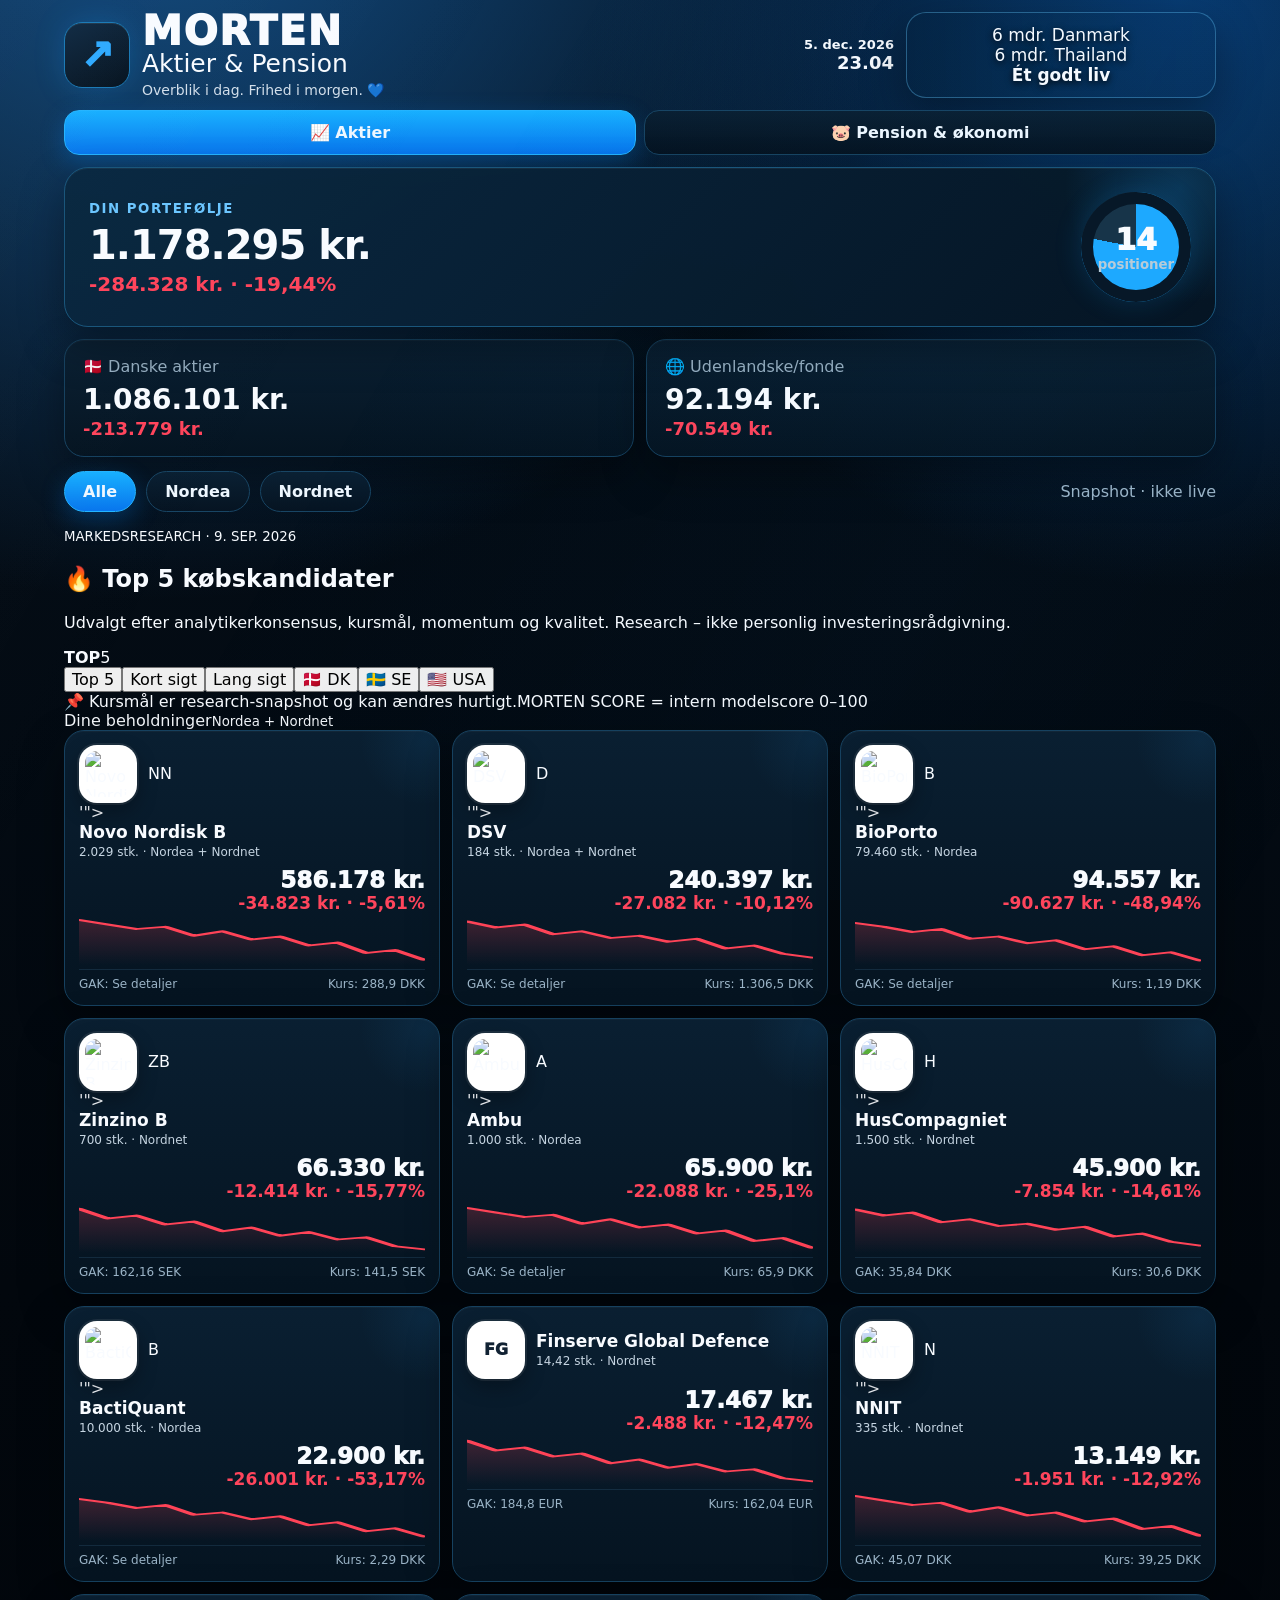
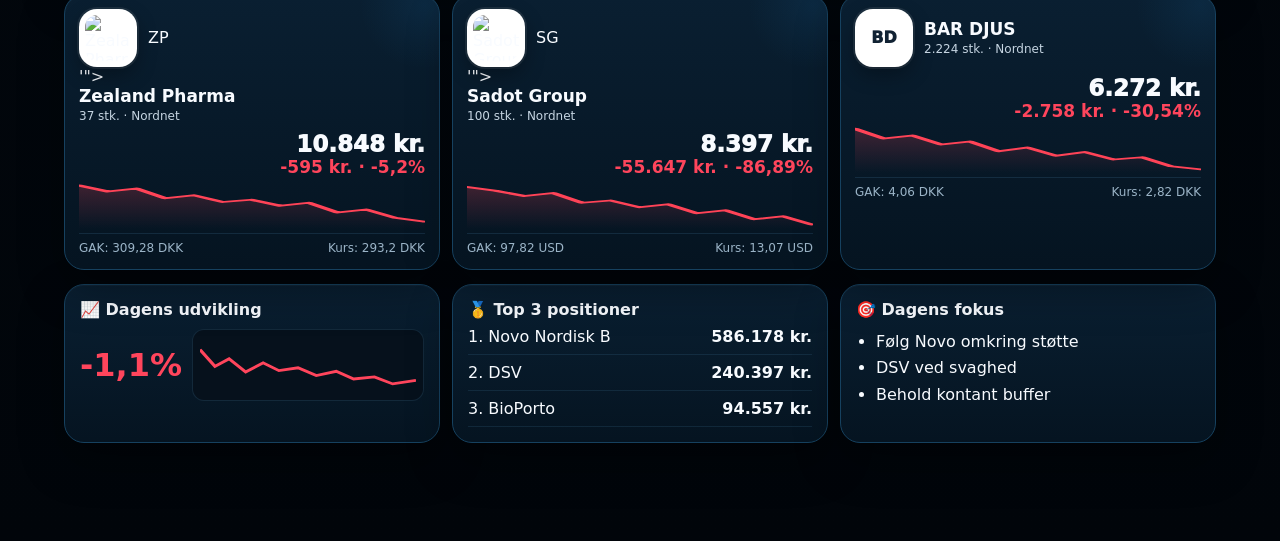
==== index.html @ 575a7f4f "Add premium Top 5 stock ideas section" ====
<!doctype html><html lang="da"><head><meta charset="utf-8"><meta name="viewport" content="width=device-width,initial-scale=1,viewport-fit=cover"><meta name="theme-color" content="#03111d"><title>MORTEN – Aktier & Pension</title><link rel="manifest" href="manifest.webmanifest"><link rel="stylesheet" href="styles.css"></head><body><div id="app"><header class="top"><div class="brand"><div class="brandmark">↗</div><div><div class="morten">MORTEN</div><div class="subtitle">Aktier & Pension</div><div class="tagline">Overblik i dag. Frihed i morgen. 💙</div></div></div><div class="topright"><div class="clock"><b id="today"></b><span id="now"></span></div><div class="dream"><span>6 mdr. Danmark</span><span>6 mdr. Thailand</span><b>Ét godt liv</b></div></div></header><nav class="topnav"><button class="active" data-page="stocks">📈 Aktier</button><button data-page="pension">🐷 Pension & økonomi</button></nav><main><section id="stocks" class="page active"><div class="heroCard"><div><small>DIN PORTEFØLJE</small><h1 id="total"></h1><div id="pl" class="heroLoss"></div></div><div class="ring"><span>14</span><small>positioner</small></div></div><div class="cards summary"><article><span>🇩🇰 Danske aktier</span><strong id="danish"></strong><em id="danishpl"></em></article><article><span>🌐 Udenlandske/fonde</span><strong id="foreign"></strong><em id="foreignpl"></em></article></div><div class="toolbar"><div class="filters"><button class="filter active" data-filter="all">Alle</button><button class="filter" data-filter="Nordea">Nordea</button><button class="filter" data-filter="Nordnet">Nordnet</button></div><span class="snapshot">Snapshot · ikke live</span></div><section class="ideas"><div class="ideasHead"><div><small>MARKEDSRESEARCH · 9. SEP. 2026</small><h2>🔥 Top 5 købskandidater</h2><p>Udvalgt efter analytikerkonsensus, kursmål, momentum og kvalitet. Research – ikke personlig investeringsrådgivning.</p></div><div class="scoreBadge"><b>TOP</b><span>5</span></div></div><div class="ideaFilters"><button class="ideaFilter active" data-idea="top">Top 5</button><button class="ideaFilter" data-idea="short">Kort sigt</button><button class="ideaFilter" data-idea="long">Lang sigt</button><button class="ideaFilter" data-idea="DK">🇩🇰 DK</button><button class="ideaFilter" data-idea="SE">🇸🇪 SE</button><button class="ideaFilter" data-idea="US">🇺🇸 USA</button></div><div id="buyList" class="buyList"></div><div class="ideaFoot"><span>📌 Kursmål er research-snapshot og kan ændres hurtigt.</span><span>MORTEN SCORE = intern modelscore 0–100</span></div></section><div class="sectionLabel"><span>Dine beholdninger</span><small>Nordea + Nordnet</small></div><div id="rows" class="stockgrid"></div><div class="bottom"><article><div class="paneltitle">📈 Dagens udvikling</div><div class="marketbox"><b>-1,1%</b><div class="mini-chart"><svg viewBox="0 0 260 80" preserveAspectRatio="none"><polyline points="0,18 18,42 35,31 55,50 76,37 95,48 118,44 140,55 164,49 185,60 210,57 232,67 260,62" fill="none" stroke="#ff455c" stroke-width="4"/></svg></div></div></article><article><div class="paneltitle">🥇 Top 3 positioner</div><div id="top3"></div></article><article><div class="paneltitle">🎯 Dagens fokus</div><ul><li>Følg Novo omkring støtte</li><li>DSV ved svaghed</li><li>Behold kontant buffer</li></ul></article></div></section><section id="pension" class="page"><div class="pensionHero"><div><small>DIN FRIHEDSPLAN</small><h1>Hvornår kan du stoppe?</h1><p>Simulér selv alder, afkast, indbetaling og hvor længe pengene skal række.</p></div><div class="pensionBadge">🌴</div></div><div class="cards pensionSummary"><article><span>Pensionsopsparing</span><strong id="pensionNow">4.300.000 kr.</strong></article><article><span>Friværdi</span><strong>1.000.000 kr.</strong></article><article><span>Samlet formue</span><strong>5.300.000 kr.</strong></article></div><article class="simulator"><div class="simHead"><div><div class="paneltitle">🎛️ Pensionssimulator</div><h2>Prøv dine egne scenarier</h2></div><button id="resetSim">Nulstil</button></div><div class="controls"><label><span>Pensionsalder <b id="retireAgeOut">63 år</b></span><input id="retireAge" type="range" min="58" max="70" value="63"></label><label><span>Årligt afkast <b id="returnOut">5,0%</b></span><input id="returnRate" type="range" min="1" max="9" step="0.5" value="5"></label><label><span>Årlig indbetaling <b id="contribOut">48.000 kr.</b></span><input id="contrib" type="range" min="0" max="150000" step="6000" value="48000"></label><label><span>Pengene skal række til <b id="endAgeOut">85 år</b></span><input id="endAge" type="range" min="75" max="95" value="85"></label><label><span>Inflation <b id="inflationOut">2,0%</b></span><input id="inflation" type="range" min="0" max="5" step="0.5" value="2"></label></div><div class="simResults"><div><small>Forventet formue ved pension</small><strong id="futureValue"></strong></div><div class="highlight"><small>Illustrativ udbetaling pr. måned</small><strong id="monthlyValue"></strong></div><div><small>År på pension</small><strong id="retireYears"></strong></div></div></article><article class="big chartcard"><div class="charthead"><div><div class="paneltitle">📊 Udvikling frem mod pension</div><h2 id="chartTitle">Fra 52 til 63 år</h2></div><div class="legend"><i></i> Prognose</div></div><div class="chartwrap"><svg id="pensionChart" viewBox="0 0 800 330" preserveAspectRatio="none"></svg></div><div class="chartlabels"><span>Nu</span><span id="midAge"></span><span id="endChartAge"></span></div></article><article class="thailand"><div><h2>🇩🇰 Danmark + 🇹🇭 Thailand</h2><p>6 måneder hvert sted – ét godt liv.</p></div><div class="split"><div><span>Danmark</span><b>6 mdr.</b></div><div><span>Thailand</span><b>6 mdr.</b></div></div></article><p class="note">Beregningerne er illustrative og tager ikke højde for skat, konkrete pensionsprodukter, gebyrer eller folkepension.</p></section></main><nav class="bottomnav"><button class="active" data-page="stocks">⌂<span>Aktier</span></button><button data-page="pension">🐷<span>Pension & økonomi</span></button></nav></div><script src="app.js"></script></body></html>
---- styles.css ----
:root{--bg:#020912;--panel:#07192a;--panel2:#0a2033;--line:#17415e;--txt:#f8fbff;--muted:#9bb4c7;--blue:#16a4ff;--blue2:#0b6be8;--red:#ff455c;--green:#36d38b;--shadow:0 18px 44px rgba(0,0,0,.34)}*{box-sizing:border-box}html{background:var(--bg)}body{margin:0;color:var(--txt);font-family:Inter,ui-sans-serif,system-ui,-apple-system,BlinkMacSystemFont,"Segoe UI",sans-serif;background:radial-gradient(circle at 12% -8%,#13508a 0,transparent 30%),radial-gradient(circle at 92% 0,#083a70 0,transparent 24%),linear-gradient(180deg,#05101b,#02070d 60%,#01050a);min-height:100vh}body:before{content:"";position:fixed;inset:0;pointer-events:none;background:linear-gradient(120deg,rgba(255,255,255,.02),transparent 30%,rgba(34,160,255,.025) 70%,transparent)}button,input{font:inherit}#app{max-width:1180px;margin:auto;padding:12px 14px 98px}.top{display:flex;justify-content:space-between;align-items:stretch;gap:18px}.brand{display:flex;align-items:center;gap:12px}.brandmark{width:66px;height:66px;border-radius:18px;display:grid;place-items:center;font-weight:950;font-size:40px;color:#2eaaff;background:linear-gradient(155deg,#102a43,#06131f);border:1px solid #1a79b5;box-shadow:0 0 30px rgba(22,164,255,.22),inset 0 1px 0 rgba(255,255,255,.08)}.morten{font-weight:950;font-size:40px;letter-spacing:1.6px;line-height:.95}.subtitle{font-size:25px;line-height:1.08}.tagline{color:#d2dfeb;margin-top:5px;font-size:14px}.topright{display:flex;gap:12px;align-items:stretch}.clock{min-width:110px;display:flex;flex-direction:column;align-items:flex-end;justify-content:center}.clock b{font-size:13px}.clock span{font-size:18px;font-weight:800}.dream{min-width:310px;display:flex;flex-direction:column;align-items:center;justify-content:center;border-radius:20px;background:linear-gradient(90deg,rgba(0,25,45,.18),rgba(0,40,70,.1)),url('https://images.unsplash.com/photo-1507525428034-b723cf961d3e?auto=format&fit=crop&w=1200&q=86') center/cover;border:1px solid rgba(104,203,255,.35);text-shadow:0 2px 7px #000;font-size:17px;box-shadow:var(--shadow)}.topnav{display:flex;gap:8px;margin-top:12px}.topnav button,.filter{border:1px solid #184564;background:linear-gradient(180deg,#0a2033,#061422);color:#eef7ff;border-radius:15px;padding:12px 20px;font-weight:800}.topnav button{flex:1}.topnav .active,.filter.active{background:linear-gradient(180deg,#18b0ff,#0876ed);border-color:#24b4ff;box-shadow:0 8px 24px rgba(0,136,255,.28)}.page{display:none}.page.active{display:block;animation:fade .22s ease}@keyframes fade{from{opacity:0;transform:translateY(5px)}to{opacity:1;transform:none}}.heroCard,.pensionHero{margin-top:12px;padding:24px;border-radius:24px;border:1px solid #1a567b;background:linear-gradient(135deg,rgba(10,41,66,.98),rgba(5,21,35,.98));box-shadow:var(--shadow),inset 0 1px 0 rgba(255,255,255,.05);display:flex;justify-content:space-between;align-items:center;overflow:hidden;position:relative}.heroCard:after,.pensionHero:after{content:"";position:absolute;width:240px;height:240px;border-radius:50%;right:-85px;top:-100px;background:radial-gradient(circle,rgba(30,165,255,.22),transparent 68%)}.heroCard small,.pensionHero small{color:#6cc6ff;font-weight:900;letter-spacing:1.5px}.heroCard h1,.pensionHero h1{margin:5px 0 4px;font-size:40px;letter-spacing:-1px}.heroLoss{color:var(--red);font-size:20px;font-weight:900}.ring{width:110px;height:110px;border-radius:50%;display:grid;place-items:center;align-content:center;background:conic-gradient(#1da9ff 0 78%,#173449 78%);box-shadow:inset 0 0 0 12px #071828,0 0 28px rgba(20,160,255,.18);position:relative;z-index:2}.ring span{font-size:30px;font-weight:950}.ring small{color:#b7cbd9;letter-spacing:0}.cards{display:grid;grid-template-columns:repeat(2,1fr);gap:12px;margin-top:12px}.pensionSummary{grid-template-columns:repeat(3,1fr)}.cards article,.stockcard,.bottom article,.big,.thailand,.simulator{background:linear-gradient(180deg,rgba(10,32,51,.97),rgba(5,20,33,.99));border:1px solid #16415f;border-radius:20px;box-shadow:inset 0 1px 0 rgba(255,255,255,.03),var(--shadow)}.cards article{padding:17px 18px}.cards span,.stockmeta,.cards small,.snapshot,.note,.chartlabels,.legend{color:var(--muted)}.cards strong{display:block;font-size:28px;margin:7px 0 2px}.cards em{font-style:normal;color:var(--red);font-weight:900;font-size:18px}.toolbar{display:flex;justify-content:space-between;align-items:center;margin:14px 0}.filters{display:flex;gap:10px}.filter{border-radius:999px;padding:10px 18px}.stockgrid{display:grid;grid-template-columns:repeat(3,1fr);gap:12px}.stockcard{padding:14px;min-height:208px;overflow:hidden;position:relative}.stockcard:after{content:"";position:absolute;right:-50px;top:-55px;width:130px;height:130px;border-radius:50%;background:radial-gradient(circle,rgba(40,164,255,.08),transparent 70%)}.stockhead{display:flex;gap:11px;align-items:center;position:relative;z-index:1}.logo{width:58px;height:58px;border-radius:18px;object-fit:contain;padding:6px;background:#fff;box-shadow:0 0 0 2px rgba(255,255,255,.08),0 8px 20px rgba(0,0,0,.3)}.name{font-weight:900;font-size:17px}.sub{font-size:12px;color:#c6d5e2;margin-top:3px}.stockvalue{font-size:23px;font-weight:950;text-align:right;margin-top:8px}.loss,.gain{text-align:right;font-size:17px;font-weight:900}.loss{color:var(--red)}.gain{color:var(--green)}.spark{height:48px;margin:4px 0}.spark svg{width:100%;height:100%}.stockmeta{display:flex;justify-content:space-between;font-size:12px;border-top:1px solid rgba(79,141,184,.18);padding-top:7px}.bottom{display:grid;grid-template-columns:repeat(3,1fr);gap:12px;margin-top:14px}.bottom article{padding:15px}.paneltitle{font-weight:900}.marketbox{display:grid;grid-template-columns:auto 1fr;gap:10px;align-items:center;margin-top:10px}.marketbox>b{font-size:32px;color:var(--red)}.mini-chart{height:72px;background:#06111c;border:1px solid rgba(73,137,179,.2);padding:7px;border-radius:12px}.mini-chart svg{width:100%;height:100%}.topline{display:flex;justify-content:space-between;padding:8px 0;border-bottom:1px solid rgba(83,145,185,.15)}ul{margin:10px 0 0;padding-left:20px;line-height:1.65}.pensionHero p{margin:6px 0 0;color:#c6d8e5}.pensionBadge{font-size:54px;position:relative;z-index:2}.simulator,.big,.thailand{padding:20px;margin-top:14px}.simHead,.charthead,.thailand{display:flex;justify-content:space-between;align-items:center;gap:12px}.simHead h2,.charthead h2{margin:5px 0 0}.simHead button{border:1px solid #245675;background:#081b2c;color:#dcecf7;border-radius:999px;padding:8px 14px}.controls{display:grid;grid-template-columns:1fr 1fr;gap:14px 18px;margin-top:18px}.controls label{background:#061522;border:1px solid #173f5a;border-radius:16px;padding:12px}.controls label>span{display:flex;justify-content:space-between;gap:10px;font-size:13px;color:#c7d8e5;margin-bottom:10px}.controls b{color:#fff}.controls input{width:100%;accent-color:#16a4ff}.simResults{display:grid;grid-template-columns:repeat(3,1fr);gap:12px;margin-top:16px}.simResults>div{padding:16px;border-radius:16px;border:1px solid #17415e;background:#061624}.simResults small{color:#9bb4c7;display:block;min-height:32px}.simResults strong{display:block;font-size:24px;margin-top:5px}.simResults .highlight{background:linear-gradient(160deg,#0d416b,#06233b);border-color:#1ea9ff;box-shadow:0 0 26px rgba(22,164,255,.14)}.chartwrap{height:300px;background:#06121e;border:1px solid rgba(80,146,191,.18);border-radius:16px;overflow:hidden}.chartlabels{display:flex;justify-content:space-between;padding:7px}.thailand{background:linear-gradient(90deg,rgba(0,30,52,.55),rgba(0,50,70,.36)),url('https://images.unsplash.com/photo-1528181304800-259b08848526?auto=format&fit=crop&w=1200&q=82') center/cover;text-shadow:0 2px 8px #000}.split{display:flex;gap:10px}.split div{padding:10px 15px;background:rgba(0,12,20,.65);border-radius:12px;border:1px solid rgba(111,203,255,.3);text-align:center}.split span,.split b{display:block}.note{font-size:11px;line-height:1.5}.bottomnav{display:none}.freedomCheck{padding:20px;margin-top:14px;border:1px solid #1b567a;border-radius:22px;background:linear-gradient(180deg,rgba(11,35,55,.98),rgba(5,18,30,.99));box-shadow:var(--shadow),inset 0 1px 0 rgba(255,255,255,.04)}.freedomHead{display:flex;justify-content:space-between;gap:16px;align-items:flex-start}.freedomHead h2{margin:5px 0}.freedomHead p{margin:5px 0 0;color:var(--muted)}.freedomTarget{min-width:170px;padding:12px 14px;border-radius:16px;background:linear-gradient(145deg,#0d426b,#08243b);border:1px solid #1ea9ff;text-align:right;box-shadow:0 0 25px rgba(22,164,255,.12)}.freedomTarget span{display:block;color:#a9bfd0;font-size:12px}.freedomTarget strong{font-size:22px}.targetControl{display:block;margin-top:16px;padding:13px 14px;border:1px solid #173f5a;border-radius:16px;background:#061522}.targetControl span{display:block;margin-bottom:9px;color:#c7d8e5;font-size:13px}.targetControl input{width:100%;accent-color:#16a4ff}.freedomVerdict{display:flex;align-items:center;gap:14px;margin-top:16px;padding:16px;border-radius:18px;border:1px solid #20506e}.freedomVerdict.good{background:linear-gradient(135deg,rgba(31,106,74,.38),rgba(5,31,28,.9));border-color:rgba(54,211,139,.55)}.freedomVerdict.bad{background:linear-gradient(135deg,rgba(113,37,49,.38),rgba(35,10,17,.9));border-color:rgba(255,69,92,.5)}.verdictIcon{width:54px;height:54px;border-radius:50%;display:grid;place-items:center;font-size:28px;font-weight:950;background:rgba(255,255,255,.08)}.freedomVerdict.good .verdictIcon{color:var(--green);box-shadow:0 0 25px rgba(54,211,139,.16)}.freedomVerdict.bad .verdictIcon{color:var(--red);box-shadow:0 0 25px rgba(255,69,92,.14)}.freedomVerdict small{display:block;color:#9bb4c7;font-weight:900;letter-spacing:.8px}.freedomVerdict strong{display:block;font-size:28px;margin:2px 0}.freedomVerdict span{display:block;color:#d5e2eb;font-size:13px}.ageReadiness{display:grid;grid-template-columns:repeat(4,1fr);gap:10px;margin-top:14px}.ageStatus{padding:13px;border-radius:16px;border:1px solid #21425a;background:#071725}.ageStatus.green{border-color:rgba(54,211,139,.45);background:linear-gradient(180deg,rgba(23,82,61,.48),rgba(5,28,25,.92))}.ageStatus.yellow{border-color:rgba(255,191,71,.48);background:linear-gradient(180deg,rgba(96,70,20,.45),rgba(31,25,8,.92))}.ageStatus.red{border-color:rgba(255,69,92,.42);background:linear-gradient(180deg,rgba(91,31,42,.42),rgba(30,10,16,.92))}.ageTop{display:flex;justify-content:space-between;gap:8px;align-items:center}.ageTop b{font-size:18px}.ageTop span{font-size:10px;font-weight:900;text-transform:uppercase;letter-spacing:.4px}.ageStatus.green .ageTop span{color:var(--green)}.ageStatus.yellow .ageTop span{color:#ffc34d}.ageStatus.red .ageTop span{color:var(--red)}.ageStatus>strong{display:block;font-size:16px;margin:8px 0}.meter{height:7px;border-radius:999px;background:rgba(255,255,255,.08);overflow:hidden}.meter i{display:block;height:100%;border-radius:inherit}.ageStatus.green .meter i{background:var(--green)}.ageStatus.yellow .meter i{background:#ffc34d}.ageStatus.red .meter i{background:var(--red)}.ageStatus small{display:block;color:#91a8ba;font-size:10px;margin-top:6px}.trafficLegend{display:flex;gap:16px;flex-wrap:wrap;margin-top:14px;color:#b9cad7;font-size:12px}.dot{display:inline-block;width:9px;height:9px;border-radius:50%;margin-right:5px}.dot.green{background:var(--green)}.dot.yellow{background:#ffc34d}.dot.red{background:var(--red)}@media(max-width:760px){#app{padding:8px 8px 96px}.clock,.dream,.tagline{display:none}.brandmark{width:54px;height:54px;font-size:32px;border-radius:16px}.morten{font-size:30px}.subtitle{font-size:18px}.topnav{display:none}.heroCard,.pensionHero{padding:18px;border-radius:22px}.heroCard h1,.pensionHero h1{font-size:32px}.ring{width:86px;height:86px}.ring span{font-size:24px}.cards,.pensionSummary{grid-template-columns:1fr}.stockgrid{grid-template-columns:1fr 1fr}.bottom{grid-template-columns:1fr}.bottomnav{position:fixed;z-index:20;left:8px;right:8px;bottom:8px;display:flex;background:rgba(4,16,27,.95);border:1px solid #194663;border-radius:24px;padding:6px;backdrop-filter:blur(16px);box-shadow:0 15px 45px rgba(0,0,0,.5)}.bottomnav button{flex:1;border:0;border-radius:18px;background:transparent;color:#b8c9d8;padding:9px 4px;font-size:20px}.bottomnav button span{display:block;font-size:11px;margin-top:2px}.bottomnav button.active{color:white;background:linear-gradient(180deg,#149fff,#0a6ae7)}.toolbar{align-items:flex-start}.snapshot{font-size:11px}.thailand{display:block}.split{margin-top:12px}.chartwrap{height:230px}.controls,.simResults{grid-template-columns:1fr}.simResults small{min-height:0}.freedomHead{display:block}.freedomTarget{margin-top:12px;text-align:left}.ageReadiness{grid-template-columns:1fr 1fr}}@media(max-width:520px){.stockgrid{grid-template-columns:1fr}.cards article{padding:14px}.stockcard{min-height:195px}.filters{gap:6px}.filter{padding:8px 12px;font-size:12px}.stockvalue{font-size:22px}.summary{gap:9px}.cards{margin-top:9px}.morten{font-size:28px}.heroCard h1,.pensionHero h1{font-size:29px}.pensionBadge{font-size:42px}.simulator,.big,.thailand,.freedomCheck{padding:16px;border-radius:20px}.ageReadiness{grid-template-columns:1fr}.freedomVerdict{align-items:flex-start}.verdictIcon{width:46px;height:46px;flex:0 0 46px}.freedomVerdict strong{font-size:24px}}
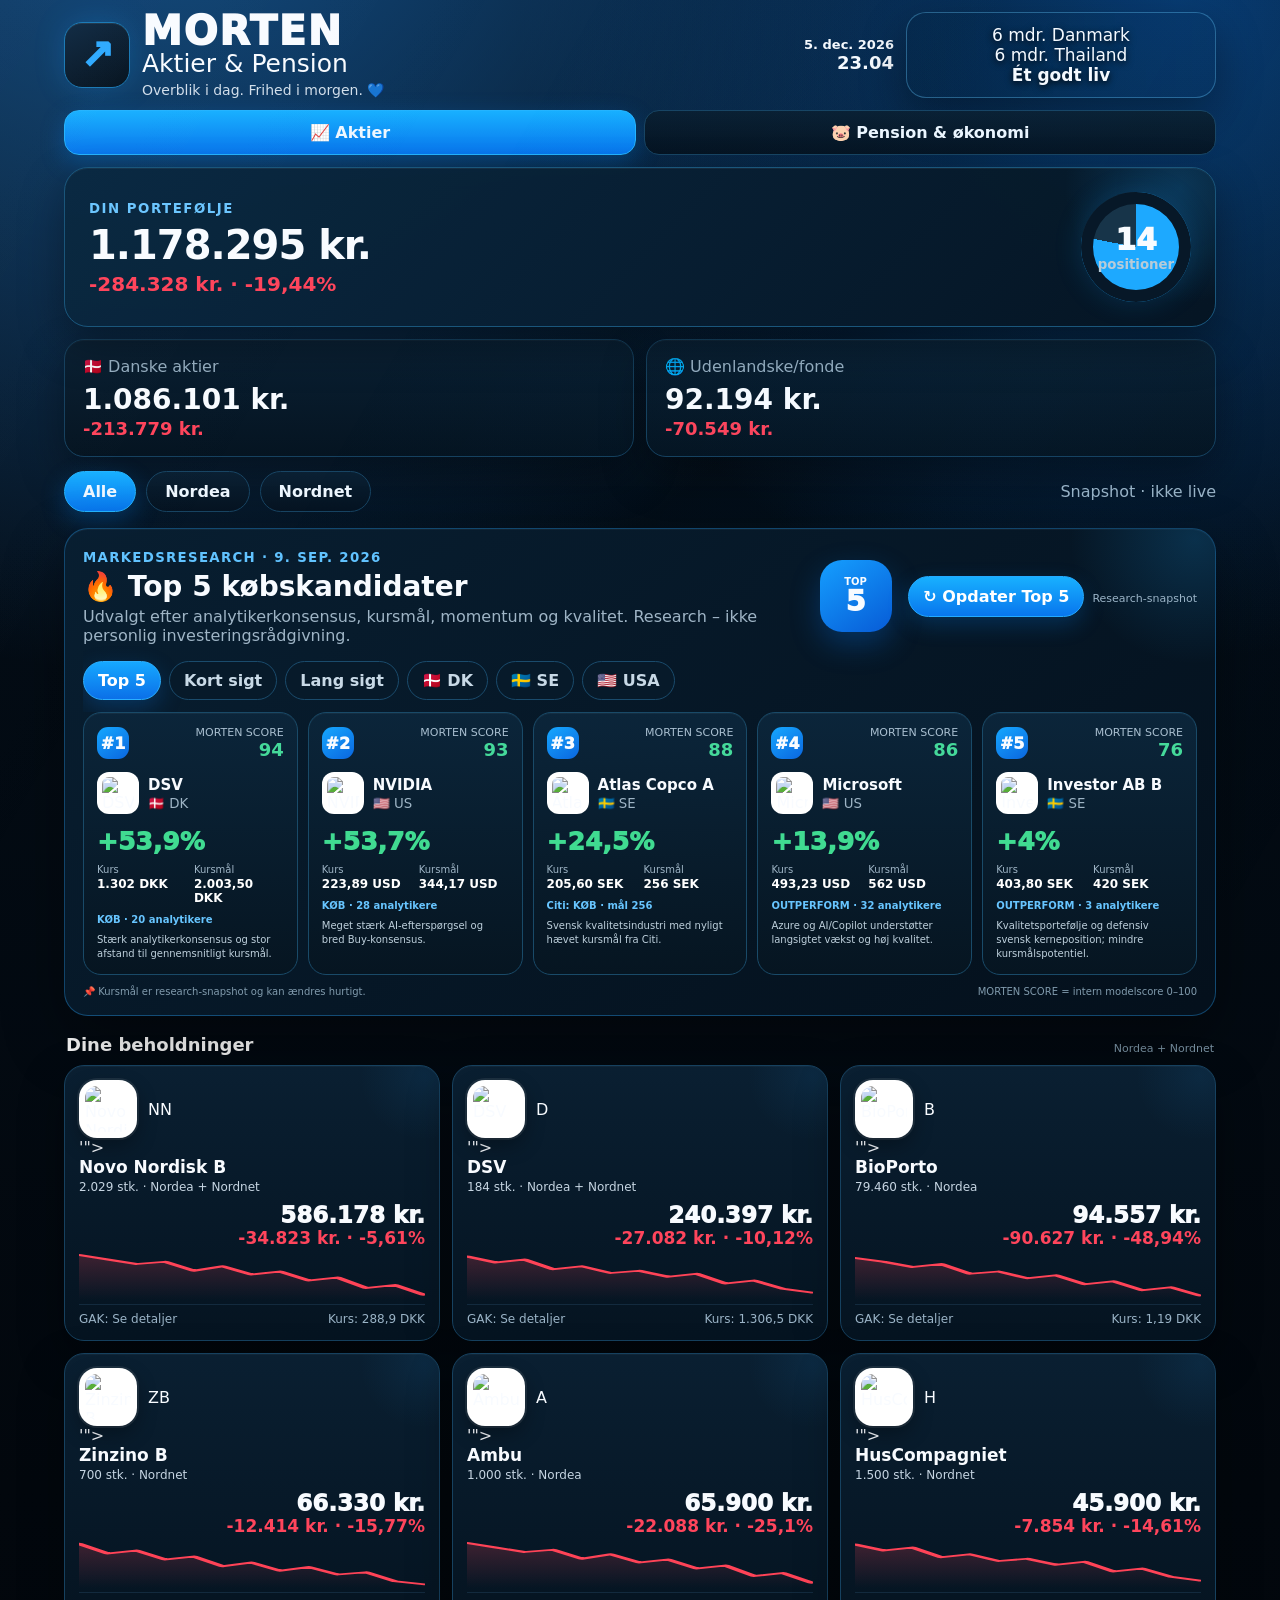
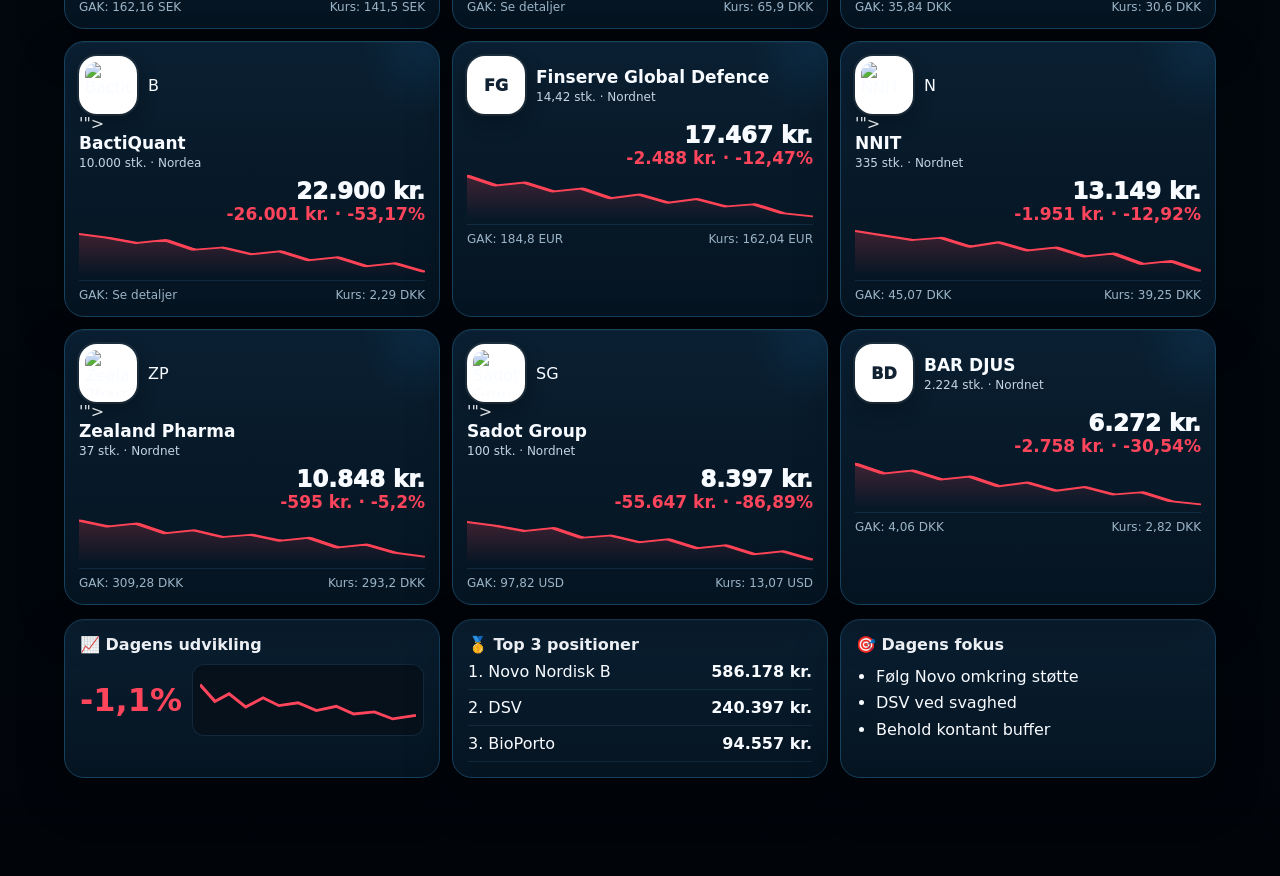
==== commit 98b028de: "Kobl Thailand pensionsside på appen" ====
--- a/index.html
+++ b/index.html
@@ -1 +1 @@
-<!doctype html><html lang="da"><head><meta charset="utf-8"><meta name="viewport" content="width=device-width,initial-scale=1,viewport-fit=cover"><meta name="theme-color" content="#03111d"><title>MORTEN – Aktier & Pension</title><link rel="manifest" href="manifest.webmanifest"><link rel="stylesheet" href="styles.css"></head><body><div id="app"><header class="top"><div class="brand"><div class="brandmark">↗</div><div><div class="morten">MORTEN</div><div class="subtitle">Aktier & Pension</div><div class="tagline">Overblik i dag. Frihed i morgen. 💙</div></div></div><div class="topright"><div class="clock"><b id="today"></b><span id="now"></span></div><div class="dream"><span>6 mdr. Danmark</span><span>6 mdr. Thailand</span><b>Ét godt liv</b></div></div></header><nav class="topnav"><button class="active" data-page="stocks">📈 Aktier</button><button data-page="pension">🐷 Pension & økonomi</button></nav><main><section id="stocks" class="page active"><div class="heroCard"><div><small>DIN PORTEFØLJE</small><h1 id="total"></h1><div id="pl" class="heroLoss"></div></div><div class="ring"><span>14</span><small>positioner</small></div></div><div class="cards summary"><article><span>🇩🇰 Danske aktier</span><strong id="danish"></strong><em id="danishpl"></em></article><article><span>🌐 Udenlandske/fonde</span><strong id="foreign"></strong><em id="foreignpl"></em></article></div><div class="toolbar"><div class="filters"><button class="filter active" data-filter="all">Alle</button><button class="filter" data-filter="Nordea">Nordea</button><button class="filter" data-filter="Nordnet">Nordnet</button></div><span class="snapshot">Snapshot · ikke live</span></div><section class="ideas"><div class="ideasHead"><div><small>MARKEDSRESEARCH · 9. SEP. 2026</small><h2>🔥 Top 5 købskandidater</h2><p>Udvalgt efter analytikerkonsensus, kursmål, momentum og kvalitet. Research – ikke personlig investeringsrådgivning.</p></div><div class="scoreBadge"><b>TOP</b><span>5</span></div></div><div class="ideaFilters"><button class="ideaFilter active" data-idea="top">Top 5</button><button class="ideaFilter" data-idea="short">Kort sigt</button><button class="ideaFilter" data-idea="long">Lang sigt</button><button class="ideaFilter" data-idea="DK">🇩🇰 DK</button><button class="ideaFilter" data-idea="SE">🇸🇪 SE</button><button class="ideaFilter" data-idea="US">🇺🇸 USA</button></div><div id="buyList" class="buyList"></div><div class="ideaFoot"><span>📌 Kursmål er research-snapshot og kan ændres hurtigt.</span><span>MORTEN SCORE = intern modelscore 0–100</span></div></section><div class="sectionLabel"><span>Dine beholdninger</span><small>Nordea + Nordnet</small></div><div id="rows" class="stockgrid"></div><div class="bottom"><article><div class="paneltitle">📈 Dagens udvikling</div><div class="marketbox"><b>-1,1%</b><div class="mini-chart"><svg viewBox="0 0 260 80" preserveAspectRatio="none"><polyline points="0,18 18,42 35,31 55,50 76,37 95,48 118,44 140,55 164,49 185,60 210,57 232,67 260,62" fill="none" stroke="#ff455c" stroke-width="4"/></svg></div></div></article><article><div class="paneltitle">🥇 Top 3 positioner</div><div id="top3"></div></article><article><div class="paneltitle">🎯 Dagens fokus</div><ul><li>Følg Novo omkring støtte</li><li>DSV ved svaghed</li><li>Behold kontant buffer</li></ul></article></div></section><section id="pension" class="page"><div class="pensionHero"><div><small>DIN FRIHEDSPLAN</small><h1>Hvornår kan du stoppe?</h1><p>Simulér selv alder, afkast, indbetaling og hvor længe pengene skal række.</p></div><div class="pensionBadge">🌴</div></div><div class="cards pensionSummary"><article><span>Pensionsopsparing</span><strong id="pensionNow">4.300.000 kr.</strong></article><article><span>Friværdi</span><strong>1.000.000 kr.</strong></article><article><span>Samlet formue</span><strong>5.300.000 kr.</strong></article></div><article class="simulator"><div class="simHead"><div><div class="paneltitle">🎛️ Pensionssimulator</div><h2>Prøv dine egne scenarier</h2></div><button id="resetSim">Nulstil</button></div><div class="controls"><label><span>Pensionsalder <b id="retireAgeOut">63 år</b></span><input id="retireAge" type="range" min="58" max="70" value="63"></label><label><span>Årligt afkast <b id="returnOut">5,0%</b></span><input id="returnRate" type="range" min="1" max="9" step="0.5" value="5"></label><label><span>Årlig indbetaling <b id="contribOut">48.000 kr.</b></span><input id="contrib" type="range" min="0" max="150000" step="6000" value="48000"></label><label><span>Pengene skal række til <b id="endAgeOut">85 år</b></span><input id="endAge" type="range" min="75" max="95" value="85"></label><label><span>Inflation <b id="inflationOut">2,0%</b></span><input id="inflation" type="range" min="0" max="5" step="0.5" value="2"></label></div><div class="simResults"><div><small>Forventet formue ved pension</small><strong id="futureValue"></strong></div><div class="highlight"><small>Illustrativ udbetaling pr. måned</small><strong id="monthlyValue"></strong></div><div><small>År på pension</small><strong id="retireYears"></strong></div></div></article><article class="big chartcard"><div class="charthead"><div><div class="paneltitle">📊 Udvikling frem mod pension</div><h2 id="chartTitle">Fra 52 til 63 år</h2></div><div class="legend"><i></i> Prognose</div></div><div class="chartwrap"><svg id="pensionChart" viewBox="0 0 800 330" preserveAspectRatio="none"></svg></div><div class="chartlabels"><span>Nu</span><span id="midAge"></span><span id="endChartAge"></span></div></article><article class="thailand"><div><h2>🇩🇰 Danmark + 🇹🇭 Thailand</h2><p>6 måneder hvert sted – ét godt liv.</p></div><div class="split"><div><span>Danmark</span><b>6 mdr.</b></div><div><span>Thailand</span><b>6 mdr.</b></div></div></article><p class="note">Beregningerne er illustrative og tager ikke højde for skat, konkrete pensionsprodukter, gebyrer eller folkepension.</p></section></main><nav class="bottomnav"><button class="active" data-page="stocks">⌂<span>Aktier</span></button><button data-page="pension">🐷<span>Pension & økonomi</span></button></nav></div><script src="app.js"></script></body></html>+<!doctype html><html lang="da"><head><meta charset="utf-8"><meta name="viewport" content="width=device-width,initial-scale=1,viewport-fit=cover"><meta name="theme-color" content="#03111d"><title>MORTEN – Aktier & Pension</title><link rel="manifest" href="manifest.webmanifest"><link rel="stylesheet" href="styles.css"><link rel="stylesheet" href="thailand.css"></head><body><div id="app"><header class="top"><div class="brand"><div class="brandmark">↗</div><div><div class="morten">MORTEN</div><div class="subtitle">Aktier & Pension</div><div class="tagline">Overblik i dag. Frihed i morgen. 💙</div></div></div><div class="topright"><div class="clock"><b id="today"></b><span id="now"></span></div><div class="dream"><span>6 mdr. Danmark</span><span>6 mdr. Thailand</span><b>Ét godt liv</b></div></div></header><nav class="topnav"><button class="active" data-page="stocks">📈 Aktier</button><button data-page="pension">🐷 Pension & økonomi</button></nav><main><section id="stocks" class="page active"><div class="heroCard"><div><small>DIN PORTEFØLJE</small><h1 id="total"></h1><div id="pl" class="heroLoss"></div></div><div class="ring"><span>14</span><small>positioner</small></div></div><div class="cards summary"><article><span>🇩🇰 Danske aktier</span><strong id="danish"></strong><em id="danishpl"></em></article><article><span>🌐 Udenlandske/fonde</span><strong id="foreign"></strong><em id="foreignpl"></em></article></div><div class="toolbar"><div class="filters"><button class="filter active" data-filter="all">Alle</button><button class="filter" data-filter="Nordea">Nordea</button><button class="filter" data-filter="Nordnet">Nordnet</button></div><span class="snapshot">Snapshot · ikke live</span></div><section class="ideas"><div class="ideasHead"><div><small>MARKEDSRESEARCH · 9. SEP. 2026</small><h2>🔥 Top 5 købskandidater</h2><p>Udvalgt efter analytikerkonsensus, kursmål, momentum og kvalitet. Research – ikke personlig investeringsrådgivning.</p></div><div class="scoreBadge"><b>TOP</b><span>5</span></div></div><div class="ideaFilters"><button class="ideaFilter active" data-idea="top">Top 5</button><button class="ideaFilter" data-idea="short">Kort sigt</button><button class="ideaFilter" data-idea="long">Lang sigt</button><button class="ideaFilter" data-idea="DK">🇩🇰 DK</button><button class="ideaFilter" data-idea="SE">🇸🇪 SE</button><button class="ideaFilter" data-idea="US">🇺🇸 USA</button></div><div id="buyList" class="buyList"></div><div class="ideaFoot"><span>📌 Kursmål er research-snapshot og kan ændres hurtigt.</span><span>MORTEN SCORE = intern modelscore 0–100</span></div></section><div class="sectionLabel"><span>Dine beholdninger</span><small>Nordea + Nordnet</small></div><div id="rows" class="stockgrid"></div><div class="bottom"><article><div class="paneltitle">📈 Dagens udvikling</div><div class="marketbox"><b>-1,1%</b><div class="mini-chart"><svg viewBox="0 0 260 80" preserveAspectRatio="none"><polyline points="0,18 18,42 35,31 55,50 76,37 95,48 118,44 140,55 164,49 185,60 210,57 232,67 260,62" fill="none" stroke="#ff455c" stroke-width="4"/></svg></div></div></article><article><div class="paneltitle">🥇 Top 3 positioner</div><div id="top3"></div></article><article><div class="paneltitle">🎯 Dagens fokus</div><ul><li>Følg Novo omkring støtte</li><li>DSV ved svaghed</li><li>Behold kontant buffer</li></ul></article></div></section><section id="pension" class="page"><div class="pensionHero"><div><small>DIN FRIHEDSPLAN</small><h1>Hvornår kan du stoppe?</h1><p>Simulér selv alder, afkast, indbetaling og hvor længe pengene skal række.</p></div><div class="pensionBadge">🌴</div></div><div class="cards pensionSummary"><article><span>Pensionsopsparing</span><strong id="pensionNow">4.300.000 kr.</strong></article><article><span>Friværdi</span><strong>1.000.000 kr.</strong></article><article><span>Samlet formue</span><strong>5.300.000 kr.</strong></article></div><article class="simulator"><div class="simHead"><div><div class="paneltitle">🎛️ Pensionssimulator</div><h2>Prøv dine egne scenarier</h2></div><button id="resetSim">Nulstil</button></div><div class="controls"><label><span>Pensionsalder <b id="retireAgeOut">63 år</b></span><input id="retireAge" type="range" min="58" max="70" value="63"></label><label><span>Årligt afkast <b id="returnOut">5,0%</b></span><input id="returnRate" type="range" min="1" max="9" step="0.5" value="5"></label><label><span>Årlig indbetaling <b id="contribOut">48.000 kr.</b></span><input id="contrib" type="range" min="0" max="150000" step="6000" value="48000"></label><label><span>Pengene skal række til <b id="endAgeOut">85 år</b></span><input id="endAge" type="range" min="75" max="95" value="85"></label><label><span>Inflation <b id="inflationOut">2,0%</b></span><input id="inflation" type="range" min="0" max="5" step="0.5" value="2"></label></div><div class="simResults"><div><small>Forventet formue ved pension</small><strong id="futureValue"></strong></div><div class="highlight"><small>Illustrativ udbetaling pr. måned</small><strong id="monthlyValue"></strong></div><div><small>År på pension</small><strong id="retireYears"></strong></div></div></article><article class="big chartcard"><div class="charthead"><div><div class="paneltitle">📊 Udvikling frem mod pension</div><h2 id="chartTitle">Fra 52 til 63 år</h2></div><div class="legend"><i></i> Prognose</div></div><div class="chartwrap"><svg id="pensionChart" viewBox="0 0 800 330" preserveAspectRatio="none"></svg></div><div class="chartlabels"><span>Nu</span><span id="midAge"></span><span id="endChartAge"></span></div></article><article class="thailand"><div><h2>🇩🇰 Danmark + 🇹🇭 Thailand</h2><p>6 måneder hvert sted – ét godt liv.</p></div><div class="split"><div><span>Danmark</span><b>6 mdr.</b></div><div><span>Thailand</span><b>6 mdr.</b></div></div></article><p class="note">Beregningerne er illustrative og tager ikke højde for skat, konkrete pensionsprodukter, gebyrer eller folkepension.</p></section></main><nav class="bottomnav"><button class="active" data-page="stocks">⌂<span>Aktier</span></button><button data-page="pension">🐷<span>Pension & økonomi</span></button></nav></div><script src="app.js"></script><script src="thailand.js"></script></body></html>
--- a/thailand.css
+++ b/thailand.css
@@ -0,0 +1 @@
+.pensionSwitch{display:flex;gap:8px;margin:14px 0 0;padding:6px;border:1px solid #194663;border-radius:18px;background:rgba(4,16,27,.92);box-shadow:var(--shadow)}.pensionSwitch button{flex:1;border:0;border-radius:13px;padding:12px 14px;background:transparent;color:#b8ccda;font-weight:900;cursor:pointer}.pensionSwitch button.active{color:#fff;background:linear-gradient(180deg,#18b0ff,#0876ed);box-shadow:0 8px 24px rgba(0,136,255,.24)}.pensionMain.isHidden,.thailandPlanner.isHidden{display:none!important}.thailandPlanner{margin-top:14px}.thaiHero{position:relative;overflow:hidden;min-height:240px;padding:24px;border:1px solid #1b5f80;border-radius:24px;background:linear-gradient(90deg,rgba(1,20,31,.78),rgba(1,36,52,.42)),url('https://images.unsplash.com/photo-1506665531195-3566af2b4dfa?auto=format&fit=crop&w=1400&q=85') center/cover;box-shadow:var(--shadow);display:flex;align-items:flex-end}.thaiHero small{font-weight:900;letter-spacing:1.5px;color:#86ddff}.thaiHero h2{font-size:38px;margin:6px 0}.thaiHero p{max-width:640px;margin:0;color:#e1edf4;text-shadow:0 2px 7px #000}.thaiGrid{display:grid;grid-template-columns:1.15fr .85fr;gap:14px;margin-top:14px}.thaiCard{background:linear-gradient(180deg,rgba(10,32,51,.97),rgba(5,20,33,.99));border:1px solid #16415f;border-radius:20px;padding:18px;box-shadow:var(--shadow)}.thaiCard h3{margin:4px 0 14px;font-size:22px}.thaiPreset{display:grid;grid-template-columns:repeat(4,1fr);gap:8px}.thaiPreset button{border:1px solid #1c4c68;background:#071927;color:#d9e9f3;border-radius:14px;padding:10px;font-weight:850;cursor:pointer}.thaiPreset button.active{border-color:#20aaff;background:linear-gradient(160deg,#0d416b,#06233b);color:#fff}.thaiRows{display:grid;gap:9px;margin-top:14px}.thaiRow{display:grid;grid-template-columns:1fr 120px;align-items:center;gap:10px;padding:10px 12px;border:1px solid #173f5a;background:#061522;border-radius:14px}.thaiRow span{color:#c6d8e5;font-size:13px}.thaiRow input,.thaiSmallInput{width:100%;border:1px solid #24516c;background:#04101b;color:#fff;border-radius:10px;padding:9px 10px;text-align:right;font-weight:850}.thaiTotal{margin-top:12px;padding:16px;border:1px solid #22a9ff;border-radius:16px;background:linear-gradient(160deg,#0d416b,#06233b);display:flex;justify-content:space-between;align-items:end;gap:16px}.thaiTotal small{display:block;color:#9fc4da}.thaiTotal strong{font-size:30px}.thaiSummary{display:grid;grid-template-columns:1fr 1fr;gap:10px}.thaiStat{padding:14px;border-radius:16px;border:1px solid #17415e;background:#061624}.thaiStat small{display:block;color:#9bb4c7}.thaiStat strong{display:block;font-size:22px;margin-top:5px}.thaiStat.highlight{background:linear-gradient(160deg,#0f4a71,#07243a);border-color:#21aaff}.thaiCompare{margin-top:12px;padding:14px;border:1px solid #17415e;border-radius:16px;background:#061522}.thaiCompare label{display:grid;grid-template-columns:1fr 120px;align-items:center;gap:10px;margin:9px 0;color:#c9d9e5}.thaiBar{height:12px;background:#06111c;border-radius:999px;overflow:hidden;margin-top:10px}.thaiBar i{display:block;height:100%;border-radius:999px;background:linear-gradient(90deg,#18b0ff,#36d38b)}.thaiBreakdown{margin-top:14px}.thaiBreakdown .line{display:flex;justify-content:space-between;padding:8px 0;border-bottom:1px solid rgba(80,145,187,.17);font-size:13px}.thaiBreakdown .line span{color:#a9bfd0}.thaiNote{margin-top:10px;color:#8fa8ba;font-size:11px;line-height:1.5}.refreshIdeasBtn{border:1px solid #24aaff;background:linear-gradient(180deg,#18b0ff,#0876ed);color:#fff;border-radius:999px;padding:10px 14px;font-weight:900;cursor:pointer;box-shadow:0 8px 22px rgba(0,136,255,.22)}.refreshIdeasBtn:disabled{opacity:.65;cursor:wait}.ideasUpdated{color:#9bb4c7;font-size:11px;margin-left:8px}@media(max-width:760px){.thaiHero{min-height:210px;padding:18px}.thaiHero h2{font-size:30px}.thaiGrid{grid-template-columns:1fr}.thaiPreset{grid-template-columns:1fr 1fr}.thaiSummary{grid-template-columns:1fr 1fr}.thaiRow,.thaiCompare label{grid-template-columns:1fr 108px}.thaiTotal strong{font-size:25px}.pensionSwitch{position:sticky;top:6px;z-index:12;backdrop-filter:blur(10px)}}
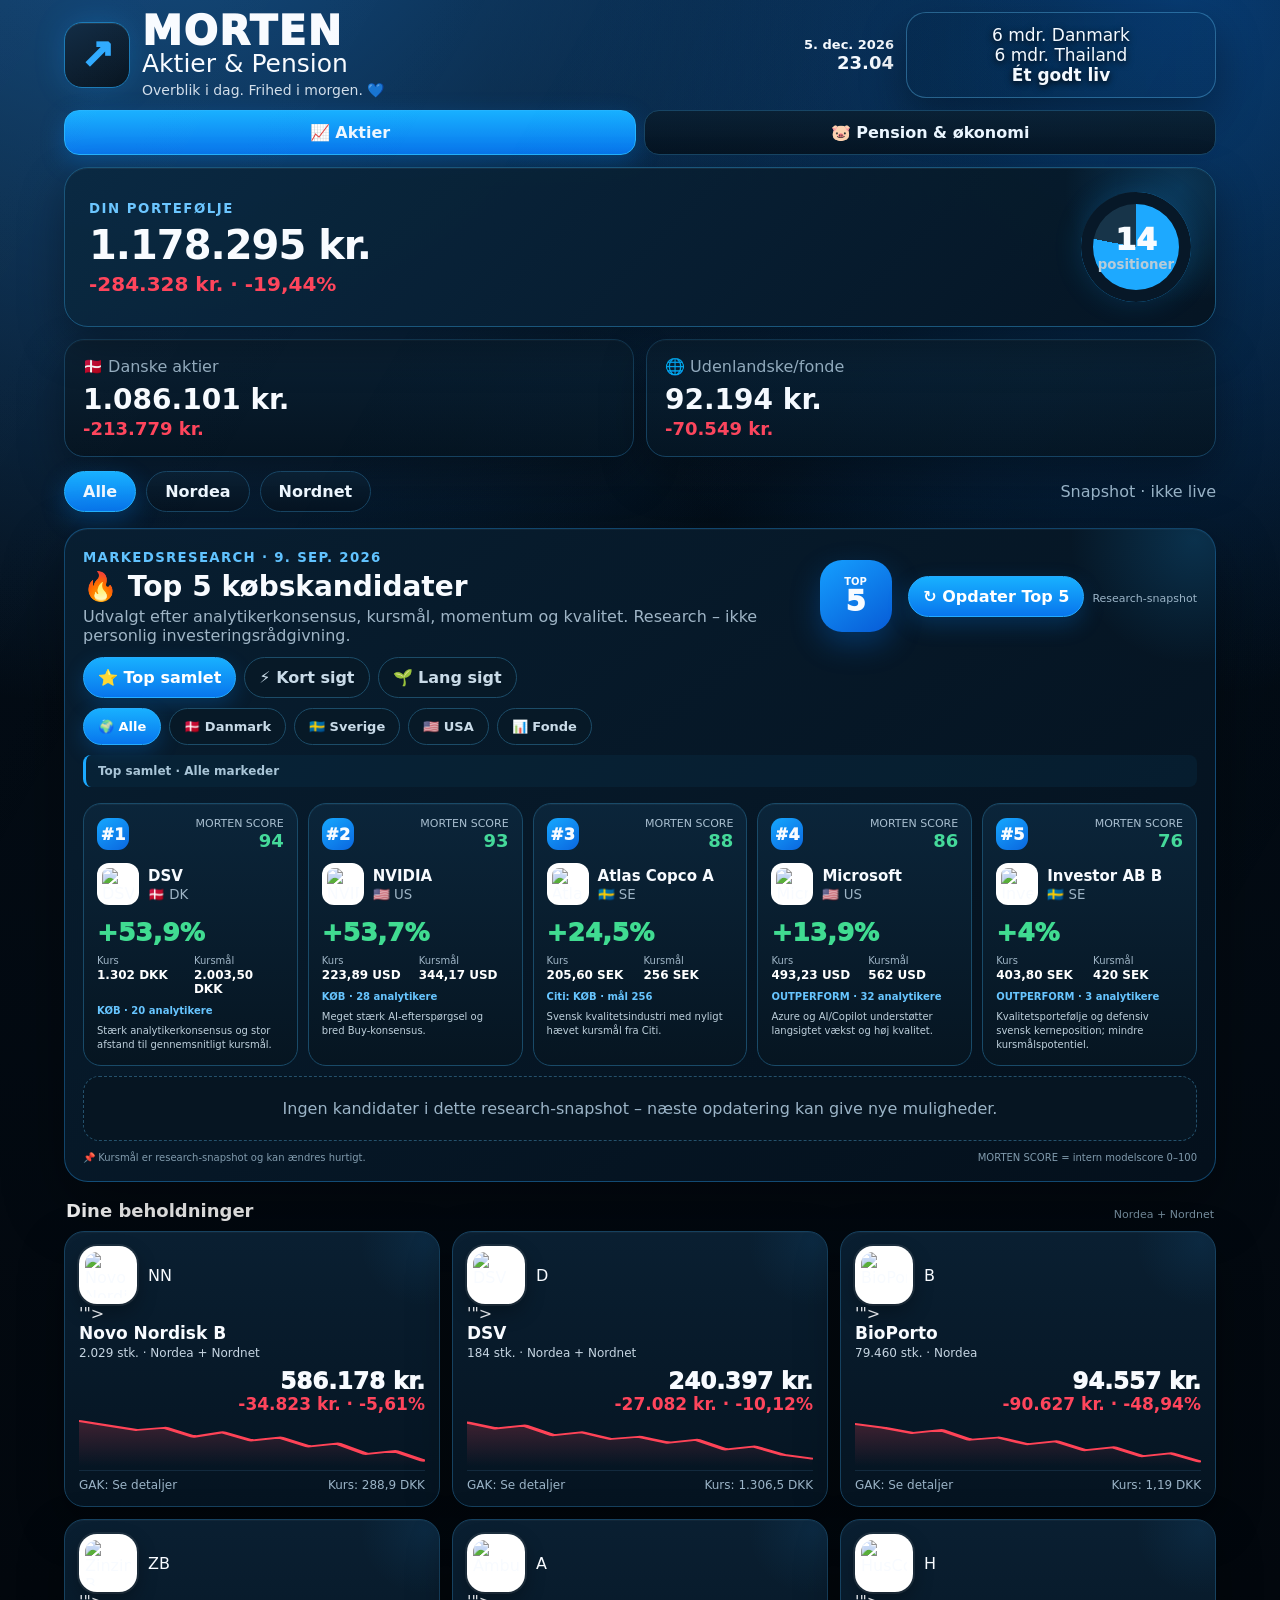
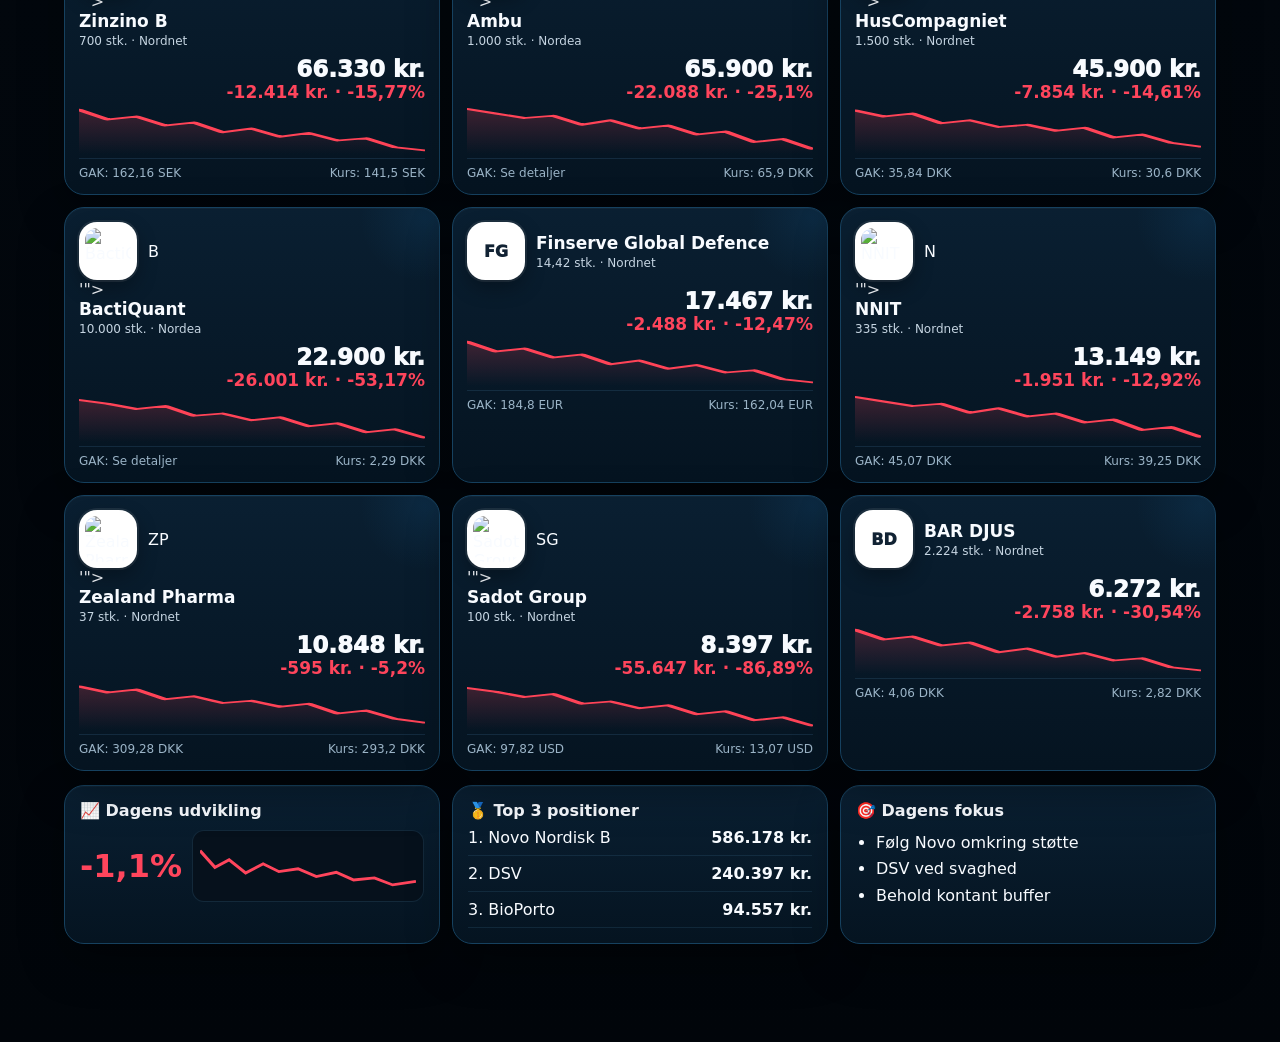
==== commit 60761c85: "Enable independent short-long and country/fund stock filters" ====
--- a/index.html
+++ b/index.html
@@ -1 +1 @@
-<!doctype html><html lang="da"><head><meta charset="utf-8"><meta name="viewport" content="width=device-width,initial-scale=1,viewport-fit=cover"><meta name="theme-color" content="#03111d"><title>MORTEN – Aktier & Pension</title><link rel="manifest" href="manifest.webmanifest"><link rel="stylesheet" href="styles.css"><link rel="stylesheet" href="thailand.css"></head><body><div id="app"><header class="top"><div class="brand"><div class="brandmark">↗</div><div><div class="morten">MORTEN</div><div class="subtitle">Aktier & Pension</div><div class="tagline">Overblik i dag. Frihed i morgen. 💙</div></div></div><div class="topright"><div class="clock"><b id="today"></b><span id="now"></span></div><div class="dream"><span>6 mdr. Danmark</span><span>6 mdr. Thailand</span><b>Ét godt liv</b></div></div></header><nav class="topnav"><button class="active" data-page="stocks">📈 Aktier</button><button data-page="pension">🐷 Pension & økonomi</button></nav><main><section id="stocks" class="page active"><div class="heroCard"><div><small>DIN PORTEFØLJE</small><h1 id="total"></h1><div id="pl" class="heroLoss"></div></div><div class="ring"><span>14</span><small>positioner</small></div></div><div class="cards summary"><article><span>🇩🇰 Danske aktier</span><strong id="danish"></strong><em id="danishpl"></em></article><article><span>🌐 Udenlandske/fonde</span><strong id="foreign"></strong><em id="foreignpl"></em></article></div><div class="toolbar"><div class="filters"><button class="filter active" data-filter="all">Alle</button><button class="filter" data-filter="Nordea">Nordea</button><button class="filter" data-filter="Nordnet">Nordnet</button></div><span class="snapshot">Snapshot · ikke live</span></div><section class="ideas"><div class="ideasHead"><div><small>MARKEDSRESEARCH · 9. SEP. 2026</small><h2>🔥 Top 5 købskandidater</h2><p>Udvalgt efter analytikerkonsensus, kursmål, momentum og kvalitet. Research – ikke personlig investeringsrådgivning.</p></div><div class="scoreBadge"><b>TOP</b><span>5</span></div></div><div class="ideaFilters"><button class="ideaFilter active" data-idea="top">Top 5</button><button class="ideaFilter" data-idea="short">Kort sigt</button><button class="ideaFilter" data-idea="long">Lang sigt</button><button class="ideaFilter" data-idea="DK">🇩🇰 DK</button><button class="ideaFilter" data-idea="SE">🇸🇪 SE</button><button class="ideaFilter" data-idea="US">🇺🇸 USA</button></div><div id="buyList" class="buyList"></div><div class="ideaFoot"><span>📌 Kursmål er research-snapshot og kan ændres hurtigt.</span><span>MORTEN SCORE = intern modelscore 0–100</span></div></section><div class="sectionLabel"><span>Dine beholdninger</span><small>Nordea + Nordnet</small></div><div id="rows" class="stockgrid"></div><div class="bottom"><article><div class="paneltitle">📈 Dagens udvikling</div><div class="marketbox"><b>-1,1%</b><div class="mini-chart"><svg viewBox="0 0 260 80" preserveAspectRatio="none"><polyline points="0,18 18,42 35,31 55,50 76,37 95,48 118,44 140,55 164,49 185,60 210,57 232,67 260,62" fill="none" stroke="#ff455c" stroke-width="4"/></svg></div></div></article><article><div class="paneltitle">🥇 Top 3 positioner</div><div id="top3"></div></article><article><div class="paneltitle">🎯 Dagens fokus</div><ul><li>Følg Novo omkring støtte</li><li>DSV ved svaghed</li><li>Behold kontant buffer</li></ul></article></div></section><section id="pension" class="page"><div class="pensionHero"><div><small>DIN FRIHEDSPLAN</small><h1>Hvornår kan du stoppe?</h1><p>Simulér selv alder, afkast, indbetaling og hvor længe pengene skal række.</p></div><div class="pensionBadge">🌴</div></div><div class="cards pensionSummary"><article><span>Pensionsopsparing</span><strong id="pensionNow">4.300.000 kr.</strong></article><article><span>Friværdi</span><strong>1.000.000 kr.</strong></article><article><span>Samlet formue</span><strong>5.300.000 kr.</strong></article></div><article class="simulator"><div class="simHead"><div><div class="paneltitle">🎛️ Pensionssimulator</div><h2>Prøv dine egne scenarier</h2></div><button id="resetSim">Nulstil</button></div><div class="controls"><label><span>Pensionsalder <b id="retireAgeOut">63 år</b></span><input id="retireAge" type="range" min="58" max="70" value="63"></label><label><span>Årligt afkast <b id="returnOut">5,0%</b></span><input id="returnRate" type="range" min="1" max="9" step="0.5" value="5"></label><label><span>Årlig indbetaling <b id="contribOut">48.000 kr.</b></span><input id="contrib" type="range" min="0" max="150000" step="6000" value="48000"></label><label><span>Pengene skal række til <b id="endAgeOut">85 år</b></span><input id="endAge" type="range" min="75" max="95" value="85"></label><label><span>Inflation <b id="inflationOut">2,0%</b></span><input id="inflation" type="range" min="0" max="5" step="0.5" value="2"></label></div><div class="simResults"><div><small>Forventet formue ved pension</small><strong id="futureValue"></strong></div><div class="highlight"><small>Illustrativ udbetaling pr. måned</small><strong id="monthlyValue"></strong></div><div><small>År på pension</small><strong id="retireYears"></strong></div></div></article><article class="big chartcard"><div class="charthead"><div><div class="paneltitle">📊 Udvikling frem mod pension</div><h2 id="chartTitle">Fra 52 til 63 år</h2></div><div class="legend"><i></i> Prognose</div></div><div class="chartwrap"><svg id="pensionChart" viewBox="0 0 800 330" preserveAspectRatio="none"></svg></div><div class="chartlabels"><span>Nu</span><span id="midAge"></span><span id="endChartAge"></span></div></article><article class="thailand"><div><h2>🇩🇰 Danmark + 🇹🇭 Thailand</h2><p>6 måneder hvert sted – ét godt liv.</p></div><div class="split"><div><span>Danmark</span><b>6 mdr.</b></div><div><span>Thailand</span><b>6 mdr.</b></div></div></article><p class="note">Beregningerne er illustrative og tager ikke højde for skat, konkrete pensionsprodukter, gebyrer eller folkepension.</p></section></main><nav class="bottomnav"><button class="active" data-page="stocks">⌂<span>Aktier</span></button><button data-page="pension">🐷<span>Pension & økonomi</span></button></nav></div><script src="app.js"></script><script src="thailand.js"></script></body></html>+<!doctype html><html lang="da"><head><meta charset="utf-8"><meta name="viewport" content="width=device-width,initial-scale=1,viewport-fit=cover"><meta name="theme-color" content="#03111d"><title>MORTEN – Aktier & Pension</title><link rel="manifest" href="manifest.webmanifest"><link rel="stylesheet" href="styles.css"><link rel="stylesheet" href="thailand.css"><link rel="stylesheet" href="idea-filters.css"></head><body><div id="app"><header class="top"><div class="brand"><div class="brandmark">↗</div><div><div class="morten">MORTEN</div><div class="subtitle">Aktier & Pension</div><div class="tagline">Overblik i dag. Frihed i morgen. 💙</div></div></div><div class="topright"><div class="clock"><b id="today"></b><span id="now"></span></div><div class="dream"><span>6 mdr. Danmark</span><span>6 mdr. Thailand</span><b>Ét godt liv</b></div></div></header><nav class="topnav"><button class="active" data-page="stocks">📈 Aktier</button><button data-page="pension">🐷 Pension & økonomi</button></nav><main><section id="stocks" class="page active"><div class="heroCard"><div><small>DIN PORTEFØLJE</small><h1 id="total"></h1><div id="pl" class="heroLoss"></div></div><div class="ring"><span>14</span><small>positioner</small></div></div><div class="cards summary"><article><span>🇩🇰 Danske aktier</span><strong id="danish"></strong><em id="danishpl"></em></article><article><span>🌐 Udenlandske/fonde</span><strong id="foreign"></strong><em id="foreignpl"></em></article></div><div class="toolbar"><div class="filters"><button class="filter active" data-filter="all">Alle</button><button class="filter" data-filter="Nordea">Nordea</button><button class="filter" data-filter="Nordnet">Nordnet</button></div><span class="snapshot">Snapshot · ikke live</span></div><section class="ideas"><div class="ideasHead"><div><small>MARKEDSRESEARCH · 9. SEP. 2026</small><h2>🔥 Top 5 købskandidater</h2><p>Udvalgt efter analytikerkonsensus, kursmål, momentum og kvalitet. Research – ikke personlig investeringsrådgivning.</p></div><div class="scoreBadge"><b>TOP</b><span>5</span></div></div><div class="ideaFilters"><button class="ideaFilter active" data-idea="top">Top 5</button><button class="ideaFilter" data-idea="short">Kort sigt</button><button class="ideaFilter" data-idea="long">Lang sigt</button><button class="ideaFilter" data-idea="DK">🇩🇰 DK</button><button class="ideaFilter" data-idea="SE">🇸🇪 SE</button><button class="ideaFilter" data-idea="US">🇺🇸 USA</button></div><div id="buyList" class="buyList"></div><div class="ideaFoot"><span>📌 Kursmål er research-snapshot og kan ændres hurtigt.</span><span>MORTEN SCORE = intern modelscore 0–100</span></div></section><div class="sectionLabel"><span>Dine beholdninger</span><small>Nordea + Nordnet</small></div><div id="rows" class="stockgrid"></div><div class="bottom"><article><div class="paneltitle">📈 Dagens udvikling</div><div class="marketbox"><b>-1,1%</b><div class="mini-chart"><svg viewBox="0 0 260 80" preserveAspectRatio="none"><polyline points="0,18 18,42 35,31 55,50 76,37 95,48 118,44 140,55 164,49 185,60 210,57 232,67 260,62" fill="none" stroke="#ff455c" stroke-width="4"/></svg></div></div></article><article><div class="paneltitle">🥇 Top 3 positioner</div><div id="top3"></div></article><article><div class="paneltitle">🎯 Dagens fokus</div><ul><li>Følg Novo omkring støtte</li><li>DSV ved svaghed</li><li>Behold kontant buffer</li></ul></article></div></section><section id="pension" class="page"><div class="pensionHero"><div><small>DIN FRIHEDSPLAN</small><h1>Hvornår kan du stoppe?</h1><p>Simulér selv alder, afkast, indbetaling og hvor længe pengene skal række.</p></div><div class="pensionBadge">🌴</div></div><div class="cards pensionSummary"><article><span>Pensionsopsparing</span><strong id="pensionNow">4.300.000 kr.</strong></article><article><span>Friværdi</span><strong>1.000.000 kr.</strong></article><article><span>Samlet formue</span><strong>5.300.000 kr.</strong></article></div><article class="simulator"><div class="simHead"><div><div class="paneltitle">🎛️ Pensionssimulator</div><h2>Prøv dine egne scenarier</h2></div><button id="resetSim">Nulstil</button></div><div class="controls"><label><span>Pensionsalder <b id="retireAgeOut">63 år</b></span><input id="retireAge" type="range" min="58" max="70" value="63"></label><label><span>Årligt afkast <b id="returnOut">5,0%</b></span><input id="returnRate" type="range" min="1" max="9" step="0.5" value="5"></label><label><span>Årlig indbetaling <b id="contribOut">48.000 kr.</b></span><input id="contrib" type="range" min="0" max="150000" step="6000" value="48000"></label><label><span>Pengene skal række til <b id="endAgeOut">85 år</b></span><input id="endAge" type="range" min="75" max="95" value="85"></label><label><span>Inflation <b id="inflationOut">2,0%</b></span><input id="inflation" type="range" min="0" max="5" step="0.5" value="2"></label></div><div class="simResults"><div><small>Forventet formue ved pension</small><strong id="futureValue"></strong></div><div class="highlight"><small>Illustrativ udbetaling pr. måned</small><strong id="monthlyValue"></strong></div><div><small>År på pension</small><strong id="retireYears"></strong></div></div></article><article class="big chartcard"><div class="charthead"><div><div class="paneltitle">📊 Udvikling frem mod pension</div><h2 id="chartTitle">Fra 52 til 63 år</h2></div><div class="legend"><i></i> Prognose</div></div><div class="chartwrap"><svg id="pensionChart" viewBox="0 0 800 330" preserveAspectRatio="none"></svg></div><div class="chartlabels"><span>Nu</span><span id="midAge"></span><span id="endChartAge"></span></div></article><article class="thailand"><div><h2>🇩🇰 Danmark + 🇹🇭 Thailand</h2><p>6 måneder hvert sted – ét godt liv.</p></div><div class="split"><div><span>Danmark</span><b>6 mdr.</b></div><div><span>Thailand</span><b>6 mdr.</b></div></div></article><p class="note">Beregningerne er illustrative og tager ikke højde for skat, konkrete pensionsprodukter, gebyrer eller folkepension.</p></section></main><nav class="bottomnav"><button class="active" data-page="stocks">⌂<span>Aktier</span></button><button data-page="pension">🐷<span>Pension & økonomi</span></button></nav></div><script src="app.js"></script><script src="idea-filters.js"></script><script src="thailand.js"></script></body></html>
--- a/thailand.css
+++ b/thailand.css
@@ -1 +1 @@
-.pensionSwitch{display:flex;gap:8px;margin:14px 0 0;padding:6px;border:1px solid #194663;border-radius:18px;background:rgba(4,16,27,.92);box-shadow:var(--shadow)}.pensionSwitch button{flex:1;border:0;border-radius:13px;padding:12px 14px;background:transparent;color:#b8ccda;font-weight:900;cursor:pointer}.pensionSwitch button.active{color:#fff;background:linear-gradient(180deg,#18b0ff,#0876ed);box-shadow:0 8px 24px rgba(0,136,255,.24)}.pensionMain.isHidden,.thailandPlanner.isHidden{display:none!important}.thailandPlanner{margin-top:14px}.thaiHero{position:relative;overflow:hidden;min-height:240px;padding:24px;border:1px solid #1b5f80;border-radius:24px;background:linear-gradient(90deg,rgba(1,20,31,.78),rgba(1,36,52,.42)),url('https://images.unsplash.com/photo-1506665531195-3566af2b4dfa?auto=format&fit=crop&w=1400&q=85') center/cover;box-shadow:var(--shadow);display:flex;align-items:flex-end}.thaiHero small{font-weight:900;letter-spacing:1.5px;color:#86ddff}.thaiHero h2{font-size:38px;margin:6px 0}.thaiHero p{max-width:640px;margin:0;color:#e1edf4;text-shadow:0 2px 7px #000}.thaiGrid{display:grid;grid-template-columns:1.15fr .85fr;gap:14px;margin-top:14px}.thaiCard{background:linear-gradient(180deg,rgba(10,32,51,.97),rgba(5,20,33,.99));border:1px solid #16415f;border-radius:20px;padding:18px;box-shadow:var(--shadow)}.thaiCard h3{margin:4px 0 14px;font-size:22px}.thaiPreset{display:grid;grid-template-columns:repeat(4,1fr);gap:8px}.thaiPreset button{border:1px solid #1c4c68;background:#071927;color:#d9e9f3;border-radius:14px;padding:10px;font-weight:850;cursor:pointer}.thaiPreset button.active{border-color:#20aaff;background:linear-gradient(160deg,#0d416b,#06233b);color:#fff}.thaiRows{display:grid;gap:9px;margin-top:14px}.thaiRow{display:grid;grid-template-columns:1fr 120px;align-items:center;gap:10px;padding:10px 12px;border:1px solid #173f5a;background:#061522;border-radius:14px}.thaiRow span{color:#c6d8e5;font-size:13px}.thaiRow input,.thaiSmallInput{width:100%;border:1px solid #24516c;background:#04101b;color:#fff;border-radius:10px;padding:9px 10px;text-align:right;font-weight:850}.thaiTotal{margin-top:12px;padding:16px;border:1px solid #22a9ff;border-radius:16px;background:linear-gradient(160deg,#0d416b,#06233b);display:flex;justify-content:space-between;align-items:end;gap:16px}.thaiTotal small{display:block;color:#9fc4da}.thaiTotal strong{font-size:30px}.thaiSummary{display:grid;grid-template-columns:1fr 1fr;gap:10px}.thaiStat{padding:14px;border-radius:16px;border:1px solid #17415e;background:#061624}.thaiStat small{display:block;color:#9bb4c7}.thaiStat strong{display:block;font-size:22px;margin-top:5px}.thaiStat.highlight{background:linear-gradient(160deg,#0f4a71,#07243a);border-color:#21aaff}.thaiCompare{margin-top:12px;padding:14px;border:1px solid #17415e;border-radius:16px;background:#061522}.thaiCompare label{display:grid;grid-template-columns:1fr 120px;align-items:center;gap:10px;margin:9px 0;color:#c9d9e5}.thaiBar{height:12px;background:#06111c;border-radius:999px;overflow:hidden;margin-top:10px}.thaiBar i{display:block;height:100%;border-radius:999px;background:linear-gradient(90deg,#18b0ff,#36d38b)}.thaiBreakdown{margin-top:14px}.thaiBreakdown .line{display:flex;justify-content:space-between;padding:8px 0;border-bottom:1px solid rgba(80,145,187,.17);font-size:13px}.thaiBreakdown .line span{color:#a9bfd0}.thaiNote{margin-top:10px;color:#8fa8ba;font-size:11px;line-height:1.5}.refreshIdeasBtn{border:1px solid #24aaff;background:linear-gradient(180deg,#18b0ff,#0876ed);color:#fff;border-radius:999px;padding:10px 14px;font-weight:900;cursor:pointer;box-shadow:0 8px 22px rgba(0,136,255,.22)}.refreshIdeasBtn:disabled{opacity:.65;cursor:wait}.ideasUpdated{color:#9bb4c7;font-size:11px;margin-left:8px}@media(max-width:760px){.thaiHero{min-height:210px;padding:18px}.thaiHero h2{font-size:30px}.thaiGrid{grid-template-columns:1fr}.thaiPreset{grid-template-columns:1fr 1fr}.thaiSummary{grid-template-columns:1fr 1fr}.thaiRow,.thaiCompare label{grid-template-columns:1fr 108px}.thaiTotal strong{font-size:25px}.pensionSwitch{position:sticky;top:6px;z-index:12;backdrop-filter:blur(10px)}}+.pensionSwitch{display:flex;gap:8px;margin:14px 0 0;padding:6px;border:1px solid #194663;border-radius:18px;background:rgba(4,16,27,.92);box-shadow:var(--shadow)}.pensionSwitch button{flex:1;border:0;border-radius:13px;padding:12px 14px;background:transparent;color:#b8ccda;font-weight:900;cursor:pointer}.pensionSwitch button.active{color:#fff;background:linear-gradient(180deg,#18b0ff,#0876ed);box-shadow:0 8px 24px rgba(0,136,255,.24)}.pensionMain.isHidden,.thailandPlanner.isHidden{display:none!important}.thailandPlanner{margin-top:14px}.thaiHero{position:relative;overflow:hidden;min-height:240px;padding:24px;border:1px solid #1b5f80;border-radius:24px;background:linear-gradient(90deg,rgba(1,20,31,.78),rgba(1,36,52,.42)),url('https://images.unsplash.com/photo-1506665531195-3566af2b4dfa?auto=format&fit=crop&w=1400&q=85') center/cover;box-shadow:var(--shadow);display:flex;align-items:flex-end}.thaiHero small{font-weight:900;letter-spacing:1.5px;color:#86ddff}.thaiHero h2{font-size:38px;margin:6px 0}.thaiHero p{max-width:680px;margin:0;color:#e1edf4;text-shadow:0 2px 7px #000}.thaiQuick{display:grid;grid-template-columns:repeat(4,1fr);gap:10px;margin-top:14px}.thaiQuick article{padding:15px;border:1px solid #17415e;border-radius:18px;background:linear-gradient(180deg,rgba(10,32,51,.97),rgba(5,20,33,.99));box-shadow:var(--shadow)}.thaiQuick article.highlight{border-color:#21aaff;background:linear-gradient(160deg,#0d416b,#06233b)}.thaiQuick small{display:block;color:#9bb4c7}.thaiQuick strong{display:block;margin-top:5px;font-size:22px}.thaiGrid,.thaiExtras{display:grid;grid-template-columns:1.15fr .85fr;gap:14px;margin-top:14px}.thaiExtras{grid-template-columns:1fr 1fr}.thaiCard{background:linear-gradient(180deg,rgba(10,32,51,.97),rgba(5,20,33,.99));border:1px solid #16415f;border-radius:20px;padding:18px;box-shadow:var(--shadow)}.thaiCard h3{margin:4px 0 14px;font-size:22px}.thaiPreset,.housingPresets{display:grid;grid-template-columns:repeat(4,1fr);gap:8px}.housingBox{margin-top:12px;padding:12px;border:1px solid #173f5a;background:#061522;border-radius:16px}.housingPresets{grid-template-columns:repeat(3,1fr);margin-top:8px}.housingBox small{display:block;margin-top:8px;color:#8fa8ba}.thaiPreset button,.housingPresets button{border:1px solid #1c4c68;background:#071927;color:#d9e9f3;border-radius:14px;padding:10px;font-weight:850;cursor:pointer}.thaiPreset button.active,.housingPresets button.active{border-color:#20aaff;background:linear-gradient(160deg,#0d416b,#06233b);color:#fff}.thaiRows{display:grid;gap:9px;margin-top:14px}.thaiRow{display:grid;grid-template-columns:1fr 120px;align-items:center;gap:10px;padding:10px 12px;border:1px solid #173f5a;background:#061522;border-radius:14px}.thaiRow span{color:#c6d8e5;font-size:13px}.thaiRow input,.thaiSmallInput,.optionGrid input,.optionGrid select{width:100%;border:1px solid #24516c;background:#04101b;color:#fff;border-radius:10px;padding:9px 10px;text-align:right;font-weight:850}.optionGrid select{text-align:left}.thaiTotal{margin-top:12px;padding:16px;border:1px solid #22a9ff;border-radius:16px;background:linear-gradient(160deg,#0d416b,#06233b);display:flex;justify-content:space-between;align-items:end;gap:16px}.thaiTotal small{display:block;color:#9fc4da}.thaiTotal strong{font-size:30px}.thaiSummary{display:grid;grid-template-columns:1fr 1fr;gap:10px}.thaiStat{padding:14px;border-radius:16px;border:1px solid #17415e;background:#061624}.thaiStat small{display:block;color:#9bb4c7}.thaiStat strong{display:block;font-size:22px;margin-top:5px}.thaiStat.highlight{background:linear-gradient(160deg,#0f4a71,#07243a);border-color:#21aaff}.thaiCompare{margin-top:12px;padding:14px;border:1px solid #17415e;border-radius:16px;background:#061522}.thaiCompare label{display:grid;grid-template-columns:1fr 120px;align-items:center;gap:10px;margin:9px 0;color:#c9d9e5}.thaiBar{height:12px;background:#06111c;border-radius:999px;overflow:hidden;margin-top:10px}.thaiBar i{display:block;height:100%;border-radius:999px;background:linear-gradient(90deg,#18b0ff,#36d38b)}.thaiBreakdown{margin-top:14px}.thaiBreakdown .line{display:flex;justify-content:space-between;padding:8px 0;border-bottom:1px solid rgba(80,145,187,.17);font-size:13px}.thaiBreakdown .line span{color:#a9bfd0}.optionGrid{display:grid;grid-template-columns:1fr 1fr;gap:10px}.optionGrid label{padding:10px;border:1px solid #173f5a;background:#061522;border-radius:14px}.optionGrid span{display:block;color:#b9cedc;font-size:12px;margin-bottom:7px}.miniResult{margin-top:12px;padding:14px 16px;border-radius:15px;border:1px solid #1d638c;background:linear-gradient(150deg,#0b3454,#061a2b);display:flex;justify-content:space-between;gap:12px}.miniResult span{color:#a8c4d7}.miniResult strong{font-size:20px}.thaiRetire{margin-top:14px;border-color:#1f75a5;background:radial-gradient(circle at 90% 10%,rgba(22,164,255,.12),transparent 28%),linear-gradient(180deg,rgba(10,32,51,.98),rgba(4,17,29,.99))}.thaiRetire>div:first-child p{margin:4px 0 0;color:#a9bfd0}.retireNumbers{display:grid;grid-template-columns:repeat(3,1fr);gap:10px;margin-top:15px}.retireNumbers>div{padding:15px;border:1px solid #17415e;background:#061624;border-radius:16px}.retireNumbers .highlight{border-color:#2babff;background:linear-gradient(160deg,#0e436d,#06243b)}.retireNumbers small{display:block;color:#9bb4c7;min-height:30px}.retireNumbers strong{display:block;margin-top:5px;font-size:23px}.retireControl{display:grid;grid-template-columns:1fr 1fr;gap:12px;margin-top:13px}.retireControl label{padding:12px;border:1px solid #173f5a;background:#061522;border-radius:15px}.retireControl span,.retireControl b{display:block}.retireControl span{color:#b8ccd9;font-size:12px}.retireControl input{width:100%;accent-color:#16a4ff}.retireControl b{margin-top:5px}.thaiInfo{display:grid;grid-template-columns:repeat(3,1fr);gap:10px;margin-top:14px}.thaiInfo>div{padding:15px;border:1px solid #17415e;background:#061522;border-radius:17px}.thaiInfo b{font-size:15px}.thaiInfo p{margin:7px 0 0;color:#9bb4c7;font-size:12px;line-height:1.5}.thaiNote{margin-top:10px;color:#8fa8ba;font-size:11px;line-height:1.5}.refreshIdeasBtn{border:1px solid #24aaff;background:linear-gradient(180deg,#18b0ff,#0876ed);color:#fff;border-radius:999px;padding:10px 14px;font-weight:900;cursor:pointer;box-shadow:0 8px 22px rgba(0,136,255,.22)}.refreshIdeasBtn:disabled{opacity:.65;cursor:wait}.ideasUpdated{color:#9bb4c7;font-size:11px;margin-left:8px}@media(max-width:760px){.thaiHero{min-height:210px;padding:18px}.thaiHero h2{font-size:30px}.thaiQuick{grid-template-columns:1fr 1fr}.thaiGrid,.thaiExtras{grid-template-columns:1fr}.thaiPreset{grid-template-columns:1fr 1fr}.thaiSummary{grid-template-columns:1fr 1fr}.thaiRow,.thaiCompare label{grid-template-columns:1fr 108px}.thaiTotal strong{font-size:25px}.pensionSwitch{position:sticky;top:6px;z-index:12;backdrop-filter:blur(10px)}.optionGrid{grid-template-columns:1fr}.retireNumbers{grid-template-columns:1fr}.retireControl{grid-template-columns:1fr}.thaiInfo{grid-template-columns:1fr}}
--- a/idea-filters.css
+++ b/idea-filters.css
@@ -0,0 +1 @@
+.mortenIdeaControls{margin:12px 0 16px;display:grid;gap:10px}.horizonFilters,.marketFilters{display:flex;gap:8px;flex-wrap:wrap}.mortenIdeaControls button{border:1px solid #1c4c68;background:#071927;color:#c9dbe8;border-radius:999px;padding:10px 14px;font-weight:900;cursor:pointer}.mortenIdeaControls button.active{color:#fff;border-color:#25adff;background:linear-gradient(180deg,#18b0ff,#0876ed);box-shadow:0 7px 20px rgba(0,136,255,.22)}.marketFilters button{font-size:13px}.filterStatus{padding:9px 12px;border-left:3px solid #1ba9ff;background:rgba(10,45,70,.38);border-radius:8px;color:#a9c5d7;font-size:12px;font-weight:800}.ideaEmpty{grid-column:1/-1;padding:22px;border:1px dashed #24516c;border-radius:16px;text-align:center;color:#9bb4c7;background:#061522}@media(max-width:760px){.horizonFilters,.marketFilters{display:grid;grid-template-columns:repeat(2,1fr)}.horizonFilters button:first-child{grid-column:1/-1}.mortenIdeaControls button{padding:11px 8px;font-size:12px}}
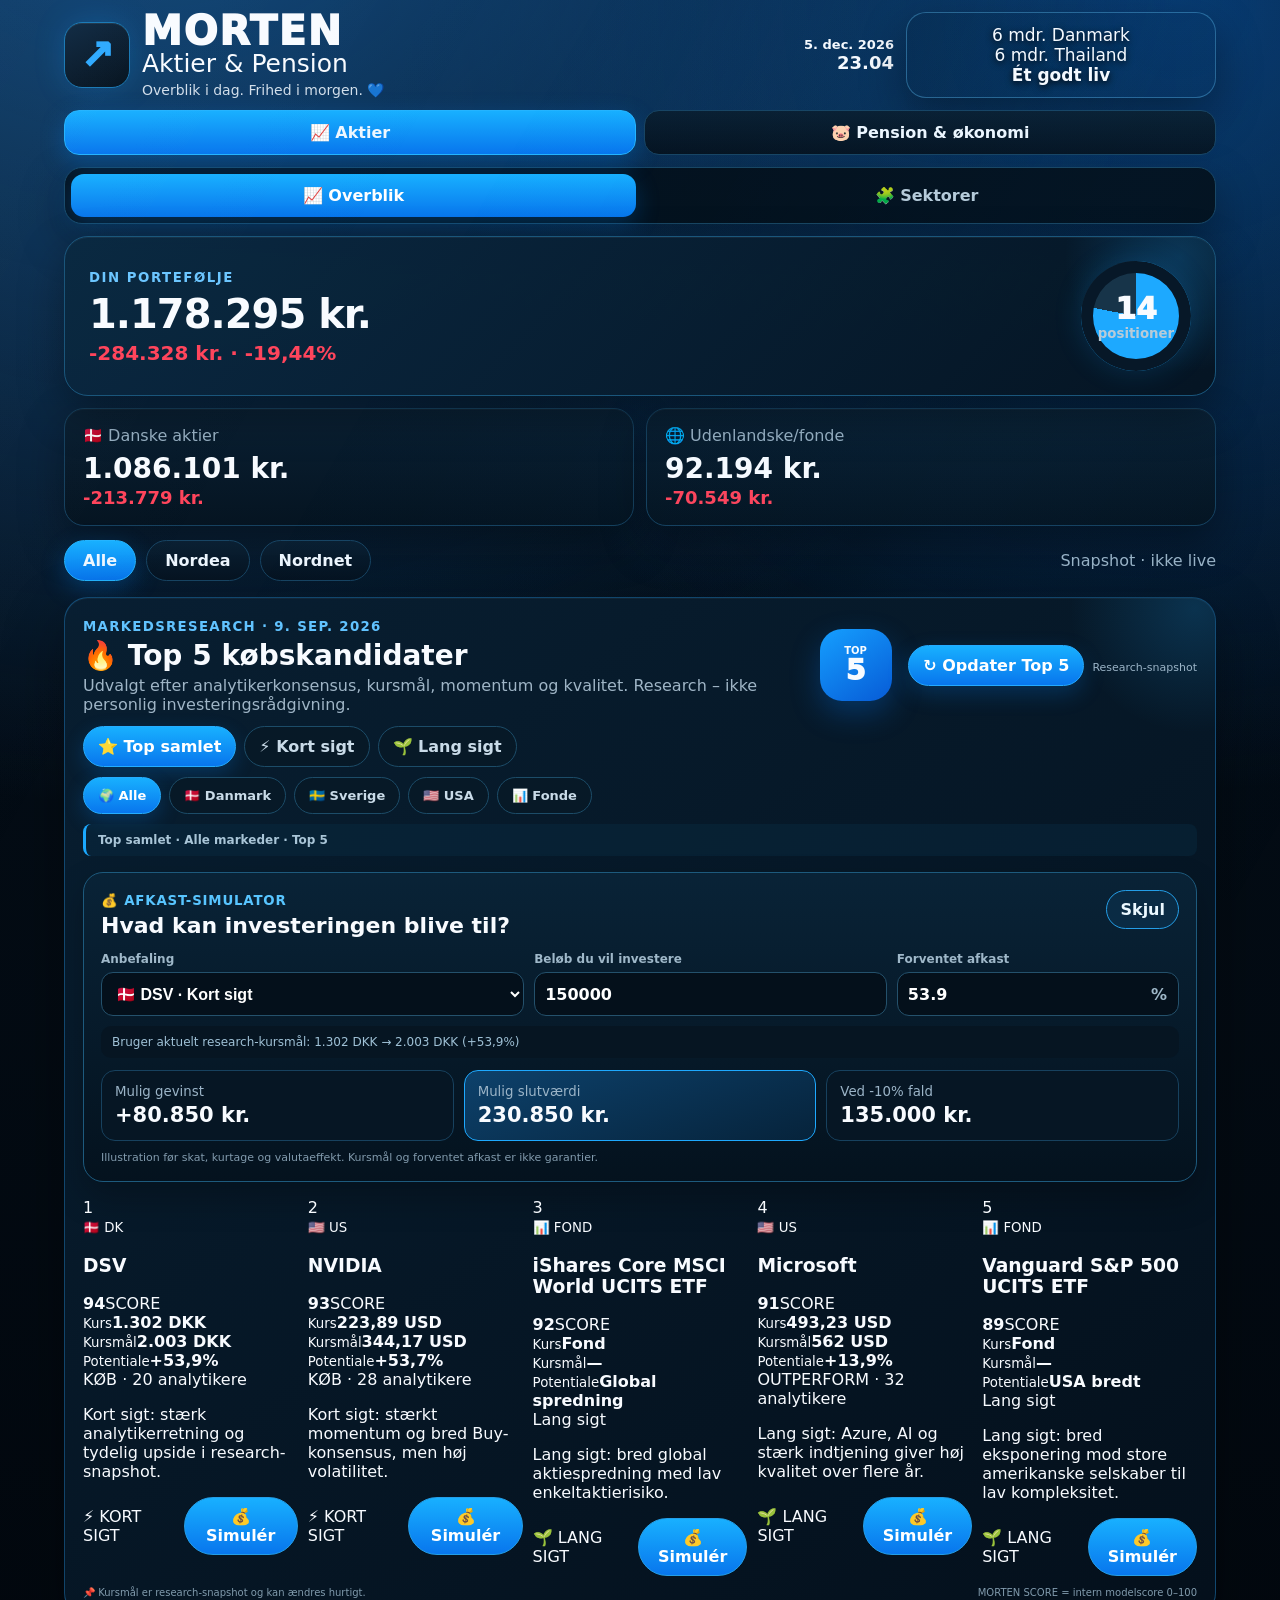
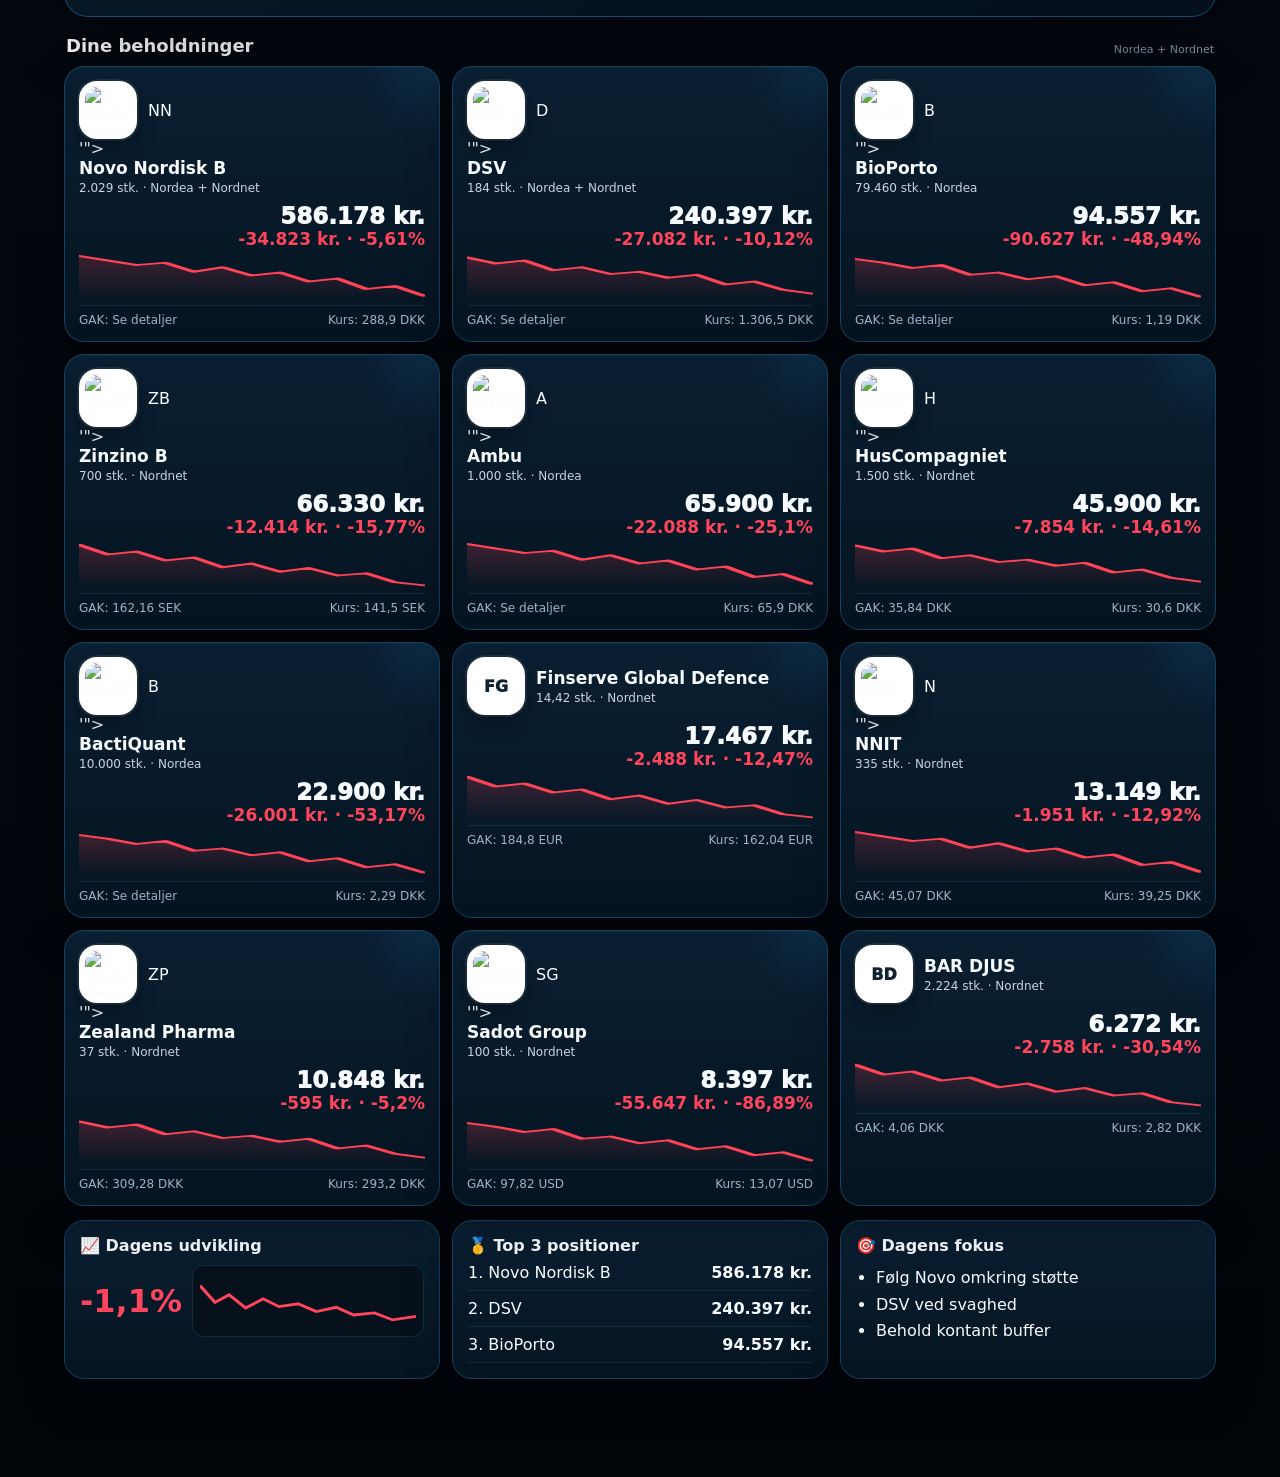
==== commit 8cce8d98: "Add sector allocation subtab assets to app" ====
--- a/index.html
+++ b/index.html
@@ -1 +1 @@
-<!doctype html><html lang="da"><head><meta charset="utf-8"><meta name="viewport" content="width=device-width,initial-scale=1,viewport-fit=cover"><meta name="theme-color" content="#03111d"><title>MORTEN – Aktier & Pension</title><link rel="manifest" href="manifest.webmanifest"><link rel="stylesheet" href="styles.css"><link rel="stylesheet" href="thailand.css"><link rel="stylesheet" href="idea-filters.css"></head><body><div id="app"><header class="top"><div class="brand"><div class="brandmark">↗</div><div><div class="morten">MORTEN</div><div class="subtitle">Aktier & Pension</div><div class="tagline">Overblik i dag. Frihed i morgen. 💙</div></div></div><div class="topright"><div class="clock"><b id="today"></b><span id="now"></span></div><div class="dream"><span>6 mdr. Danmark</span><span>6 mdr. Thailand</span><b>Ét godt liv</b></div></div></header><nav class="topnav"><button class="active" data-page="stocks">📈 Aktier</button><button data-page="pension">🐷 Pension & økonomi</button></nav><main><section id="stocks" class="page active"><div class="heroCard"><div><small>DIN PORTEFØLJE</small><h1 id="total"></h1><div id="pl" class="heroLoss"></div></div><div class="ring"><span>14</span><small>positioner</small></div></div><div class="cards summary"><article><span>🇩🇰 Danske aktier</span><strong id="danish"></strong><em id="danishpl"></em></article><article><span>🌐 Udenlandske/fonde</span><strong id="foreign"></strong><em id="foreignpl"></em></article></div><div class="toolbar"><div class="filters"><button class="filter active" data-filter="all">Alle</button><button class="filter" data-filter="Nordea">Nordea</button><button class="filter" data-filter="Nordnet">Nordnet</button></div><span class="snapshot">Snapshot · ikke live</span></div><section class="ideas"><div class="ideasHead"><div><small>MARKEDSRESEARCH · 9. SEP. 2026</small><h2>🔥 Top 5 købskandidater</h2><p>Udvalgt efter analytikerkonsensus, kursmål, momentum og kvalitet. Research – ikke personlig investeringsrådgivning.</p></div><div class="scoreBadge"><b>TOP</b><span>5</span></div></div><div class="ideaFilters"><button class="ideaFilter active" data-idea="top">Top 5</button><button class="ideaFilter" data-idea="short">Kort sigt</button><button class="ideaFilter" data-idea="long">Lang sigt</button><button class="ideaFilter" data-idea="DK">🇩🇰 DK</button><button class="ideaFilter" data-idea="SE">🇸🇪 SE</button><button class="ideaFilter" data-idea="US">🇺🇸 USA</button></div><div id="buyList" class="buyList"></div><div class="ideaFoot"><span>📌 Kursmål er research-snapshot og kan ændres hurtigt.</span><span>MORTEN SCORE = intern modelscore 0–100</span></div></section><div class="sectionLabel"><span>Dine beholdninger</span><small>Nordea + Nordnet</small></div><div id="rows" class="stockgrid"></div><div class="bottom"><article><div class="paneltitle">📈 Dagens udvikling</div><div class="marketbox"><b>-1,1%</b><div class="mini-chart"><svg viewBox="0 0 260 80" preserveAspectRatio="none"><polyline points="0,18 18,42 35,31 55,50 76,37 95,48 118,44 140,55 164,49 185,60 210,57 232,67 260,62" fill="none" stroke="#ff455c" stroke-width="4"/></svg></div></div></article><article><div class="paneltitle">🥇 Top 3 positioner</div><div id="top3"></div></article><article><div class="paneltitle">🎯 Dagens fokus</div><ul><li>Følg Novo omkring støtte</li><li>DSV ved svaghed</li><li>Behold kontant buffer</li></ul></article></div></section><section id="pension" class="page"><div class="pensionHero"><div><small>DIN FRIHEDSPLAN</small><h1>Hvornår kan du stoppe?</h1><p>Simulér selv alder, afkast, indbetaling og hvor længe pengene skal række.</p></div><div class="pensionBadge">🌴</div></div><div class="cards pensionSummary"><article><span>Pensionsopsparing</span><strong id="pensionNow">4.300.000 kr.</strong></article><article><span>Friværdi</span><strong>1.000.000 kr.</strong></article><article><span>Samlet formue</span><strong>5.300.000 kr.</strong></article></div><article class="simulator"><div class="simHead"><div><div class="paneltitle">🎛️ Pensionssimulator</div><h2>Prøv dine egne scenarier</h2></div><button id="resetSim">Nulstil</button></div><div class="controls"><label><span>Pensionsalder <b id="retireAgeOut">63 år</b></span><input id="retireAge" type="range" min="58" max="70" value="63"></label><label><span>Årligt afkast <b id="returnOut">5,0%</b></span><input id="returnRate" type="range" min="1" max="9" step="0.5" value="5"></label><label><span>Årlig indbetaling <b id="contribOut">48.000 kr.</b></span><input id="contrib" type="range" min="0" max="150000" step="6000" value="48000"></label><label><span>Pengene skal række til <b id="endAgeOut">85 år</b></span><input id="endAge" type="range" min="75" max="95" value="85"></label><label><span>Inflation <b id="inflationOut">2,0%</b></span><input id="inflation" type="range" min="0" max="5" step="0.5" value="2"></label></div><div class="simResults"><div><small>Forventet formue ved pension</small><strong id="futureValue"></strong></div><div class="highlight"><small>Illustrativ udbetaling pr. måned</small><strong id="monthlyValue"></strong></div><div><small>År på pension</small><strong id="retireYears"></strong></div></div></article><article class="big chartcard"><div class="charthead"><div><div class="paneltitle">📊 Udvikling frem mod pension</div><h2 id="chartTitle">Fra 52 til 63 år</h2></div><div class="legend"><i></i> Prognose</div></div><div class="chartwrap"><svg id="pensionChart" viewBox="0 0 800 330" preserveAspectRatio="none"></svg></div><div class="chartlabels"><span>Nu</span><span id="midAge"></span><span id="endChartAge"></span></div></article><article class="thailand"><div><h2>🇩🇰 Danmark + 🇹🇭 Thailand</h2><p>6 måneder hvert sted – ét godt liv.</p></div><div class="split"><div><span>Danmark</span><b>6 mdr.</b></div><div><span>Thailand</span><b>6 mdr.</b></div></div></article><p class="note">Beregningerne er illustrative og tager ikke højde for skat, konkrete pensionsprodukter, gebyrer eller folkepension.</p></section></main><nav class="bottomnav"><button class="active" data-page="stocks">⌂<span>Aktier</span></button><button data-page="pension">🐷<span>Pension & økonomi</span></button></nav></div><script src="app.js"></script><script src="idea-filters.js"></script><script src="thailand.js"></script></body></html>+<!doctype html><html lang="da"><head><meta charset="utf-8"><meta name="viewport" content="width=device-width,initial-scale=1,viewport-fit=cover"><meta name="theme-color" content="#03111d"><title>MORTEN – Aktier & Pension</title><link rel="manifest" href="manifest.webmanifest"><link rel="stylesheet" href="styles.css"><link rel="stylesheet" href="thailand.css"><link rel="stylesheet" href="idea-filters.css"><link rel="stylesheet" href="sectors.css"></head><body><div id="app"><header class="top"><div class="brand"><div class="brandmark">↗</div><div><div class="morten">MORTEN</div><div class="subtitle">Aktier & Pension</div><div class="tagline">Overblik i dag. Frihed i morgen. 💙</div></div></div><div class="topright"><div class="clock"><b id="today"></b><span id="now"></span></div><div class="dream"><span>6 mdr. Danmark</span><span>6 mdr. Thailand</span><b>Ét godt liv</b></div></div></header><nav class="topnav"><button class="active" data-page="stocks">📈 Aktier</button><button data-page="pension">🐷 Pension & økonomi</button></nav><main><section id="stocks" class="page active"><div class="heroCard"><div><small>DIN PORTEFØLJE</small><h1 id="total"></h1><div id="pl" class="heroLoss"></div></div><div class="ring"><span>14</span><small>positioner</small></div></div><div class="cards summary"><article><span>🇩🇰 Danske aktier</span><strong id="danish"></strong><em id="danishpl"></em></article><article><span>🌐 Udenlandske/fonde</span><strong id="foreign"></strong><em id="foreignpl"></em></article></div><div class="toolbar"><div class="filters"><button class="filter active" data-filter="all">Alle</button><button class="filter" data-filter="Nordea">Nordea</button><button class="filter" data-filter="Nordnet">Nordnet</button></div><span class="snapshot">Snapshot · ikke live</span></div><section class="ideas"><div class="ideasHead"><div><small>MARKEDSRESEARCH · 9. SEP. 2026</small><h2>🔥 Top 5 købskandidater</h2><p>Udvalgt efter analytikerkonsensus, kursmål, momentum og kvalitet. Research – ikke personlig investeringsrådgivning.</p></div><div class="scoreBadge"><b>TOP</b><span>5</span></div></div><div class="ideaFilters"><button class="ideaFilter active" data-idea="top">Top 5</button><button class="ideaFilter" data-idea="short">Kort sigt</button><button class="ideaFilter" data-idea="long">Lang sigt</button><button class="ideaFilter" data-idea="DK">🇩🇰 DK</button><button class="ideaFilter" data-idea="SE">🇸🇪 SE</button><button class="ideaFilter" data-idea="US">🇺🇸 USA</button></div><div id="buyList" class="buyList"></div><div class="ideaFoot"><span>📌 Kursmål er research-snapshot og kan ændres hurtigt.</span><span>MORTEN SCORE = intern modelscore 0–100</span></div></section><div class="sectionLabel"><span>Dine beholdninger</span><small>Nordea + Nordnet</small></div><div id="rows" class="stockgrid"></div><div class="bottom"><article><div class="paneltitle">📈 Dagens udvikling</div><div class="marketbox"><b>-1,1%</b><div class="mini-chart"><svg viewBox="0 0 260 80" preserveAspectRatio="none"><polyline points="0,18 18,42 35,31 55,50 76,37 95,48 118,44 140,55 164,49 185,60 210,57 232,67 260,62" fill="none" stroke="#ff455c" stroke-width="4"/></svg></div></div></article><article><div class="paneltitle">🥇 Top 3 positioner</div><div id="top3"></div></article><article><div class="paneltitle">🎯 Dagens fokus</div><ul><li>Følg Novo omkring støtte</li><li>DSV ved svaghed</li><li>Behold kontant buffer</li></ul></article></div></section><section id="pension" class="page"><div class="pensionHero"><div><small>DIN FRIHEDSPLAN</small><h1>Hvornår kan du stoppe?</h1><p>Simulér selv alder, afkast, indbetaling og hvor længe pengene skal række.</p></div><div class="pensionBadge">🌴</div></div><div class="cards pensionSummary"><article><span>Pensionsopsparing</span><strong id="pensionNow">4.300.000 kr.</strong></article><article><span>Friværdi</span><strong>1.000.000 kr.</strong></article><article><span>Samlet formue</span><strong>5.300.000 kr.</strong></article></div><article class="simulator"><div class="simHead"><div><div class="paneltitle">🎛️ Pensionssimulator</div><h2>Prøv dine egne scenarier</h2></div><button id="resetSim">Nulstil</button></div><div class="controls"><label><span>Pensionsalder <b id="retireAgeOut">63 år</b></span><input id="retireAge" type="range" min="58" max="70" value="63"></label><label><span>Årligt afkast <b id="returnOut">5,0%</b></span><input id="returnRate" type="range" min="1" max="9" step="0.5" value="5"></label><label><span>Årlig indbetaling <b id="contribOut">48.000 kr.</b></span><input id="contrib" type="range" min="0" max="150000" step="6000" value="48000"></label><label><span>Pengene skal række til <b id="endAgeOut">85 år</b></span><input id="endAge" type="range" min="75" max="95" value="85"></label><label><span>Inflation <b id="inflationOut">2,0%</b></span><input id="inflation" type="range" min="0" max="5" step="0.5" value="2"></label></div><div class="simResults"><div><small>Forventet formue ved pension</small><strong id="futureValue"></strong></div><div class="highlight"><small>Illustrativ udbetaling pr. måned</small><strong id="monthlyValue"></strong></div><div><small>År på pension</small><strong id="retireYears"></strong></div></div></article><article class="big chartcard"><div class="charthead"><div><div class="paneltitle">📊 Udvikling frem mod pension</div><h2 id="chartTitle">Fra 52 til 63 år</h2></div><div class="legend"><i></i> Prognose</div></div><div class="chartwrap"><svg id="pensionChart" viewBox="0 0 800 330" preserveAspectRatio="none"></svg></div><div class="chartlabels"><span>Nu</span><span id="midAge"></span><span id="endChartAge"></span></div></article><article class="thailand"><div><h2>🇩🇰 Danmark + 🇹🇭 Thailand</h2><p>6 måneder hvert sted – ét godt liv.</p></div><div class="split"><div><span>Danmark</span><b>6 mdr.</b></div><div><span>Thailand</span><b>6 mdr.</b></div></div></article><p class="note">Beregningerne er illustrative og tager ikke højde for skat, konkrete pensionsprodukter, gebyrer eller folkepension.</p></section></main><nav class="bottomnav"><button class="active" data-page="stocks">⌂<span>Aktier</span></button><button data-page="pension">🐷<span>Pension & økonomi</span></button></nav></div><script src="app.js"></script><script src="idea-filters.js"></script><script src="thailand.js"></script><script src="sectors.js"></script></body></html>
--- a/idea-filters.css
+++ b/idea-filters.css
@@ -1 +1 @@
-.mortenIdeaControls{margin:12px 0 16px;display:grid;gap:10px}.horizonFilters,.marketFilters{display:flex;gap:8px;flex-wrap:wrap}.mortenIdeaControls button{border:1px solid #1c4c68;background:#071927;color:#c9dbe8;border-radius:999px;padding:10px 14px;font-weight:900;cursor:pointer}.mortenIdeaControls button.active{color:#fff;border-color:#25adff;background:linear-gradient(180deg,#18b0ff,#0876ed);box-shadow:0 7px 20px rgba(0,136,255,.22)}.marketFilters button{font-size:13px}.filterStatus{padding:9px 12px;border-left:3px solid #1ba9ff;background:rgba(10,45,70,.38);border-radius:8px;color:#a9c5d7;font-size:12px;font-weight:800}.ideaEmpty{grid-column:1/-1;padding:22px;border:1px dashed #24516c;border-radius:16px;text-align:center;color:#9bb4c7;background:#061522}@media(max-width:760px){.horizonFilters,.marketFilters{display:grid;grid-template-columns:repeat(2,1fr)}.horizonFilters button:first-child{grid-column:1/-1}.mortenIdeaControls button{padding:11px 8px;font-size:12px}}+.mortenIdeaControls{margin:12px 0 16px;display:grid;gap:10px}.horizonFilters,.marketFilters{display:flex;gap:8px;flex-wrap:wrap}.mortenIdeaControls button{border:1px solid #1c4c68;background:#071927;color:#c9dbe8;border-radius:999px;padding:10px 14px;font-weight:900;cursor:pointer}.mortenIdeaControls button.active{color:#fff;border-color:#25adff;background:linear-gradient(180deg,#18b0ff,#0876ed);box-shadow:0 7px 20px rgba(0,136,255,.22)}.marketFilters button{font-size:13px}.filterStatus{padding:9px 12px;border-left:3px solid #1ba9ff;background:rgba(10,45,70,.38);border-radius:8px;color:#a9c5d7;font-size:12px;font-weight:800}.ideaEmpty{grid-column:1/-1;padding:22px;border:1px dashed #24516c;border-radius:16px;text-align:center;color:#9bb4c7;background:#061522}.returnSim{margin:4px 0 16px;padding:17px;border:1px solid #1d5a7d;border-radius:20px;background:linear-gradient(180deg,rgba(9,35,55,.98),rgba(4,18,30,.99));box-shadow:0 16px 34px rgba(0,0,0,.24)}.returnSimHead{display:flex;justify-content:space-between;gap:12px;align-items:flex-start}.returnSimHead small{color:#58c5ff;font-weight:900;letter-spacing:.8px}.returnSimHead h3{margin:4px 0 0;font-size:22px}.returnSimHead button,.simThis{border:1px solid #249ee7;background:#0a2b44;color:#eaf8ff;border-radius:999px;padding:9px 13px;font-weight:900}.simPickGrid{display:grid;grid-template-columns:1.2fr 1fr .8fr;gap:10px;margin-top:14px}.simPickGrid label{display:grid;gap:6px}.simPickGrid span{font-size:12px;color:#9fb8c9;font-weight:800}.simPickGrid input,.simPickGrid select{width:100%;min-height:44px;border:1px solid #24516c;background:#04101b;color:#fff;border-radius:12px;padding:10px;font-size:16px;font-weight:800}.percentInput{position:relative}.percentInput input{padding-right:34px}.percentInput b{position:absolute;right:12px;top:50%;transform:translateY(-50%);color:#9fb8c9}.simSource{margin-top:10px;padding:9px 11px;border-radius:10px;background:#061522;color:#9fc1d6;font-size:12px}.returnResults{display:grid;grid-template-columns:repeat(3,1fr);gap:10px;margin-top:12px}.returnResults>div{padding:13px;border:1px solid #17415e;border-radius:14px;background:#061624}.returnResults .highlight{border-color:#1ea9ff;background:linear-gradient(160deg,#0d416b,#06233b)}.returnResults small{display:block;color:#9bb4c7}.returnResults strong{display:block;margin-top:4px;font-size:21px}.simDisclaimer{margin:10px 0 0;color:#829bad;font-size:11px}.ideaActions{display:flex;justify-content:space-between;align-items:center;gap:10px;margin-top:10px}.simThis{cursor:pointer;background:linear-gradient(180deg,#18b0ff,#0876ed);color:#fff}.horizonTag{margin-top:0}@media(max-width:760px){.horizonFilters,.marketFilters{display:grid;grid-template-columns:repeat(2,1fr)}.horizonFilters button:first-child{grid-column:1/-1}.mortenIdeaControls button{padding:11px 8px;font-size:12px}.simPickGrid{grid-template-columns:1fr}.returnResults{grid-template-columns:1fr}.returnSimHead h3{font-size:19px}.ideaActions{align-items:stretch}.simThis{min-width:110px}}
--- a/sectors.css
+++ b/sectors.css
@@ -0,0 +1 @@
+.stockSubtabs{display:flex;gap:8px;margin:12px 0 0;padding:6px;border:1px solid #194663;border-radius:18px;background:rgba(4,16,27,.92);box-shadow:var(--shadow)}.stockSubtabs button{flex:1;border:0;border-radius:13px;padding:12px 14px;background:transparent;color:#b8ccda;font-weight:900;cursor:pointer}.stockSubtabs button.active{color:#fff;background:linear-gradient(180deg,#18b0ff,#0876ed);box-shadow:0 8px 24px rgba(0,136,255,.24)}.stocksOverview.isHidden,.sectorPanel.isHidden{display:none!important}.sectorPanel{margin-top:14px}.sectorHero{display:flex;justify-content:space-between;gap:18px;align-items:center;padding:22px;border:1px solid #1a567b;border-radius:22px;background:linear-gradient(135deg,#0a2942,#051523);box-shadow:var(--shadow)}.sectorHero small{color:#6cc6ff;font-weight:900;letter-spacing:1.2px}.sectorHero h2{margin:5px 0 4px;font-size:30px}.sectorHero p{margin:0;color:#a9bfd0}.sectorHeroValue{text-align:right;min-width:180px;padding:13px 15px;border:1px solid #1ea9ff;border-radius:16px;background:linear-gradient(160deg,#0d416b,#06233b)}.sectorHeroValue span{display:block;color:#a9bfd0;font-size:12px}.sectorHeroValue strong{font-size:24px}.sectorList{display:grid;gap:10px;margin-top:14px}.sectorCard{padding:15px 16px;border:1px solid #17415e;border-radius:18px;background:linear-gradient(180deg,#0a2033,#061522);cursor:pointer}.sectorTop{display:flex;justify-content:space-between;gap:14px;align-items:center}.sectorName{display:flex;gap:11px;align-items:center;min-width:0}.sectorIcon{width:46px;height:46px;border-radius:14px;display:grid;place-items:center;background:#071827;border:1px solid #1f5372;font-size:23px}.sectorName b{display:block}.sectorName small{display:block;color:#91a8ba;margin-top:2px}.sectorNumbers{text-align:right}.sectorNumbers strong{display:block;font-size:19px}.sectorNumbers span{display:block;color:#6cc6ff;font-weight:900}.sectorBar{height:10px;margin-top:11px;border-radius:999px;background:#04111d;overflow:hidden}.sectorBar i{display:block;height:100%;border-radius:999px;background:linear-gradient(90deg,#18b0ff,#36d38b)}.sectorDetails{display:none;margin-top:12px;padding-top:9px;border-top:1px solid rgba(80,145,187,.18)}.sectorCard.open .sectorDetails{display:block}.sectorDetails div{display:flex;justify-content:space-between;gap:12px;padding:7px 0;font-size:13px}.sectorDetails div span{color:#b9cad7}.sectorInsight{margin-top:14px;padding:17px;border:1px solid #17415e;border-radius:18px;background:#061522}.sectorInsightText{display:grid;grid-template-columns:auto 1fr;gap:8px 12px;align-items:baseline;margin-top:10px}.sectorInsightText strong{font-size:24px;color:#6cc6ff}.sectorInsightText span{color:#c7d8e5}@media(max-width:760px){.stockSubtabs{position:sticky;top:6px;z-index:12;backdrop-filter:blur(10px)}.sectorHero{align-items:flex-start}.sectorHero h2{font-size:26px}.sectorHeroValue{min-width:0}.sectorHeroValue strong{font-size:19px}.sectorTop{align-items:flex-start}.sectorNumbers strong{font-size:16px}.sectorDetails div{font-size:12px}.sectorInsightText{grid-template-columns:1fr}.sectorInsightText strong{font-size:22px}}
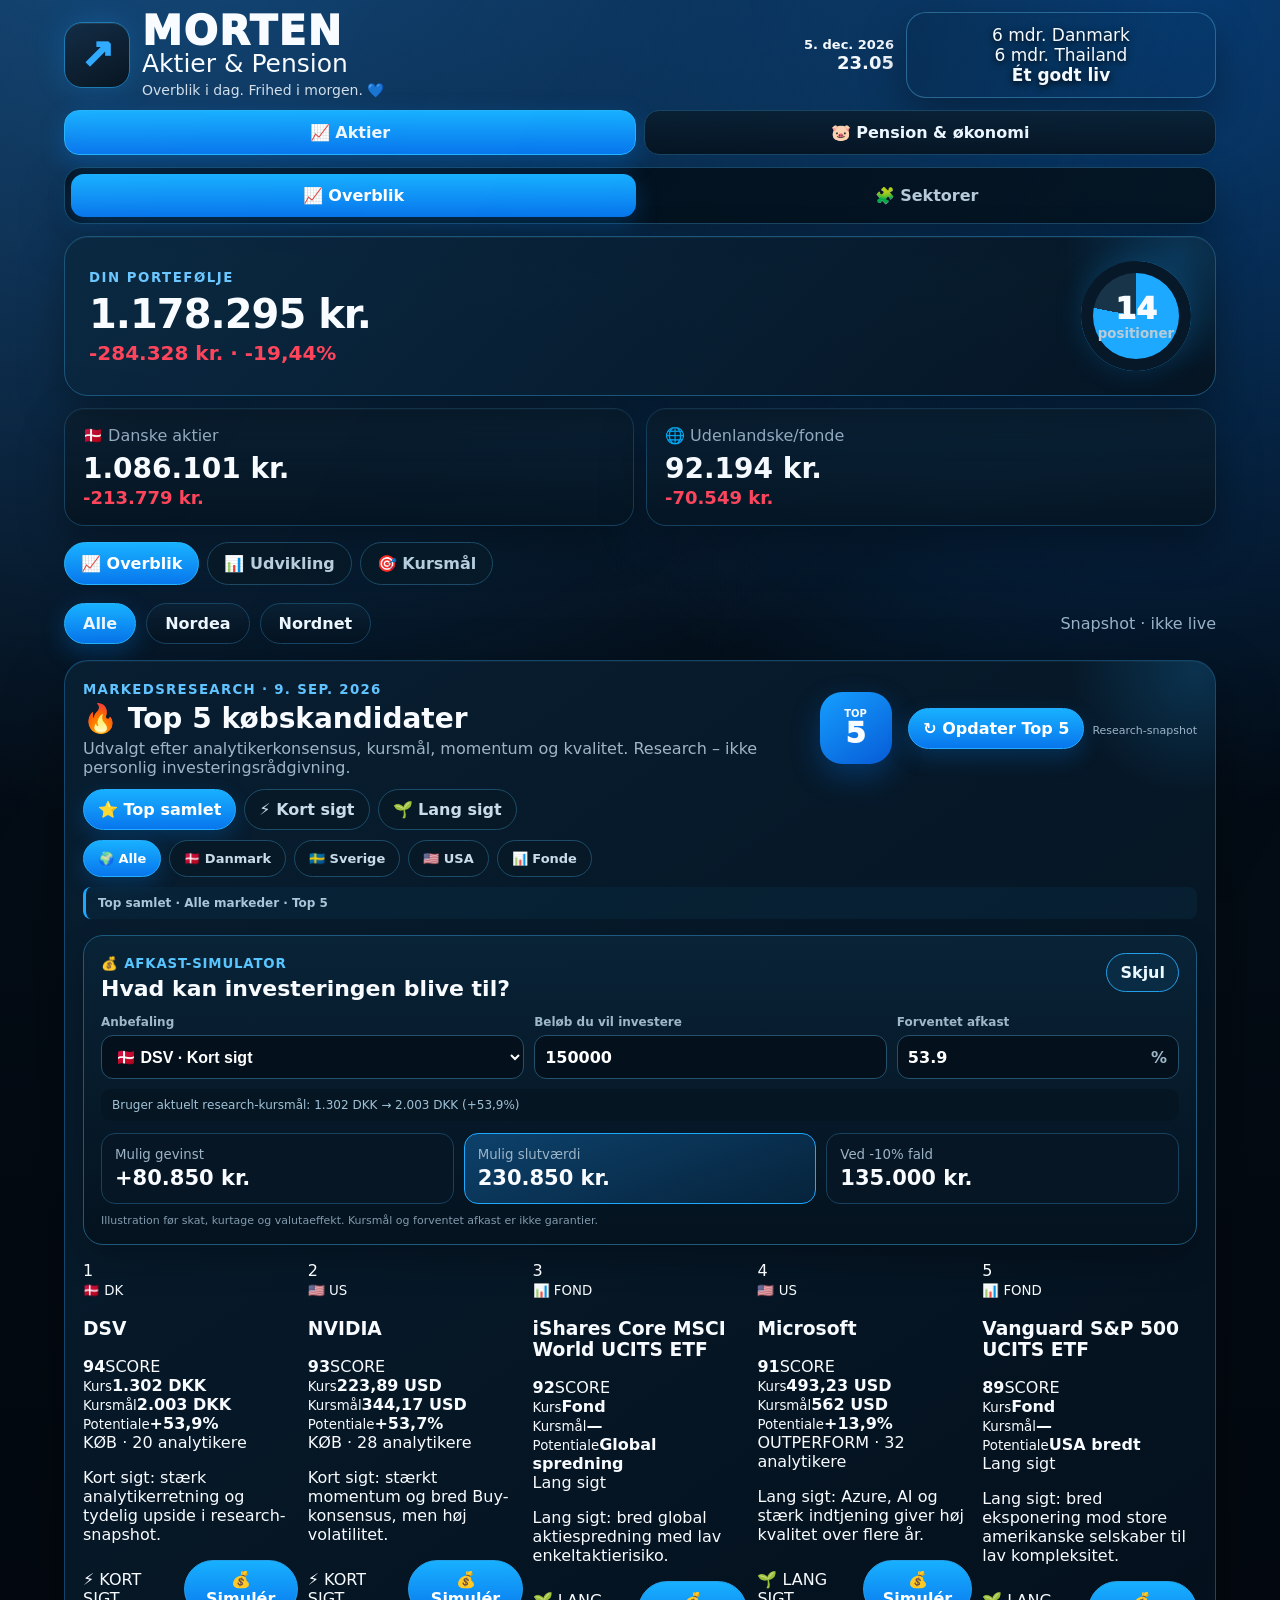
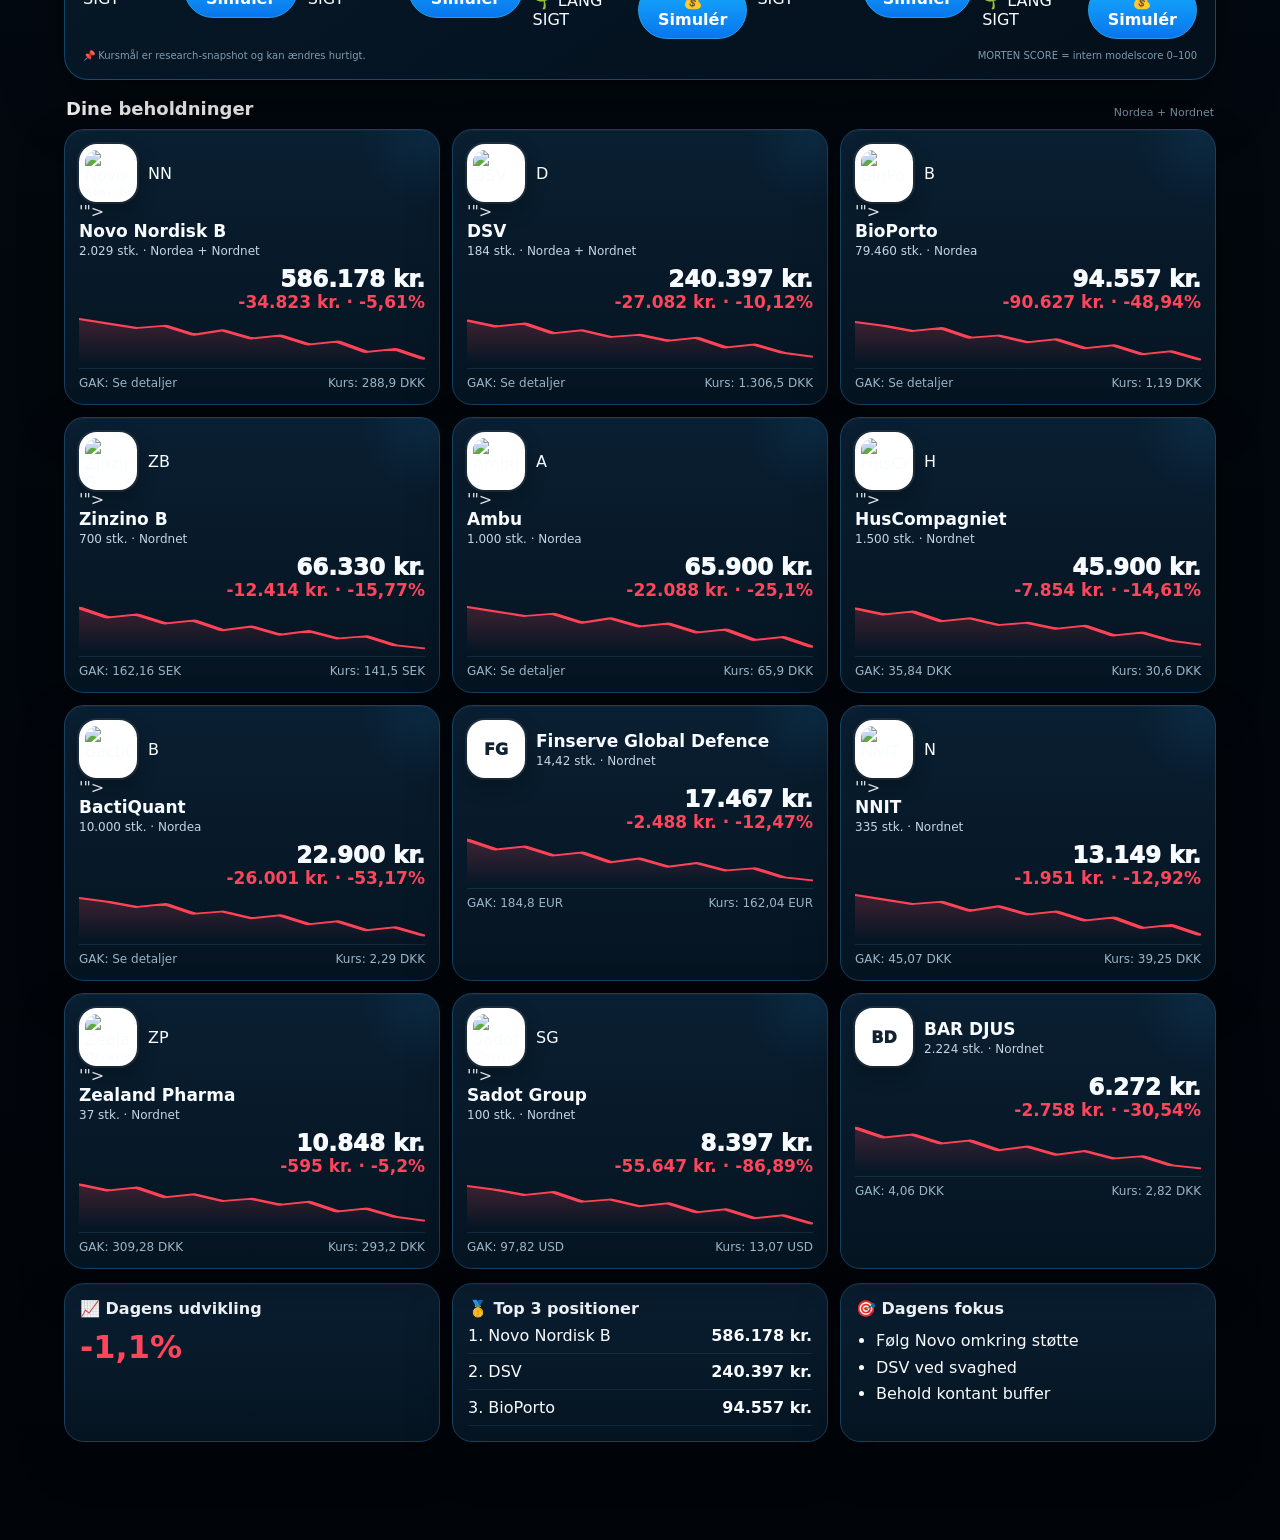
==== commit c50dfad6: "Add Development and Price Targets tabs to stock dashboard" ====
--- a/index.html
+++ b/index.html
@@ -1 +1 @@
-<!doctype html><html lang="da"><head><meta charset="utf-8"><meta name="viewport" content="width=device-width,initial-scale=1,viewport-fit=cover"><meta name="theme-color" content="#03111d"><title>MORTEN – Aktier & Pension</title><link rel="manifest" href="manifest.webmanifest"><link rel="stylesheet" href="styles.css"><link rel="stylesheet" href="thailand.css"><link rel="stylesheet" href="idea-filters.css"><link rel="stylesheet" href="sectors.css"></head><body><div id="app"><header class="top"><div class="brand"><div class="brandmark">↗</div><div><div class="morten">MORTEN</div><div class="subtitle">Aktier & Pension</div><div class="tagline">Overblik i dag. Frihed i morgen. 💙</div></div></div><div class="topright"><div class="clock"><b id="today"></b><span id="now"></span></div><div class="dream"><span>6 mdr. Danmark</span><span>6 mdr. Thailand</span><b>Ét godt liv</b></div></div></header><nav class="topnav"><button class="active" data-page="stocks">📈 Aktier</button><button data-page="pension">🐷 Pension & økonomi</button></nav><main><section id="stocks" class="page active"><div class="heroCard"><div><small>DIN PORTEFØLJE</small><h1 id="total"></h1><div id="pl" class="heroLoss"></div></div><div class="ring"><span>14</span><small>positioner</small></div></div><div class="cards summary"><article><span>🇩🇰 Danske aktier</span><strong id="danish"></strong><em id="danishpl"></em></article><article><span>🌐 Udenlandske/fonde</span><strong id="foreign"></strong><em id="foreignpl"></em></article></div><div class="toolbar"><div class="filters"><button class="filter active" data-filter="all">Alle</button><button class="filter" data-filter="Nordea">Nordea</button><button class="filter" data-filter="Nordnet">Nordnet</button></div><span class="snapshot">Snapshot · ikke live</span></div><section class="ideas"><div class="ideasHead"><div><small>MARKEDSRESEARCH · 9. SEP. 2026</small><h2>🔥 Top 5 købskandidater</h2><p>Udvalgt efter analytikerkonsensus, kursmål, momentum og kvalitet. Research – ikke personlig investeringsrådgivning.</p></div><div class="scoreBadge"><b>TOP</b><span>5</span></div></div><div class="ideaFilters"><button class="ideaFilter active" data-idea="top">Top 5</button><button class="ideaFilter" data-idea="short">Kort sigt</button><button class="ideaFilter" data-idea="long">Lang sigt</button><button class="ideaFilter" data-idea="DK">🇩🇰 DK</button><button class="ideaFilter" data-idea="SE">🇸🇪 SE</button><button class="ideaFilter" data-idea="US">🇺🇸 USA</button></div><div id="buyList" class="buyList"></div><div class="ideaFoot"><span>📌 Kursmål er research-snapshot og kan ændres hurtigt.</span><span>MORTEN SCORE = intern modelscore 0–100</span></div></section><div class="sectionLabel"><span>Dine beholdninger</span><small>Nordea + Nordnet</small></div><div id="rows" class="stockgrid"></div><div class="bottom"><article><div class="paneltitle">📈 Dagens udvikling</div><div class="marketbox"><b>-1,1%</b><div class="mini-chart"><svg viewBox="0 0 260 80" preserveAspectRatio="none"><polyline points="0,18 18,42 35,31 55,50 76,37 95,48 118,44 140,55 164,49 185,60 210,57 232,67 260,62" fill="none" stroke="#ff455c" stroke-width="4"/></svg></div></div></article><article><div class="paneltitle">🥇 Top 3 positioner</div><div id="top3"></div></article><article><div class="paneltitle">🎯 Dagens fokus</div><ul><li>Følg Novo omkring støtte</li><li>DSV ved svaghed</li><li>Behold kontant buffer</li></ul></article></div></section><section id="pension" class="page"><div class="pensionHero"><div><small>DIN FRIHEDSPLAN</small><h1>Hvornår kan du stoppe?</h1><p>Simulér selv alder, afkast, indbetaling og hvor længe pengene skal række.</p></div><div class="pensionBadge">🌴</div></div><div class="cards pensionSummary"><article><span>Pensionsopsparing</span><strong id="pensionNow">4.300.000 kr.</strong></article><article><span>Friværdi</span><strong>1.000.000 kr.</strong></article><article><span>Samlet formue</span><strong>5.300.000 kr.</strong></article></div><article class="simulator"><div class="simHead"><div><div class="paneltitle">🎛️ Pensionssimulator</div><h2>Prøv dine egne scenarier</h2></div><button id="resetSim">Nulstil</button></div><div class="controls"><label><span>Pensionsalder <b id="retireAgeOut">63 år</b></span><input id="retireAge" type="range" min="58" max="70" value="63"></label><label><span>Årligt afkast <b id="returnOut">5,0%</b></span><input id="returnRate" type="range" min="1" max="9" step="0.5" value="5"></label><label><span>Årlig indbetaling <b id="contribOut">48.000 kr.</b></span><input id="contrib" type="range" min="0" max="150000" step="6000" value="48000"></label><label><span>Pengene skal række til <b id="endAgeOut">85 år</b></span><input id="endAge" type="range" min="75" max="95" value="85"></label><label><span>Inflation <b id="inflationOut">2,0%</b></span><input id="inflation" type="range" min="0" max="5" step="0.5" value="2"></label></div><div class="simResults"><div><small>Forventet formue ved pension</small><strong id="futureValue"></strong></div><div class="highlight"><small>Illustrativ udbetaling pr. måned</small><strong id="monthlyValue"></strong></div><div><small>År på pension</small><strong id="retireYears"></strong></div></div></article><article class="big chartcard"><div class="charthead"><div><div class="paneltitle">📊 Udvikling frem mod pension</div><h2 id="chartTitle">Fra 52 til 63 år</h2></div><div class="legend"><i></i> Prognose</div></div><div class="chartwrap"><svg id="pensionChart" viewBox="0 0 800 330" preserveAspectRatio="none"></svg></div><div class="chartlabels"><span>Nu</span><span id="midAge"></span><span id="endChartAge"></span></div></article><article class="thailand"><div><h2>🇩🇰 Danmark + 🇹🇭 Thailand</h2><p>6 måneder hvert sted – ét godt liv.</p></div><div class="split"><div><span>Danmark</span><b>6 mdr.</b></div><div><span>Thailand</span><b>6 mdr.</b></div></div></article><p class="note">Beregningerne er illustrative og tager ikke højde for skat, konkrete pensionsprodukter, gebyrer eller folkepension.</p></section></main><nav class="bottomnav"><button class="active" data-page="stocks">⌂<span>Aktier</span></button><button data-page="pension">🐷<span>Pension & økonomi</span></button></nav></div><script src="app.js"></script><script src="idea-filters.js"></script><script src="thailand.js"></script><script src="sectors.js"></script></body></html>+<!doctype html><html lang="da"><head><meta charset="utf-8"><meta name="viewport" content="width=device-width,initial-scale=1,viewport-fit=cover"><meta name="theme-color" content="#03111d"><title>MORTEN – Aktier & Pension</title><link rel="manifest" href="manifest.webmanifest"><link rel="stylesheet" href="styles.css"><link rel="stylesheet" href="thailand.css"><link rel="stylesheet" href="idea-filters.css"><link rel="stylesheet" href="sectors.css"><link rel="stylesheet" href="portfolio-tools.css"></head><body><div id="app"><header class="top"><div class="brand"><div class="brandmark">↗</div><div><div class="morten">MORTEN</div><div class="subtitle">Aktier & Pension</div><div class="tagline">Overblik i dag. Frihed i morgen. 💙</div></div></div><div class="topright"><div class="clock"><b id="today"></b><span id="now"></span></div><div class="dream"><span>6 mdr. Danmark</span><span>6 mdr. Thailand</span><b>Ét godt liv</b></div></div></header><nav class="topnav"><button class="active" data-page="stocks">📈 Aktier</button><button data-page="pension">🐷 Pension & økonomi</button></nav><main><section id="stocks" class="page active"><div class="heroCard"><div><small>DIN PORTEFØLJE</small><h1 id="total"></h1><div id="pl" class="heroLoss"></div></div><div class="ring"><span>14</span><small>positioner</small></div></div><div class="cards summary"><article><span>🇩🇰 Danske aktier</span><strong id="danish"></strong><em id="danishpl"></em></article><article><span>🌐 Udenlandske/fonde</span><strong id="foreign"></strong><em id="foreignpl"></em></article></div><div class="toolbar"><div class="filters"><button class="filter active" data-filter="all">Alle</button><button class="filter" data-filter="Nordea">Nordea</button><button class="filter" data-filter="Nordnet">Nordnet</button></div><span class="snapshot">Snapshot · ikke live</span></div><section class="ideas"><div class="ideasHead"><div><small>MARKEDSRESEARCH · 9. SEP. 2026</small><h2>🔥 Top 5 købskandidater</h2><p>Udvalgt efter analytikerkonsensus, kursmål, momentum og kvalitet. Research – ikke personlig investeringsrådgivning.</p></div><div class="scoreBadge"><b>TOP</b><span>5</span></div></div><div class="ideaFilters"></div><div id="buyList" class="buyList"></div><div class="ideaFoot"><span>📌 Kursmål er research-snapshot og kan ændres hurtigt.</span><span>MORTEN SCORE = intern modelscore 0–100</span></div></section><div class="sectionLabel"><span>Dine beholdninger</span><small>Nordea + Nordnet</small></div><div id="rows" class="stockgrid"></div><div class="bottom"><article><div class="paneltitle">📈 Dagens udvikling</div><div class="marketbox"><b>-1,1%</b></div></article><article><div class="paneltitle">🥇 Top 3 positioner</div><div id="top3"></div></article><article><div class="paneltitle">🎯 Dagens fokus</div><ul><li>Følg Novo omkring støtte</li><li>DSV ved svaghed</li><li>Behold kontant buffer</li></ul></article></div></section><section id="pension" class="page"><div class="pensionHero"><div><small>DIN FRIHEDSPLAN</small><h1>Hvornår kan du stoppe?</h1><p>Simulér selv alder, afkast, indbetaling og hvor længe pengene skal række.</p></div><div class="pensionBadge">🌴</div></div><div class="cards pensionSummary"><article><span>Pensionsopsparing</span><strong id="pensionNow">4.300.000 kr.</strong></article><article><span>Friværdi</span><strong>1.000.000 kr.</strong></article><article><span>Samlet formue</span><strong>5.300.000 kr.</strong></article></div><article class="simulator"><div class="simHead"><div><div class="paneltitle">🎛️ Pensionssimulator</div><h2>Prøv dine egne scenarier</h2></div><button id="resetSim">Nulstil</button></div><div class="controls"><label><span>Pensionsalder <b id="retireAgeOut">63 år</b></span><input id="retireAge" type="range" min="58" max="70" value="63"></label><label><span>Årligt afkast <b id="returnOut">5,0%</b></span><input id="returnRate" type="range" min="1" max="9" step="0.5" value="5"></label><label><span>Årlig indbetaling <b id="contribOut">48.000 kr.</b></span><input id="contrib" type="range" min="0" max="150000" step="6000" value="48000"></label><label><span>Pengene skal række til <b id="endAgeOut">85 år</b></span><input id="endAge" type="range" min="75" max="95" value="85"></label><label><span>Inflation <b id="inflationOut">2,0%</b></span><input id="inflation" type="range" min="0" max="5" step="0.5" value="2"></label></div><div class="simResults"><div><small>Forventet formue ved pension</small><strong id="futureValue"></strong></div><div class="highlight"><small>Illustrativ udbetaling pr. måned</small><strong id="monthlyValue"></strong></div><div><small>År på pension</small><strong id="retireYears"></strong></div></div></article><article class="big chartcard"><div class="charthead"><div><div class="paneltitle">📊 Udvikling frem mod pension</div><h2 id="chartTitle">Fra 52 til 63 år</h2></div></div><div class="chartwrap"><svg id="pensionChart" viewBox="0 0 800 330" preserveAspectRatio="none"></svg></div><div class="chartlabels"><span>Nu</span><span id="midAge"></span><span id="endChartAge"></span></div></article><article class="thailand"><div><h2>🇩🇰 Danmark + 🇹🇭 Thailand</h2><p>6 måneder hvert sted – ét godt liv.</p></div><div class="split"><div><span>Danmark</span><b>6 mdr.</b></div><div><span>Thailand</span><b>6 mdr.</b></div></div></article><p class="note">Beregningerne er illustrative og tager ikke højde for skat, konkrete pensionsprodukter, gebyrer eller folkepension.</p></section></main><nav class="bottomnav"><button class="active" data-page="stocks">⌂<span>Aktier</span></button><button data-page="pension">🐷<span>Pension & økonomi</span></button></nav></div><script src="app.js"></script><script src="idea-filters.js"></script><script src="thailand.js"></script><script src="sectors.js"></script><script src="portfolio-tools.js"></script></body></html>
--- a/portfolio-tools.css
+++ b/portfolio-tools.css
@@ -0,0 +1 @@
+.portfolioTabs{display:flex;gap:8px;margin:16px 0;overflow:auto;padding-bottom:2px}.portfolioTabs button,.periodBtns button{border:1px solid #1d4965;background:#071927;color:#b8cedd;border-radius:999px;padding:11px 16px;font-weight:900;white-space:nowrap}.portfolioTabs button.active,.periodBtns button.active{background:linear-gradient(180deg,#19b2ff,#0877ed);border-color:#26b7ff;color:white}.portfolioToolPanel{margin:14px 0 22px}.toolHero{border:1px solid #173f58;background:radial-gradient(circle at 90% 10%,rgba(0,145,255,.22),transparent 42%),linear-gradient(145deg,#071b2a,#06131e);border-radius:22px;padding:20px}.toolHero small{color:#58bfff;font-weight:900;letter-spacing:.12em}.toolHero h2{margin:7px 0;font-size:25px}.toolHero p,.targetCard p,.toolNote{color:#91aabd;line-height:1.5}.periodBtns{display:flex;gap:8px;margin:14px 0}.historyCard{display:grid;grid-template-columns:1fr 1fr;gap:10px}.historyCard>div,.emptyHistory,.targetCard{border:1px solid #173f58;background:#071722;border-radius:18px;padding:16px}.historyCard small,.targetMetrics small,.targetPotential small{display:block;color:#89a5b8;font-size:11px;font-weight:800}.historyCard strong{display:block;margin-top:6px;font-size:20px}.emptyHistory{margin-top:10px;text-align:center;padding:25px}.historyLine{height:70px;margin:0 auto 12px;max-width:500px;background:linear-gradient(170deg,transparent 45%,#168fff 46%,#168fff 49%,transparent 50%);opacity:.65}.targetGrid{display:grid;grid-template-columns:repeat(2,minmax(0,1fr));gap:10px;margin-top:12px}.targetTop,.targetMetrics{display:flex;justify-content:space-between;gap:10px}.targetTop h3{margin:0}.targetTop span{color:#87a8bd;font-size:12px}.targetMetrics{margin:15px 0}.targetMetrics strong{display:block;margin-top:4px}.targetPotential{padding:13px;border-radius:14px;background:rgba(10,113,75,.22);border:1px solid rgba(42,193,128,.35)}.targetPotential span,.targetPotential b{display:block}.targetPotential b{font-size:18px;margin:4px 0;color:#55dfa1}.targetMissing{padding:13px;border-radius:14px;background:#0b1e2b;color:#8ea8ba}.toolNote{font-size:11px}@media(max-width:650px){.portfolioTabs{display:grid;grid-template-columns:repeat(3,1fr)}.portfolioTabs button{padding:10px 5px;font-size:11px}.targetGrid,.historyCard{grid-template-columns:1fr}.toolHero h2{font-size:21px}}
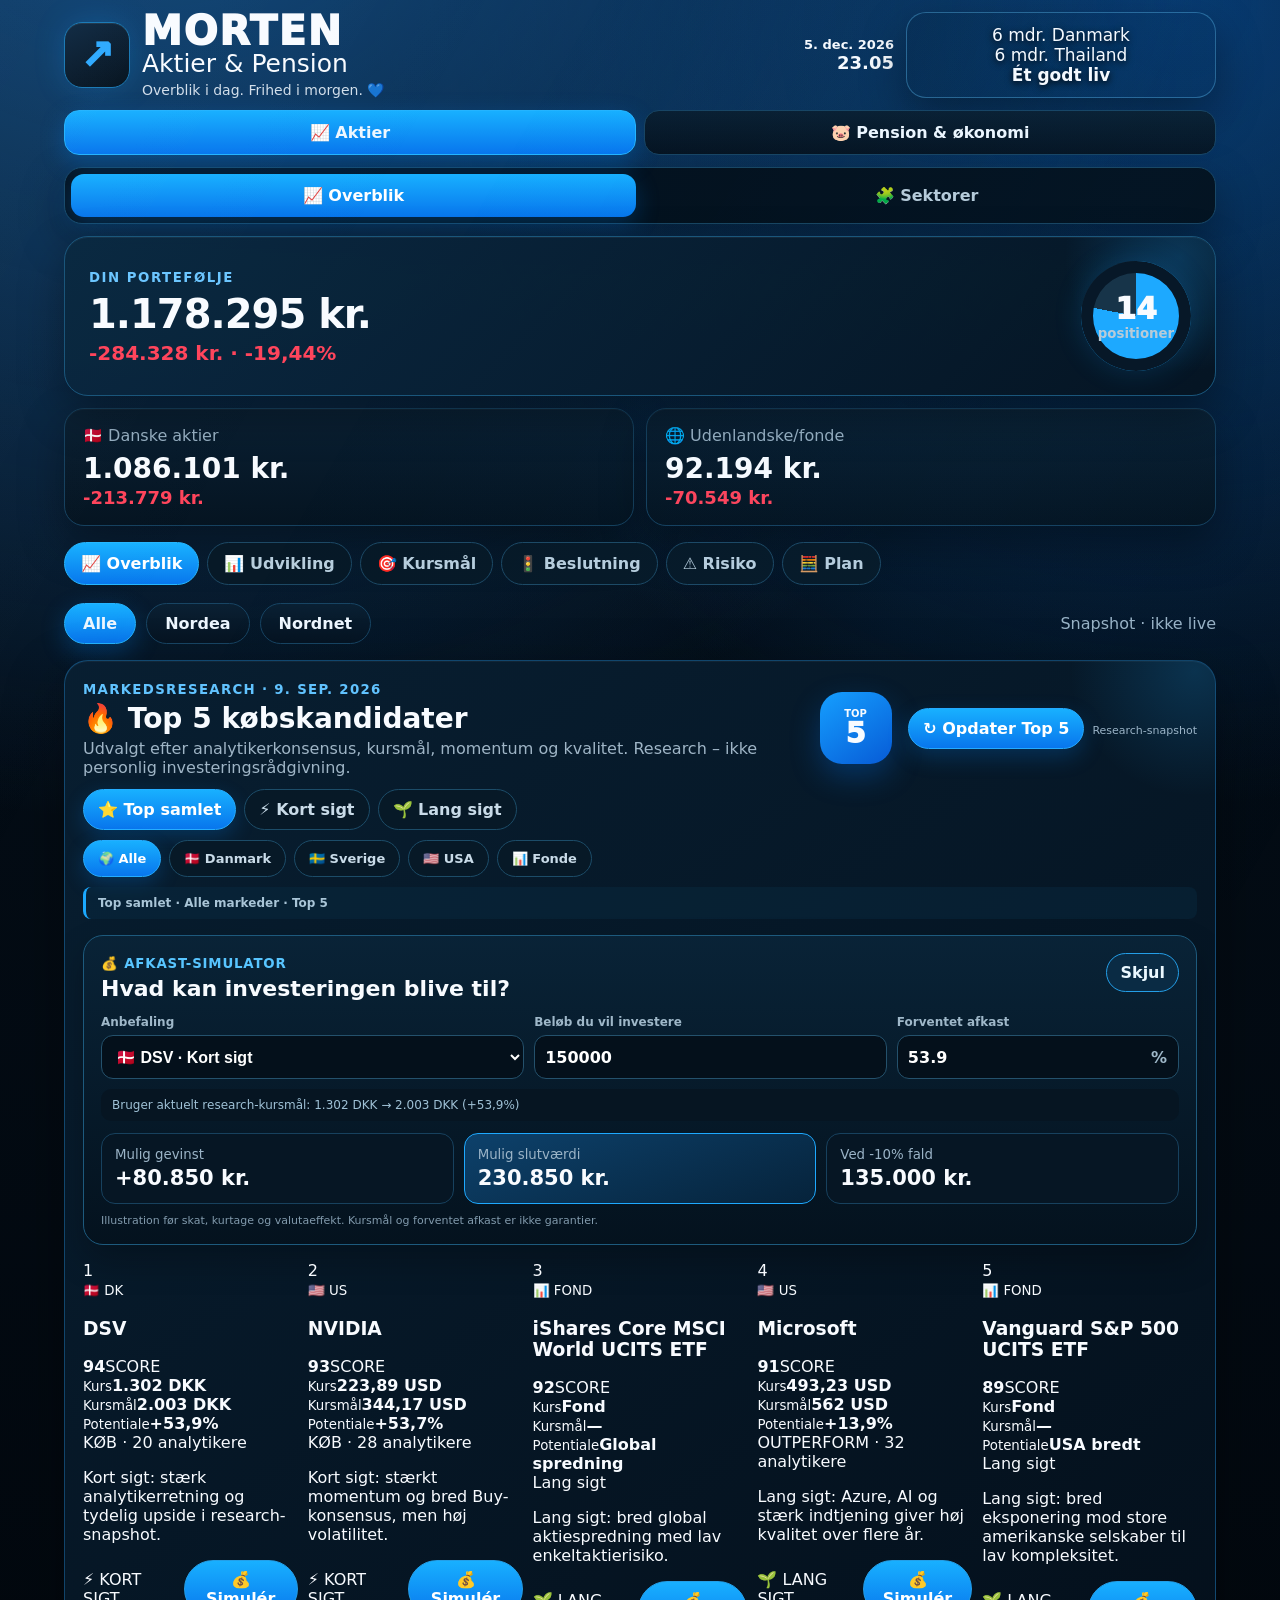
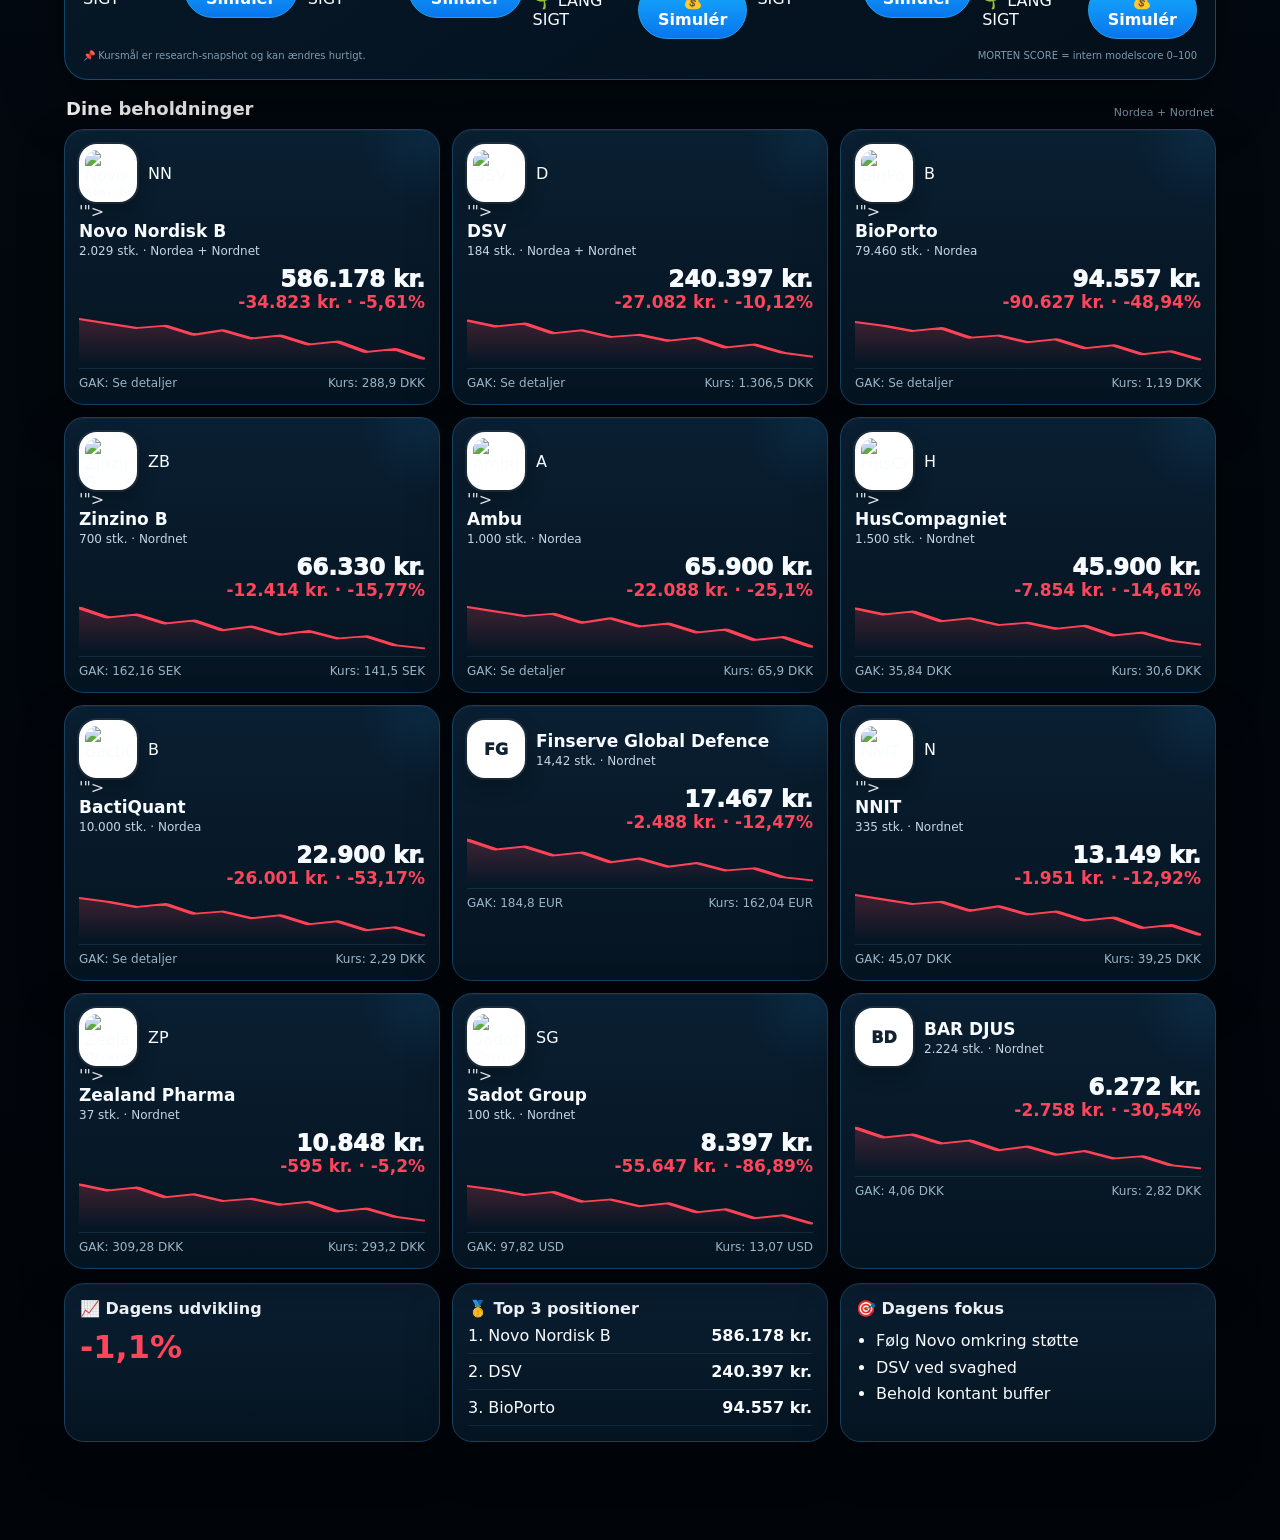
==== commit 7c00b915: "Integrate full investor suite into dashboard" ====
--- a/index.html
+++ b/index.html
@@ -1 +1 @@
-<!doctype html><html lang="da"><head><meta charset="utf-8"><meta name="viewport" content="width=device-width,initial-scale=1,viewport-fit=cover"><meta name="theme-color" content="#03111d"><title>MORTEN – Aktier & Pension</title><link rel="manifest" href="manifest.webmanifest"><link rel="stylesheet" href="styles.css"><link rel="stylesheet" href="thailand.css"><link rel="stylesheet" href="idea-filters.css"><link rel="stylesheet" href="sectors.css"><link rel="stylesheet" href="portfolio-tools.css"></head><body><div id="app"><header class="top"><div class="brand"><div class="brandmark">↗</div><div><div class="morten">MORTEN</div><div class="subtitle">Aktier & Pension</div><div class="tagline">Overblik i dag. Frihed i morgen. 💙</div></div></div><div class="topright"><div class="clock"><b id="today"></b><span id="now"></span></div><div class="dream"><span>6 mdr. Danmark</span><span>6 mdr. Thailand</span><b>Ét godt liv</b></div></div></header><nav class="topnav"><button class="active" data-page="stocks">📈 Aktier</button><button data-page="pension">🐷 Pension & økonomi</button></nav><main><section id="stocks" class="page active"><div class="heroCard"><div><small>DIN PORTEFØLJE</small><h1 id="total"></h1><div id="pl" class="heroLoss"></div></div><div class="ring"><span>14</span><small>positioner</small></div></div><div class="cards summary"><article><span>🇩🇰 Danske aktier</span><strong id="danish"></strong><em id="danishpl"></em></article><article><span>🌐 Udenlandske/fonde</span><strong id="foreign"></strong><em id="foreignpl"></em></article></div><div class="toolbar"><div class="filters"><button class="filter active" data-filter="all">Alle</button><button class="filter" data-filter="Nordea">Nordea</button><button class="filter" data-filter="Nordnet">Nordnet</button></div><span class="snapshot">Snapshot · ikke live</span></div><section class="ideas"><div class="ideasHead"><div><small>MARKEDSRESEARCH · 9. SEP. 2026</small><h2>🔥 Top 5 købskandidater</h2><p>Udvalgt efter analytikerkonsensus, kursmål, momentum og kvalitet. Research – ikke personlig investeringsrådgivning.</p></div><div class="scoreBadge"><b>TOP</b><span>5</span></div></div><div class="ideaFilters"></div><div id="buyList" class="buyList"></div><div class="ideaFoot"><span>📌 Kursmål er research-snapshot og kan ændres hurtigt.</span><span>MORTEN SCORE = intern modelscore 0–100</span></div></section><div class="sectionLabel"><span>Dine beholdninger</span><small>Nordea + Nordnet</small></div><div id="rows" class="stockgrid"></div><div class="bottom"><article><div class="paneltitle">📈 Dagens udvikling</div><div class="marketbox"><b>-1,1%</b></div></article><article><div class="paneltitle">🥇 Top 3 positioner</div><div id="top3"></div></article><article><div class="paneltitle">🎯 Dagens fokus</div><ul><li>Følg Novo omkring støtte</li><li>DSV ved svaghed</li><li>Behold kontant buffer</li></ul></article></div></section><section id="pension" class="page"><div class="pensionHero"><div><small>DIN FRIHEDSPLAN</small><h1>Hvornår kan du stoppe?</h1><p>Simulér selv alder, afkast, indbetaling og hvor længe pengene skal række.</p></div><div class="pensionBadge">🌴</div></div><div class="cards pensionSummary"><article><span>Pensionsopsparing</span><strong id="pensionNow">4.300.000 kr.</strong></article><article><span>Friværdi</span><strong>1.000.000 kr.</strong></article><article><span>Samlet formue</span><strong>5.300.000 kr.</strong></article></div><article class="simulator"><div class="simHead"><div><div class="paneltitle">🎛️ Pensionssimulator</div><h2>Prøv dine egne scenarier</h2></div><button id="resetSim">Nulstil</button></div><div class="controls"><label><span>Pensionsalder <b id="retireAgeOut">63 år</b></span><input id="retireAge" type="range" min="58" max="70" value="63"></label><label><span>Årligt afkast <b id="returnOut">5,0%</b></span><input id="returnRate" type="range" min="1" max="9" step="0.5" value="5"></label><label><span>Årlig indbetaling <b id="contribOut">48.000 kr.</b></span><input id="contrib" type="range" min="0" max="150000" step="6000" value="48000"></label><label><span>Pengene skal række til <b id="endAgeOut">85 år</b></span><input id="endAge" type="range" min="75" max="95" value="85"></label><label><span>Inflation <b id="inflationOut">2,0%</b></span><input id="inflation" type="range" min="0" max="5" step="0.5" value="2"></label></div><div class="simResults"><div><small>Forventet formue ved pension</small><strong id="futureValue"></strong></div><div class="highlight"><small>Illustrativ udbetaling pr. måned</small><strong id="monthlyValue"></strong></div><div><small>År på pension</small><strong id="retireYears"></strong></div></div></article><article class="big chartcard"><div class="charthead"><div><div class="paneltitle">📊 Udvikling frem mod pension</div><h2 id="chartTitle">Fra 52 til 63 år</h2></div></div><div class="chartwrap"><svg id="pensionChart" viewBox="0 0 800 330" preserveAspectRatio="none"></svg></div><div class="chartlabels"><span>Nu</span><span id="midAge"></span><span id="endChartAge"></span></div></article><article class="thailand"><div><h2>🇩🇰 Danmark + 🇹🇭 Thailand</h2><p>6 måneder hvert sted – ét godt liv.</p></div><div class="split"><div><span>Danmark</span><b>6 mdr.</b></div><div><span>Thailand</span><b>6 mdr.</b></div></div></article><p class="note">Beregningerne er illustrative og tager ikke højde for skat, konkrete pensionsprodukter, gebyrer eller folkepension.</p></section></main><nav class="bottomnav"><button class="active" data-page="stocks">⌂<span>Aktier</span></button><button data-page="pension">🐷<span>Pension & økonomi</span></button></nav></div><script src="app.js"></script><script src="idea-filters.js"></script><script src="thailand.js"></script><script src="sectors.js"></script><script src="portfolio-tools.js"></script></body></html>+<!doctype html><html lang="da"><head><meta charset="utf-8"><meta name="viewport" content="width=device-width,initial-scale=1,viewport-fit=cover"><meta name="theme-color" content="#03111d"><title>MORTEN – Aktier & Pension</title><link rel="manifest" href="manifest.webmanifest"><link rel="stylesheet" href="styles.css"><link rel="stylesheet" href="thailand.css"><link rel="stylesheet" href="idea-filters.css"><link rel="stylesheet" href="sectors.css"><link rel="stylesheet" href="portfolio-tools.css"><link rel="stylesheet" href="investor-suite.css"></head><body><div id="app"><header class="top"><div class="brand"><div class="brandmark">↗</div><div><div class="morten">MORTEN</div><div class="subtitle">Aktier & Pension</div><div class="tagline">Overblik i dag. Frihed i morgen. 💙</div></div></div><div class="topright"><div class="clock"><b id="today"></b><span id="now"></span></div><div class="dream"><span>6 mdr. Danmark</span><span>6 mdr. Thailand</span><b>Ét godt liv</b></div></div></header><nav class="topnav"><button class="active" data-page="stocks">📈 Aktier</button><button data-page="pension">🐷 Pension & økonomi</button></nav><main><section id="stocks" class="page active"><div class="heroCard"><div><small>DIN PORTEFØLJE</small><h1 id="total"></h1><div id="pl" class="heroLoss"></div></div><div class="ring"><span>14</span><small>positioner</small></div></div><div class="cards summary"><article><span>🇩🇰 Danske aktier</span><strong id="danish"></strong><em id="danishpl"></em></article><article><span>🌐 Udenlandske/fonde</span><strong id="foreign"></strong><em id="foreignpl"></em></article></div><div class="toolbar"><div class="filters"><button class="filter active" data-filter="all">Alle</button><button class="filter" data-filter="Nordea">Nordea</button><button class="filter" data-filter="Nordnet">Nordnet</button></div><span class="snapshot">Snapshot · ikke live</span></div><section class="ideas"><div class="ideasHead"><div><small>MARKEDSRESEARCH · 9. SEP. 2026</small><h2>🔥 Top 5 købskandidater</h2><p>Udvalgt efter analytikerkonsensus, kursmål, momentum og kvalitet. Research – ikke personlig investeringsrådgivning.</p></div><div class="scoreBadge"><b>TOP</b><span>5</span></div></div><div class="ideaFilters"></div><div id="buyList" class="buyList"></div><div class="ideaFoot"><span>📌 Kursmål er research-snapshot og kan ændres hurtigt.</span><span>MORTEN SCORE = intern modelscore 0–100</span></div></section><div class="sectionLabel"><span>Dine beholdninger</span><small>Nordea + Nordnet</small></div><div id="rows" class="stockgrid"></div><div class="bottom"><article><div class="paneltitle">📈 Dagens udvikling</div><div class="marketbox"><b>-1,1%</b></div></article><article><div class="paneltitle">🥇 Top 3 positioner</div><div id="top3"></div></article><article><div class="paneltitle">🎯 Dagens fokus</div><ul><li>Følg Novo omkring støtte</li><li>DSV ved svaghed</li><li>Behold kontant buffer</li></ul></article></div></section><section id="pension" class="page"><div class="pensionHero"><div><small>DIN FRIHEDSPLAN</small><h1>Hvornår kan du stoppe?</h1><p>Simulér selv alder, afkast, indbetaling og hvor længe pengene skal række.</p></div><div class="pensionBadge">🌴</div></div><div class="cards pensionSummary"><article><span>Pensionsopsparing</span><strong id="pensionNow">4.300.000 kr.</strong></article><article><span>Friværdi</span><strong>1.000.000 kr.</strong></article><article><span>Samlet formue</span><strong>5.300.000 kr.</strong></article></div><article class="simulator"><div class="simHead"><div><div class="paneltitle">🎛️ Pensionssimulator</div><h2>Prøv dine egne scenarier</h2></div><button id="resetSim">Nulstil</button></div><div class="controls"><label><span>Pensionsalder <b id="retireAgeOut">63 år</b></span><input id="retireAge" type="range" min="58" max="70" value="63"></label><label><span>Årligt afkast <b id="returnOut">5,0%</b></span><input id="returnRate" type="range" min="1" max="9" step="0.5" value="5"></label><label><span>Årlig indbetaling <b id="contribOut">48.000 kr.</b></span><input id="contrib" type="range" min="0" max="150000" step="6000" value="48000"></label><label><span>Pengene skal række til <b id="endAgeOut">85 år</b></span><input id="endAge" type="range" min="75" max="95" value="85"></label><label><span>Inflation <b id="inflationOut">2,0%</b></span><input id="inflation" type="range" min="0" max="5" step="0.5" value="2"></label></div><div class="simResults"><div><small>Forventet formue ved pension</small><strong id="futureValue"></strong></div><div class="highlight"><small>Illustrativ udbetaling pr. måned</small><strong id="monthlyValue"></strong></div><div><small>År på pension</small><strong id="retireYears"></strong></div></div></article><article class="big chartcard"><div class="charthead"><div><div class="paneltitle">📊 Udvikling frem mod pension</div><h2 id="chartTitle">Fra 52 til 63 år</h2></div></div><div class="chartwrap"><svg id="pensionChart" viewBox="0 0 800 330" preserveAspectRatio="none"></svg></div><div class="chartlabels"><span>Nu</span><span id="midAge"></span><span id="endChartAge"></span></div></article><article class="thailand"><div><h2>🇩🇰 Danmark + 🇹🇭 Thailand</h2><p>6 måneder hvert sted – ét godt liv.</p></div><div class="split"><div><span>Danmark</span><b>6 mdr.</b></div><div><span>Thailand</span><b>6 mdr.</b></div></div></article><p class="note">Beregningerne er illustrative og tager ikke højde for skat, konkrete pensionsprodukter, gebyrer eller folkepension.</p></section></main><nav class="bottomnav"><button class="active" data-page="stocks">⌂<span>Aktier</span></button><button data-page="pension">🐷<span>Pension & økonomi</span></button></nav></div><script src="app.js"></script><script src="idea-filters.js"></script><script src="thailand.js"></script><script src="sectors.js"></script><script src="portfolio-tools.js"></script><script src="investor-suite.js"></script></body></html>
--- a/investor-suite.css
+++ b/investor-suite.css
@@ -0,0 +1 @@
+.decisionGrid,.riskNotes{display:grid;grid-template-columns:repeat(3,1fr);gap:10px;margin-top:12px}.premiumCard,.watchCard,.riskHero,.riskBars,.riskNotes article,.whatIf,.exitPlan,.taxCard{border:1px solid #173f58;background:linear-gradient(145deg,#071b29,#06131d);border-radius:20px;padding:17px}.premiumCard b{font-size:25px}.traffic{display:inline-block;padding:6px 9px;border-radius:999px;font-size:10px;font-weight:950}.traffic.green{background:#0d533c;color:#6ff0b8}.traffic.yellow{background:#5b4811;color:#ffe06a}.traffic.red{background:#59202a;color:#ff8d9a}.watchCard{margin-top:10px}.watchChips{display:flex;flex-wrap:wrap;gap:7px}.watchChips span{background:#0c2637;border:1px solid #1d4d68;border-radius:999px;padding:8px 11px;font-size:12px}.riskHero{display:flex;align-items:center;gap:18px;margin-top:12px}.riskGauge{width:100px;height:100px;border-radius:50%;border:10px solid #ff9d32;display:grid;place-content:center;text-align:center;flex:none}.riskGauge b{font-size:20px}.riskGauge span{font-size:9px;color:#9cb4c4}.riskBars{margin-top:10px}.riskBars>div{margin:13px 0}.riskBars span{display:flex;justify-content:space-between;font-size:12px}.riskBars i{display:block;height:10px;background:#0c2738;border-radius:999px;margin-top:7px;overflow:hidden}.riskBars em{display:block;height:100%;background:linear-gradient(90deg,#168fff,#48c8ff);border-radius:999px}.riskNotes{grid-template-columns:1fr 1fr}.riskNotes strong{display:block;font-size:21px;margin-top:5px}.whatIf{margin-top:12px}.whatGrid,.exitRows,.taxMetrics{display:grid;grid-template-columns:repeat(3,1fr);gap:10px}.whatGrid label,.exitRows label{color:#92adbf;font-size:11px;font-weight:800}.whatGrid input,.exitRows input,.exitRows select{box-sizing:border-box;width:100%;margin-top:6px;background:#06121c;border:1px solid #24506b;color:white;border-radius:12px;padding:12px}.whatResults{display:grid;grid-template-columns:repeat(3,1fr);gap:8px;margin-top:12px}.whatResults div,.taxMetrics div{background:#0b2231;border-radius:14px;padding:13px}.whatResults small,.taxMetrics small{display:block;color:#87a5b8}.whatResults strong,.taxMetrics strong{display:block;margin-top:5px}.exitPlan,.taxCard{margin-top:10px}.exitRows{grid-template-columns:repeat(4,1fr)}.exitPlan button{margin-top:12px;border:0;background:#168fff;color:white;font-weight:900;padding:11px 15px;border-radius:12px}.taxMetrics{grid-template-columns:1fr 1fr}.investorPanel p{color:#91aabd;line-height:1.5}@media(max-width:700px){.portfolioTabs{display:flex;overflow:auto}.decisionGrid,.riskNotes,.whatGrid,.whatResults,.exitRows,.taxMetrics{grid-template-columns:1fr}.riskHero{align-items:flex-start}.riskGauge{width:78px;height:78px;border-width:8px}.premiumCard{padding:14px}}
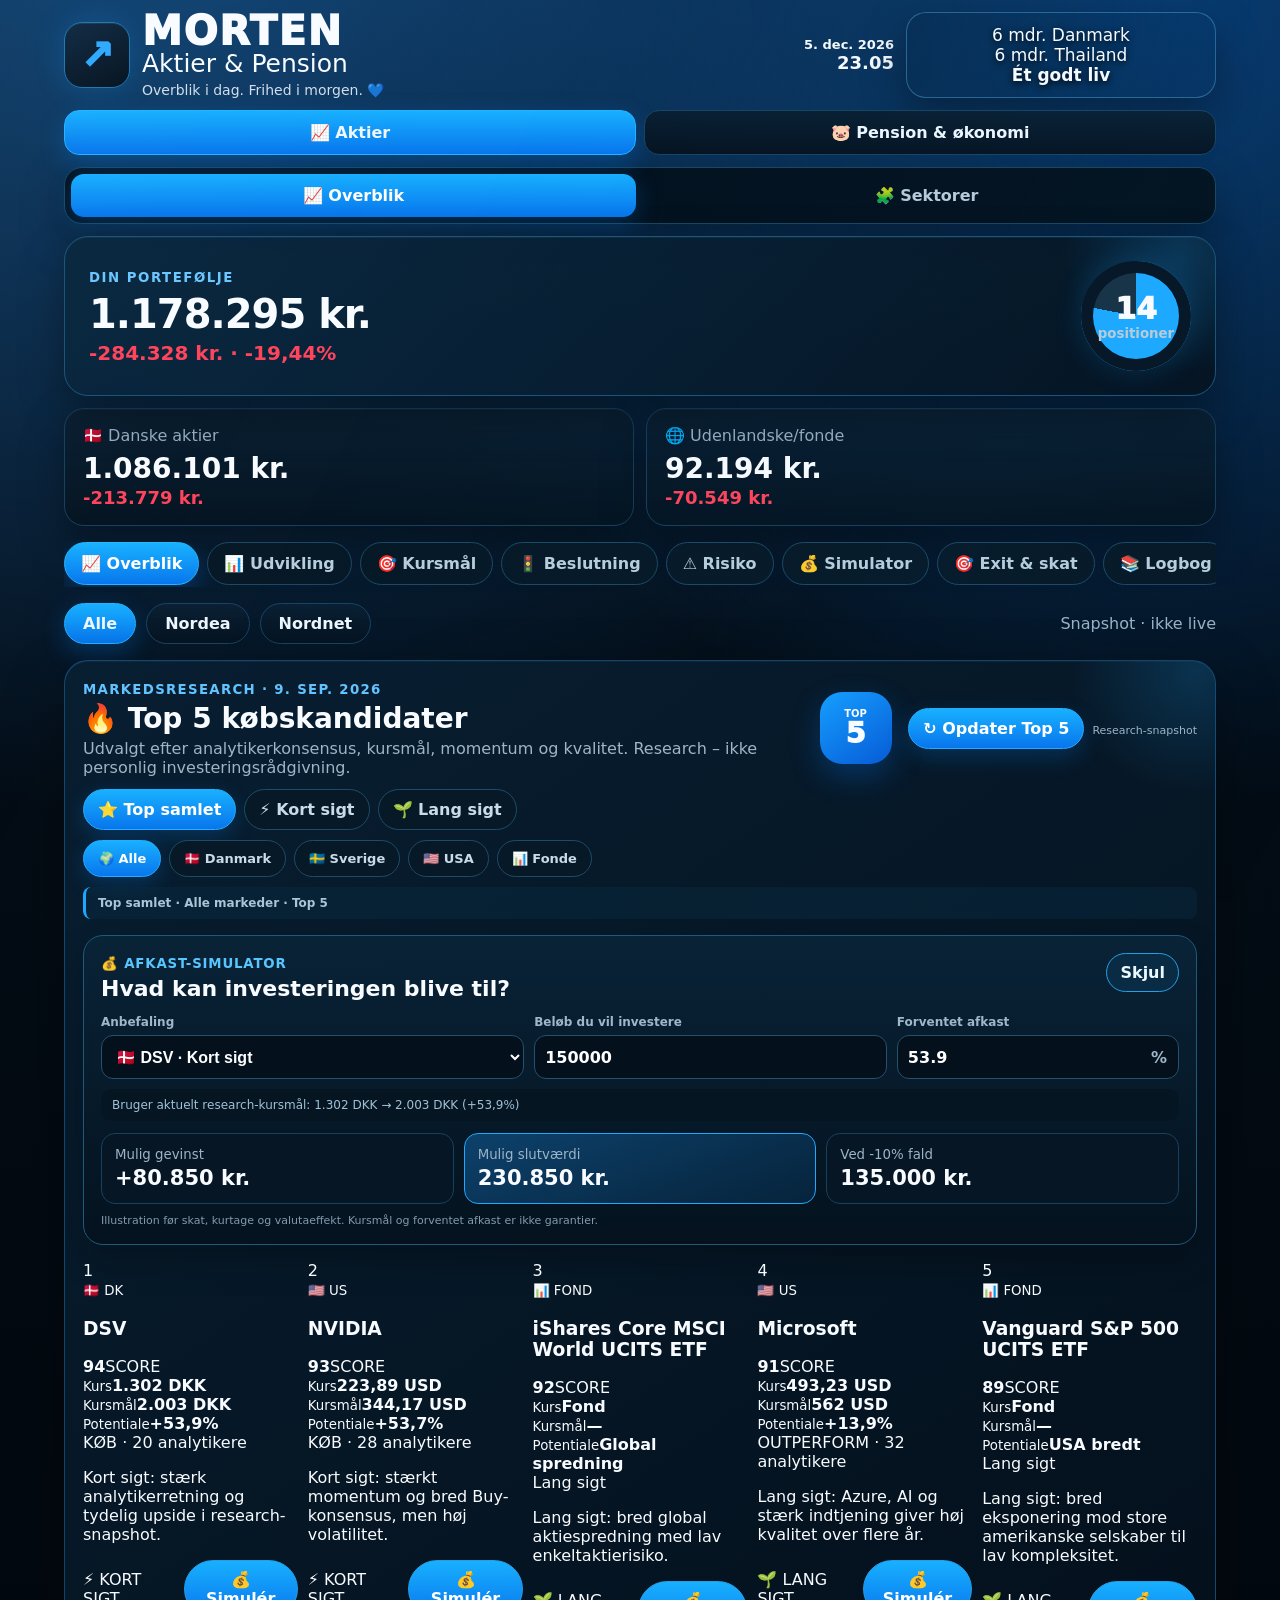
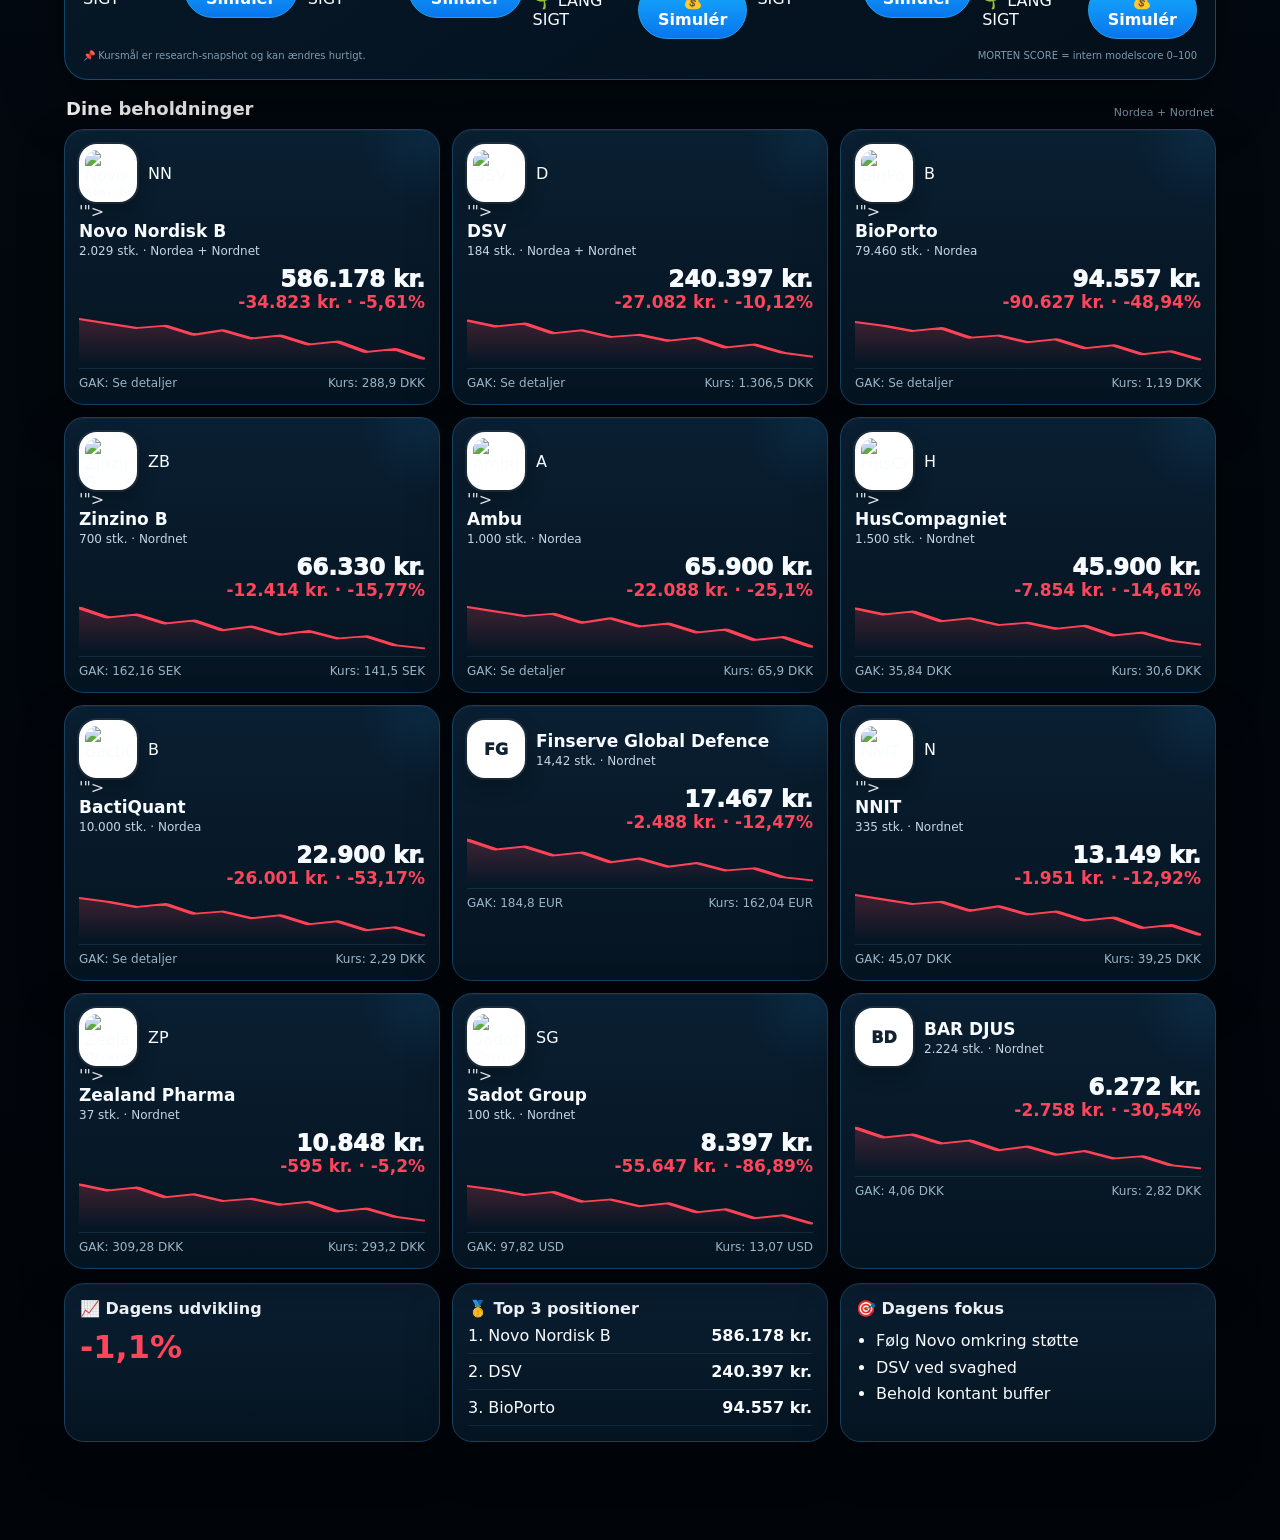
==== commit 812f0f67: "Force latest app assets with cache-busting" ====
--- a/index.html
+++ b/index.html
@@ -1 +1 @@
-<!doctype html><html lang="da"><head><meta charset="utf-8"><meta name="viewport" content="width=device-width,initial-scale=1,viewport-fit=cover"><meta name="theme-color" content="#03111d"><title>MORTEN – Aktier & Pension</title><link rel="manifest" href="manifest.webmanifest"><link rel="stylesheet" href="styles.css"><link rel="stylesheet" href="thailand.css"><link rel="stylesheet" href="idea-filters.css"><link rel="stylesheet" href="sectors.css"><link rel="stylesheet" href="portfolio-tools.css"><link rel="stylesheet" href="investor-suite.css"></head><body><div id="app"><header class="top"><div class="brand"><div class="brandmark">↗</div><div><div class="morten">MORTEN</div><div class="subtitle">Aktier & Pension</div><div class="tagline">Overblik i dag. Frihed i morgen. 💙</div></div></div><div class="topright"><div class="clock"><b id="today"></b><span id="now"></span></div><div class="dream"><span>6 mdr. Danmark</span><span>6 mdr. Thailand</span><b>Ét godt liv</b></div></div></header><nav class="topnav"><button class="active" data-page="stocks">📈 Aktier</button><button data-page="pension">🐷 Pension & økonomi</button></nav><main><section id="stocks" class="page active"><div class="heroCard"><div><small>DIN PORTEFØLJE</small><h1 id="total"></h1><div id="pl" class="heroLoss"></div></div><div class="ring"><span>14</span><small>positioner</small></div></div><div class="cards summary"><article><span>🇩🇰 Danske aktier</span><strong id="danish"></strong><em id="danishpl"></em></article><article><span>🌐 Udenlandske/fonde</span><strong id="foreign"></strong><em id="foreignpl"></em></article></div><div class="toolbar"><div class="filters"><button class="filter active" data-filter="all">Alle</button><button class="filter" data-filter="Nordea">Nordea</button><button class="filter" data-filter="Nordnet">Nordnet</button></div><span class="snapshot">Snapshot · ikke live</span></div><section class="ideas"><div class="ideasHead"><div><small>MARKEDSRESEARCH · 9. SEP. 2026</small><h2>🔥 Top 5 købskandidater</h2><p>Udvalgt efter analytikerkonsensus, kursmål, momentum og kvalitet. Research – ikke personlig investeringsrådgivning.</p></div><div class="scoreBadge"><b>TOP</b><span>5</span></div></div><div class="ideaFilters"></div><div id="buyList" class="buyList"></div><div class="ideaFoot"><span>📌 Kursmål er research-snapshot og kan ændres hurtigt.</span><span>MORTEN SCORE = intern modelscore 0–100</span></div></section><div class="sectionLabel"><span>Dine beholdninger</span><small>Nordea + Nordnet</small></div><div id="rows" class="stockgrid"></div><div class="bottom"><article><div class="paneltitle">📈 Dagens udvikling</div><div class="marketbox"><b>-1,1%</b></div></article><article><div class="paneltitle">🥇 Top 3 positioner</div><div id="top3"></div></article><article><div class="paneltitle">🎯 Dagens fokus</div><ul><li>Følg Novo omkring støtte</li><li>DSV ved svaghed</li><li>Behold kontant buffer</li></ul></article></div></section><section id="pension" class="page"><div class="pensionHero"><div><small>DIN FRIHEDSPLAN</small><h1>Hvornår kan du stoppe?</h1><p>Simulér selv alder, afkast, indbetaling og hvor længe pengene skal række.</p></div><div class="pensionBadge">🌴</div></div><div class="cards pensionSummary"><article><span>Pensionsopsparing</span><strong id="pensionNow">4.300.000 kr.</strong></article><article><span>Friværdi</span><strong>1.000.000 kr.</strong></article><article><span>Samlet formue</span><strong>5.300.000 kr.</strong></article></div><article class="simulator"><div class="simHead"><div><div class="paneltitle">🎛️ Pensionssimulator</div><h2>Prøv dine egne scenarier</h2></div><button id="resetSim">Nulstil</button></div><div class="controls"><label><span>Pensionsalder <b id="retireAgeOut">63 år</b></span><input id="retireAge" type="range" min="58" max="70" value="63"></label><label><span>Årligt afkast <b id="returnOut">5,0%</b></span><input id="returnRate" type="range" min="1" max="9" step="0.5" value="5"></label><label><span>Årlig indbetaling <b id="contribOut">48.000 kr.</b></span><input id="contrib" type="range" min="0" max="150000" step="6000" value="48000"></label><label><span>Pengene skal række til <b id="endAgeOut">85 år</b></span><input id="endAge" type="range" min="75" max="95" value="85"></label><label><span>Inflation <b id="inflationOut">2,0%</b></span><input id="inflation" type="range" min="0" max="5" step="0.5" value="2"></label></div><div class="simResults"><div><small>Forventet formue ved pension</small><strong id="futureValue"></strong></div><div class="highlight"><small>Illustrativ udbetaling pr. måned</small><strong id="monthlyValue"></strong></div><div><small>År på pension</small><strong id="retireYears"></strong></div></div></article><article class="big chartcard"><div class="charthead"><div><div class="paneltitle">📊 Udvikling frem mod pension</div><h2 id="chartTitle">Fra 52 til 63 år</h2></div></div><div class="chartwrap"><svg id="pensionChart" viewBox="0 0 800 330" preserveAspectRatio="none"></svg></div><div class="chartlabels"><span>Nu</span><span id="midAge"></span><span id="endChartAge"></span></div></article><article class="thailand"><div><h2>🇩🇰 Danmark + 🇹🇭 Thailand</h2><p>6 måneder hvert sted – ét godt liv.</p></div><div class="split"><div><span>Danmark</span><b>6 mdr.</b></div><div><span>Thailand</span><b>6 mdr.</b></div></div></article><p class="note">Beregningerne er illustrative og tager ikke højde for skat, konkrete pensionsprodukter, gebyrer eller folkepension.</p></section></main><nav class="bottomnav"><button class="active" data-page="stocks">⌂<span>Aktier</span></button><button data-page="pension">🐷<span>Pension & økonomi</span></button></nav></div><script src="app.js"></script><script src="idea-filters.js"></script><script src="thailand.js"></script><script src="sectors.js"></script><script src="portfolio-tools.js"></script><script src="investor-suite.js"></script></body></html>+<!doctype html><html lang="da"><head><meta charset="utf-8"><meta name="viewport" content="width=device-width,initial-scale=1,viewport-fit=cover"><meta name="theme-color" content="#03111d"><title>MORTEN – Aktier & Pension</title><link rel="manifest" href="manifest.webmanifest?v=13"><link rel="stylesheet" href="styles.css?v=13"><link rel="stylesheet" href="thailand.css?v=13"><link rel="stylesheet" href="idea-filters.css?v=13"><link rel="stylesheet" href="sectors.css?v=13"><link rel="stylesheet" href="portfolio-tools.css?v=13"><link rel="stylesheet" href="investor-suite.css?v=13"></head><body><div id="app"><header class="top"><div class="brand"><div class="brandmark">↗</div><div><div class="morten">MORTEN</div><div class="subtitle">Aktier & Pension</div><div class="tagline">Overblik i dag. Frihed i morgen. 💙</div></div></div><div class="topright"><div class="clock"><b id="today"></b><span id="now"></span></div><div class="dream"><span>6 mdr. Danmark</span><span>6 mdr. Thailand</span><b>Ét godt liv</b></div></div></header><nav class="topnav"><button class="active" data-page="stocks">📈 Aktier</button><button data-page="pension">🐷 Pension & økonomi</button></nav><main><section id="stocks" class="page active"><div class="heroCard"><div><small>DIN PORTEFØLJE</small><h1 id="total"></h1><div id="pl" class="heroLoss"></div></div><div class="ring"><span>14</span><small>positioner</small></div></div><div class="cards summary"><article><span>🇩🇰 Danske aktier</span><strong id="danish"></strong><em id="danishpl"></em></article><article><span>🌐 Udenlandske/fonde</span><strong id="foreign"></strong><em id="foreignpl"></em></article></div><div class="toolbar"><div class="filters"><button class="filter active" data-filter="all">Alle</button><button class="filter" data-filter="Nordea">Nordea</button><button class="filter" data-filter="Nordnet">Nordnet</button></div><span class="snapshot">Snapshot · ikke live</span></div><section class="ideas"><div class="ideasHead"><div><small>MARKEDSRESEARCH · 9. SEP. 2026</small><h2>🔥 Top 5 købskandidater</h2><p>Udvalgt efter analytikerkonsensus, kursmål, momentum og kvalitet. Research – ikke personlig investeringsrådgivning.</p></div><div class="scoreBadge"><b>TOP</b><span>5</span></div></div><div class="ideaFilters"></div><div id="buyList" class="buyList"></div><div class="ideaFoot"><span>📌 Kursmål er research-snapshot og kan ændres hurtigt.</span><span>MORTEN SCORE = intern modelscore 0–100</span></div></section><div class="sectionLabel"><span>Dine beholdninger</span><small>Nordea + Nordnet</small></div><div id="rows" class="stockgrid"></div><div class="bottom"><article><div class="paneltitle">📈 Dagens udvikling</div><div class="marketbox"><b>-1,1%</b></div></article><article><div class="paneltitle">🥇 Top 3 positioner</div><div id="top3"></div></article><article><div class="paneltitle">🎯 Dagens fokus</div><ul><li>Følg Novo omkring støtte</li><li>DSV ved svaghed</li><li>Behold kontant buffer</li></ul></article></div></section><section id="pension" class="page"><div class="pensionHero"><div><small>DIN FRIHEDSPLAN</small><h1>Hvornår kan du stoppe?</h1><p>Simulér selv alder, afkast, indbetaling og hvor længe pengene skal række.</p></div><div class="pensionBadge">🌴</div></div><div class="cards pensionSummary"><article><span>Pensionsopsparing</span><strong id="pensionNow">4.300.000 kr.</strong></article><article><span>Friværdi</span><strong>1.000.000 kr.</strong></article><article><span>Samlet formue</span><strong>5.300.000 kr.</strong></article></div><article class="simulator"><div class="simHead"><div><div class="paneltitle">🎛️ Pensionssimulator</div><h2>Prøv dine egne scenarier</h2></div><button id="resetSim">Nulstil</button></div><div class="controls"><label><span>Pensionsalder <b id="retireAgeOut">63 år</b></span><input id="retireAge" type="range" min="58" max="70" value="63"></label><label><span>Årligt afkast <b id="returnOut">5,0%</b></span><input id="returnRate" type="range" min="1" max="9" step="0.5" value="5"></label><label><span>Årlig indbetaling <b id="contribOut">48.000 kr.</b></span><input id="contrib" type="range" min="0" max="150000" step="6000" value="48000"></label><label><span>Pengene skal række til <b id="endAgeOut">85 år</b></span><input id="endAge" type="range" min="75" max="95" value="85"></label><label><span>Inflation <b id="inflationOut">2,0%</b></span><input id="inflation" type="range" min="0" max="5" step="0.5" value="2"></label></div><div class="simResults"><div><small>Forventet formue ved pension</small><strong id="futureValue"></strong></div><div class="highlight"><small>Illustrativ udbetaling pr. måned</small><strong id="monthlyValue"></strong></div><div><small>År på pension</small><strong id="retireYears"></strong></div></div></article><article class="big chartcard"><div class="charthead"><div><div class="paneltitle">📊 Udvikling frem mod pension</div><h2 id="chartTitle">Fra 52 til 63 år</h2></div></div><div class="chartwrap"><svg id="pensionChart" viewBox="0 0 800 330" preserveAspectRatio="none"></svg></div><div class="chartlabels"><span>Nu</span><span id="midAge"></span><span id="endChartAge"></span></div></article><article class="thailand"><div><h2>🇩🇰 Danmark + 🇹🇭 Thailand</h2><p>6 måneder hvert sted – ét godt liv.</p></div><div class="split"><div><span>Danmark</span><b>6 mdr.</b></div><div><span>Thailand</span><b>6 mdr.</b></div></div></article><p class="note">Beregningerne er illustrative og tager ikke højde for skat, konkrete pensionsprodukter, gebyrer eller folkepension.</p></section></main><nav class="bottomnav"><button class="active" data-page="stocks">⌂<span>Aktier</span></button><button data-page="pension">🐷<span>Pension & økonomi</span></button></nav></div><script src="app.js?v=13"></script><script src="idea-filters.js?v=13"></script><script src="thailand.js?v=13"></script><script src="sectors.js?v=13"></script><script src="portfolio-tools.js?v=13"></script><script src="investor-suite.js?v=13"></script></body></html>
--- a/portfolio-tools.css
+++ b/portfolio-tools.css
@@ -1 +1 @@
-.portfolioTabs{display:flex;gap:8px;margin:16px 0;overflow:auto;padding-bottom:2px}.portfolioTabs button,.periodBtns button{border:1px solid #1d4965;background:#071927;color:#b8cedd;border-radius:999px;padding:11px 16px;font-weight:900;white-space:nowrap}.portfolioTabs button.active,.periodBtns button.active{background:linear-gradient(180deg,#19b2ff,#0877ed);border-color:#26b7ff;color:white}.portfolioToolPanel{margin:14px 0 22px}.toolHero{border:1px solid #173f58;background:radial-gradient(circle at 90% 10%,rgba(0,145,255,.22),transparent 42%),linear-gradient(145deg,#071b2a,#06131e);border-radius:22px;padding:20px}.toolHero small{color:#58bfff;font-weight:900;letter-spacing:.12em}.toolHero h2{margin:7px 0;font-size:25px}.toolHero p,.targetCard p,.toolNote{color:#91aabd;line-height:1.5}.periodBtns{display:flex;gap:8px;margin:14px 0}.historyCard{display:grid;grid-template-columns:1fr 1fr;gap:10px}.historyCard>div,.emptyHistory,.targetCard{border:1px solid #173f58;background:#071722;border-radius:18px;padding:16px}.historyCard small,.targetMetrics small,.targetPotential small{display:block;color:#89a5b8;font-size:11px;font-weight:800}.historyCard strong{display:block;margin-top:6px;font-size:20px}.emptyHistory{margin-top:10px;text-align:center;padding:25px}.historyLine{height:70px;margin:0 auto 12px;max-width:500px;background:linear-gradient(170deg,transparent 45%,#168fff 46%,#168fff 49%,transparent 50%);opacity:.65}.targetGrid{display:grid;grid-template-columns:repeat(2,minmax(0,1fr));gap:10px;margin-top:12px}.targetTop,.targetMetrics{display:flex;justify-content:space-between;gap:10px}.targetTop h3{margin:0}.targetTop span{color:#87a8bd;font-size:12px}.targetMetrics{margin:15px 0}.targetMetrics strong{display:block;margin-top:4px}.targetPotential{padding:13px;border-radius:14px;background:rgba(10,113,75,.22);border:1px solid rgba(42,193,128,.35)}.targetPotential span,.targetPotential b{display:block}.targetPotential b{font-size:18px;margin:4px 0;color:#55dfa1}.targetMissing{padding:13px;border-radius:14px;background:#0b1e2b;color:#8ea8ba}.toolNote{font-size:11px}@media(max-width:650px){.portfolioTabs{display:grid;grid-template-columns:repeat(3,1fr)}.portfolioTabs button{padding:10px 5px;font-size:11px}.targetGrid,.historyCard{grid-template-columns:1fr}.toolHero h2{font-size:21px}}+.portfolioTabs{display:flex;gap:8px;margin:16px 0;overflow:auto;padding-bottom:2px}.portfolioTabs button,.periodBtns button{border:1px solid #1d4965;background:#071927;color:#b8cedd;border-radius:999px;padding:11px 16px;font-weight:900;white-space:nowrap}.portfolioTabs button.active,.periodBtns button.active{background:linear-gradient(180deg,#19b2ff,#0877ed);border-color:#26b7ff;color:white;box-shadow:0 8px 22px rgba(8,119,237,.28)}.portfolioToolPanel{margin:14px 0 22px}.toolHero{border:1px solid #173f58;background:radial-gradient(circle at 90% 10%,rgba(0,145,255,.22),transparent 42%),linear-gradient(145deg,#071b2a,#06131e);border-radius:22px;padding:20px}.toolHero small{color:#58bfff;font-weight:900;letter-spacing:.12em}.toolHero h2{margin:7px 0;font-size:25px}.toolHero p,.targetCard p,.toolNote{color:#91aabd;line-height:1.5}.periodBtns{display:flex;gap:8px;margin:14px 0}.historyCard{display:grid;grid-template-columns:1fr 1fr;gap:10px}.historyCard>div,.emptyHistory,.targetCard{border:1px solid #173f58;background:#071722;border-radius:18px;padding:16px}.historyCard small,.targetMetrics small,.targetPotential small{display:block;color:#89a5b8;font-size:11px;font-weight:800}.historyCard strong{display:block;margin-top:6px;font-size:20px}.emptyHistory{margin-top:10px;text-align:center;padding:25px}.historyLine{height:70px;margin:0 auto 12px;max-width:500px;background:linear-gradient(170deg,transparent 45%,#168fff 46%,#168fff 49%,transparent 50%);opacity:.65}.targetGrid{display:grid;grid-template-columns:repeat(2,minmax(0,1fr));gap:10px;margin-top:12px}.targetTop,.targetMetrics{display:flex;justify-content:space-between;gap:10px}.targetTop h3{margin:0}.targetTop span{color:#87a8bd;font-size:12px}.targetMetrics{margin:15px 0}.targetMetrics strong{display:block;margin-top:4px}.targetPotential{padding:13px;border-radius:14px;background:rgba(10,113,75,.22);border:1px solid rgba(42,193,128,.35)}.targetPotential span,.targetPotential b{display:block}.targetPotential b{font-size:18px;margin:4px 0;color:#55dfa1}.targetMissing{padding:13px;border-radius:14px;background:#0b1e2b;color:#8ea8ba}.toolNote{font-size:11px}[data-panel="development"] .toolHero{background:radial-gradient(circle at 85% 10%,rgba(34,211,238,.22),transparent 42%),linear-gradient(145deg,#062334,#07131f);border-color:#1d6174}[data-panel="development"] .historyCard>div{background:linear-gradient(145deg,#082633,#071720);border-color:#1b5264}[data-panel="targets"] .toolHero{background:radial-gradient(circle at 88% 8%,rgba(250,204,21,.22),transparent 38%),linear-gradient(145deg,#241d09,#09151f);border-color:#6d5a18}[data-panel="targets"] .toolHero small{color:#ffd85e}[data-panel="targets"] .targetCard{background:linear-gradient(145deg,#111b23,#0b151d);border-color:#4f431e;box-shadow:inset 0 1px 0 rgba(255,218,92,.05)}[data-panel="targets"] .targetPotential{background:linear-gradient(145deg,rgba(15,115,82,.32),rgba(7,57,43,.22))}@media(max-width:650px){.portfolioTabs{display:grid;grid-template-columns:repeat(3,1fr)}.portfolioTabs button{padding:10px 5px;font-size:11px}.targetGrid,.historyCard{grid-template-columns:1fr}.toolHero h2{font-size:21px}}
--- a/investor-suite.css
+++ b/investor-suite.css
@@ -1 +1 @@
-.decisionGrid,.riskNotes{display:grid;grid-template-columns:repeat(3,1fr);gap:10px;margin-top:12px}.premiumCard,.watchCard,.riskHero,.riskBars,.riskNotes article,.whatIf,.exitPlan,.taxCard{border:1px solid #173f58;background:linear-gradient(145deg,#071b29,#06131d);border-radius:20px;padding:17px}.premiumCard b{font-size:25px}.traffic{display:inline-block;padding:6px 9px;border-radius:999px;font-size:10px;font-weight:950}.traffic.green{background:#0d533c;color:#6ff0b8}.traffic.yellow{background:#5b4811;color:#ffe06a}.traffic.red{background:#59202a;color:#ff8d9a}.watchCard{margin-top:10px}.watchChips{display:flex;flex-wrap:wrap;gap:7px}.watchChips span{background:#0c2637;border:1px solid #1d4d68;border-radius:999px;padding:8px 11px;font-size:12px}.riskHero{display:flex;align-items:center;gap:18px;margin-top:12px}.riskGauge{width:100px;height:100px;border-radius:50%;border:10px solid #ff9d32;display:grid;place-content:center;text-align:center;flex:none}.riskGauge b{font-size:20px}.riskGauge span{font-size:9px;color:#9cb4c4}.riskBars{margin-top:10px}.riskBars>div{margin:13px 0}.riskBars span{display:flex;justify-content:space-between;font-size:12px}.riskBars i{display:block;height:10px;background:#0c2738;border-radius:999px;margin-top:7px;overflow:hidden}.riskBars em{display:block;height:100%;background:linear-gradient(90deg,#168fff,#48c8ff);border-radius:999px}.riskNotes{grid-template-columns:1fr 1fr}.riskNotes strong{display:block;font-size:21px;margin-top:5px}.whatIf{margin-top:12px}.whatGrid,.exitRows,.taxMetrics{display:grid;grid-template-columns:repeat(3,1fr);gap:10px}.whatGrid label,.exitRows label{color:#92adbf;font-size:11px;font-weight:800}.whatGrid input,.exitRows input,.exitRows select{box-sizing:border-box;width:100%;margin-top:6px;background:#06121c;border:1px solid #24506b;color:white;border-radius:12px;padding:12px}.whatResults{display:grid;grid-template-columns:repeat(3,1fr);gap:8px;margin-top:12px}.whatResults div,.taxMetrics div{background:#0b2231;border-radius:14px;padding:13px}.whatResults small,.taxMetrics small{display:block;color:#87a5b8}.whatResults strong,.taxMetrics strong{display:block;margin-top:5px}.exitPlan,.taxCard{margin-top:10px}.exitRows{grid-template-columns:repeat(4,1fr)}.exitPlan button{margin-top:12px;border:0;background:#168fff;color:white;font-weight:900;padding:11px 15px;border-radius:12px}.taxMetrics{grid-template-columns:1fr 1fr}.investorPanel p{color:#91aabd;line-height:1.5}@media(max-width:700px){.portfolioTabs{display:flex;overflow:auto}.decisionGrid,.riskNotes,.whatGrid,.whatResults,.exitRows,.taxMetrics{grid-template-columns:1fr}.riskHero{align-items:flex-start}.riskGauge{width:78px;height:78px;border-width:8px}.premiumCard{padding:14px}}+.decisionGrid,.riskNotes{display:grid;grid-template-columns:repeat(3,1fr);gap:10px;margin-top:12px}.premiumCard,.watchCard,.riskHero,.riskBars,.riskNotes article,.whatIf,.exitPlan,.taxCard,.logPanel,.cashflowHero,.tradeSummary{border:1px solid #173f58;background:linear-gradient(145deg,#071b29,#06131d);border-radius:20px;padding:17px}.premiumCard b{font-size:25px}.traffic{display:inline-block;padding:6px 9px;border-radius:999px;font-size:10px;font-weight:950}.traffic.green{background:#0d533c;color:#6ff0b8}.traffic.yellow{background:#5b4811;color:#ffe06a}.traffic.red{background:#59202a;color:#ff8d9a}.watchCard{margin-top:10px}.watchChips{display:flex;flex-wrap:wrap;gap:7px}.watchChips span{background:#0c2637;border:1px solid #1d4d68;border-radius:999px;padding:8px 11px;font-size:12px}.riskHero{display:flex;align-items:center;gap:18px;margin-top:12px}.riskGauge{width:100px;height:100px;border-radius:50%;border:10px solid #ff9d32;display:grid;place-content:center;text-align:center;flex:none}.riskGauge b{font-size:20px}.riskGauge span{font-size:9px;color:#9cb4c4}.riskBars{margin-top:10px}.riskBars>div{margin:13px 0}.riskBars span{display:flex;justify-content:space-between;font-size:12px}.riskBars i{display:block;height:10px;background:#0c2738;border-radius:999px;margin-top:7px;overflow:hidden}.riskBars em{display:block;height:100%;background:linear-gradient(90deg,#168fff,#48c8ff);border-radius:999px}.riskNotes{grid-template-columns:1fr 1fr}.riskNotes strong{display:block;font-size:21px;margin-top:5px}.whatIf{margin-top:12px}.whatGrid,.exitRows,.taxMetrics{display:grid;grid-template-columns:repeat(3,1fr);gap:10px}.whatGrid label,.exitRows label,.logForm label{color:#92adbf;font-size:11px;font-weight:800}.whatGrid input,.exitRows input,.exitRows select,.logForm input,.logForm select{box-sizing:border-box;width:100%;margin-top:6px;background:#06121c;border:1px solid #24506b;color:white;border-radius:12px;padding:12px}.whatResults{display:grid;grid-template-columns:repeat(3,1fr);gap:8px;margin-top:12px}.whatResults div,.taxMetrics div{background:#0b2231;border-radius:14px;padding:13px}.whatResults small,.taxMetrics small,.cashflowHero small,.tradeSummary small{display:block;color:#87a5b8}.whatResults strong,.taxMetrics strong,.cashflowHero strong,.tradeSummary strong{display:block;margin-top:5px}.exitPlan,.taxCard{margin-top:10px}.exitRows{grid-template-columns:repeat(4,1fr)}.exitPlan button,.logForm button{margin-top:12px;border:0;background:#168fff;color:white;font-weight:900;padding:11px 15px;border-radius:12px}.taxMetrics{grid-template-columns:1fr 1fr}.investorPanel p{color:#91aabd;line-height:1.5}.logTabs{display:flex;gap:8px;overflow:auto;margin:12px 0}.logTabs button{border:1px solid #214d67;background:#0b2130;color:#9fb6c5;border-radius:999px;padding:9px 12px;font-weight:850;white-space:nowrap}.logTabs button.active{background:#168fff;color:white;border-color:#168fff}.logPanel{display:none}.logPanel.active{display:block}.logForm{display:grid;grid-template-columns:repeat(5,1fr);gap:10px;align-items:end}.tradesForm{grid-template-columns:repeat(7,1fr)}.logList{display:grid;gap:8px;margin-top:14px}.logList article{display:flex;justify-content:space-between;align-items:center;gap:12px;background:#0a2030;border:1px solid #153c53;border-radius:15px;padding:12px 14px}.logList article div{min-width:0}.logList b,.logList span,.logList small{display:block}.logList span{color:#a8bdca;font-size:12px;margin-top:3px}.logList small{color:#6ff0b8;margin-top:4px}.logList button{border:0;background:#40202a;color:#ff98a4;border-radius:10px;width:32px;height:32px;font-size:20px}.emptyLog{padding:24px;text-align:center;color:#7894a7}.cashflowHero{margin-top:14px}.cashflowHero strong{font-size:24px}.cashflowHero span{display:block;color:#7895a8;font-size:11px;margin-top:5px}.tradeSummary{display:grid;grid-template-columns:1fr 2fr;gap:8px;margin-top:14px}.tradeSummary div{background:#0b2231;border-radius:14px;padding:12px}[data-panel="decision"] .toolHero{background:radial-gradient(circle at 88% 8%,rgba(139,92,246,.28),transparent 40%),linear-gradient(145deg,#16102a,#08131f);border-color:#49377d}[data-panel="decision"] .premiumCard{background:linear-gradient(145deg,#15152b,#09141e);border-color:#423c6c}[data-panel="decision"] .watchCard{background:linear-gradient(145deg,#111d35,#0a1521);border-color:#334f78}[data-panel="risk"] .toolHero{background:radial-gradient(circle at 88% 8%,rgba(249,115,22,.3),transparent 42%),linear-gradient(145deg,#2a160b,#0a141d);border-color:#70401d}[data-panel="risk"] .riskHero,[data-panel="risk"] .riskBars,[data-panel="risk"] .riskNotes article{background:linear-gradient(145deg,#26170d,#0a161f);border-color:#5a391f}[data-panel="risk"] .riskBars em{background:linear-gradient(90deg,#ff7a1a,#ffc14d)}[data-panel="simulator"] .toolHero{background:radial-gradient(circle at 88% 8%,rgba(16,185,129,.3),transparent 42%),linear-gradient(145deg,#09261f,#07151d);border-color:#23664f}[data-panel="simulator"] .whatIf{background:linear-gradient(145deg,#0c2a22,#071820);border-color:#2a7058}[data-panel="simulator"] .whatResults div{background:linear-gradient(145deg,#11352c,#0a2022);border:1px solid #245f50}[data-panel="planner"] .toolHero{background:radial-gradient(circle at 88% 8%,rgba(236,72,153,.26),transparent 42%),linear-gradient(145deg,#28101f,#09131d);border-color:#66314e}[data-panel="planner"] .exitPlan,[data-panel="planner"] .taxCard{background:linear-gradient(145deg,#21121d,#09151e);border-color:#553047}[data-panel="logbook"] .toolHero{background:radial-gradient(circle at 88% 8%,rgba(56,189,248,.23),transparent 42%),linear-gradient(145deg,#0b2130,#0a141d);border-color:#2c5a73}[data-panel="logbook"] .logPanel,[data-panel="logbook"] .cashflowHero,[data-panel="logbook"] .tradeSummary{background:linear-gradient(145deg,#0c2230,#08161f);border-color:#28506a}@media(max-width:700px){.portfolioTabs{display:flex;overflow:auto}.decisionGrid,.riskNotes,.whatGrid,.whatResults,.exitRows,.taxMetrics,.logForm,.tradesForm,.tradeSummary{grid-template-columns:1fr}.riskHero{align-items:flex-start}.riskGauge{width:78px;height:78px;border-width:8px}.premiumCard{padding:14px}.logPanel{padding:14px}.logForm button{width:100%}}
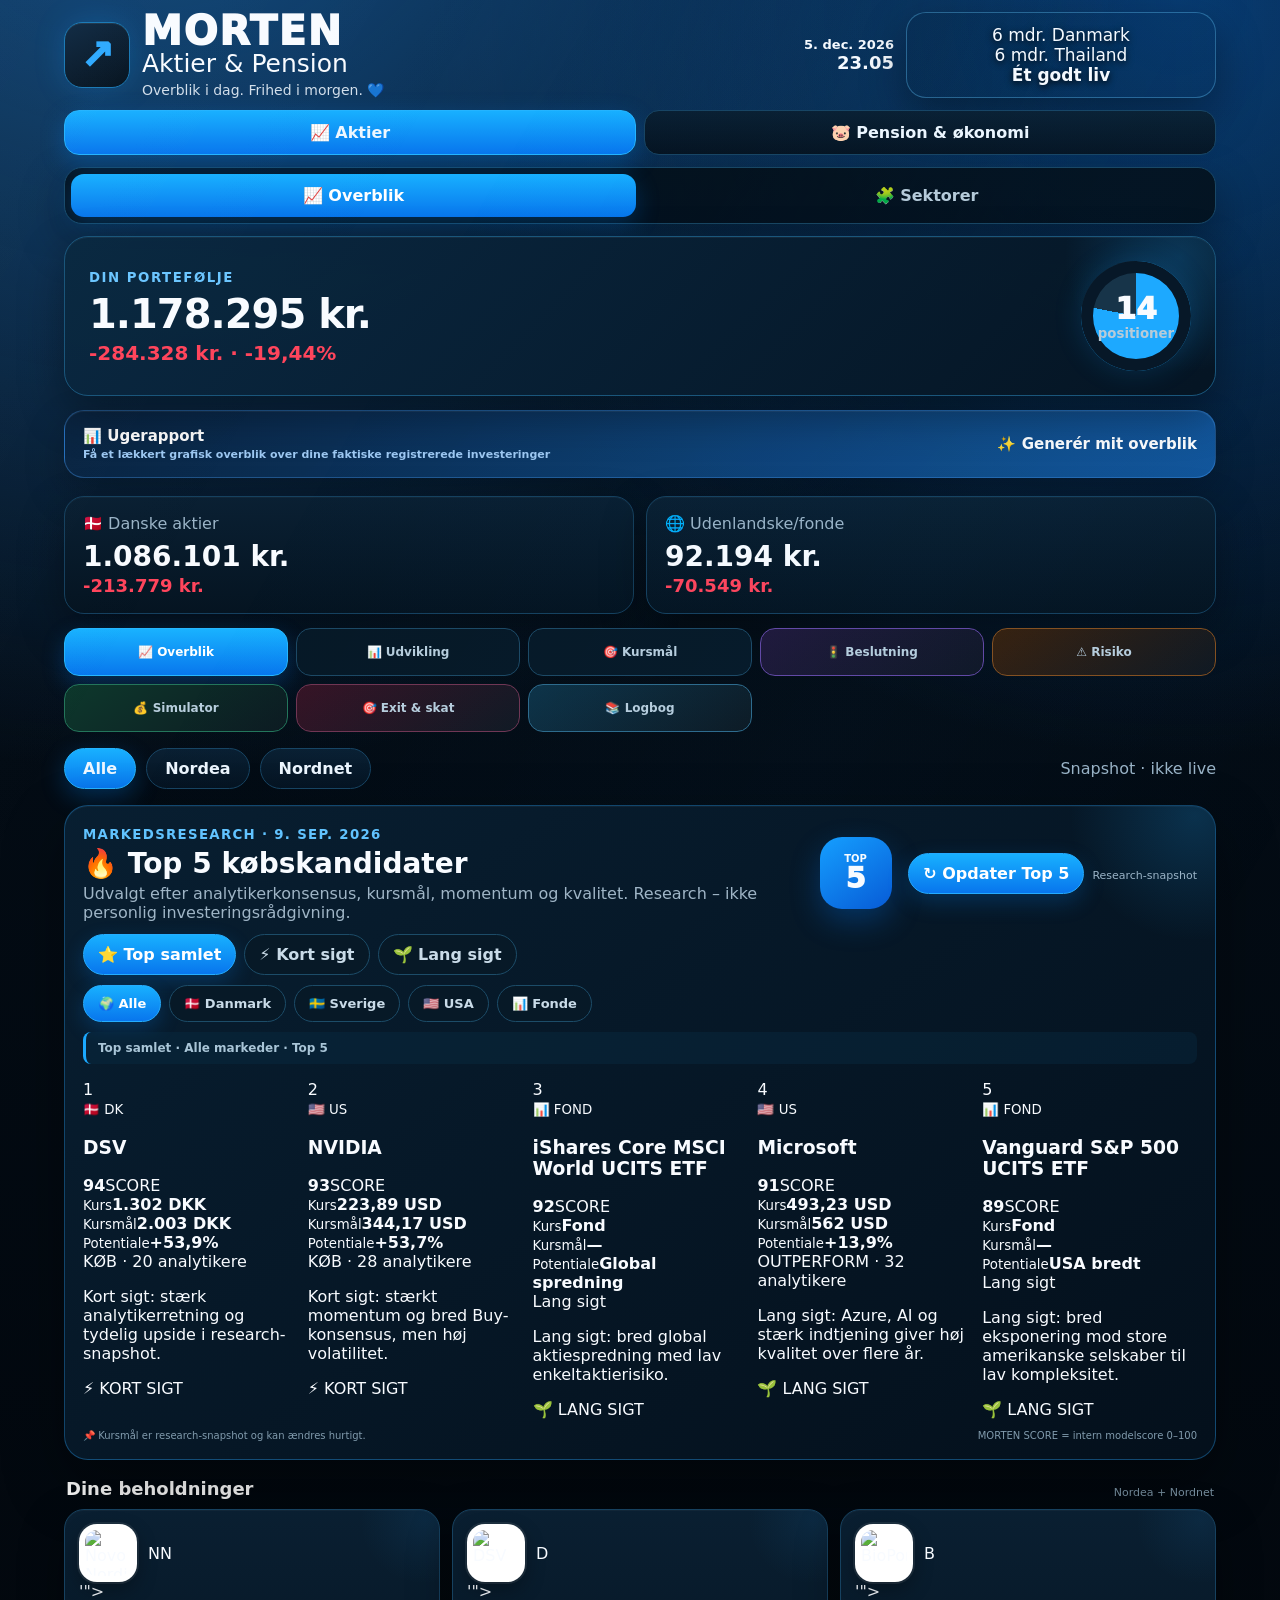
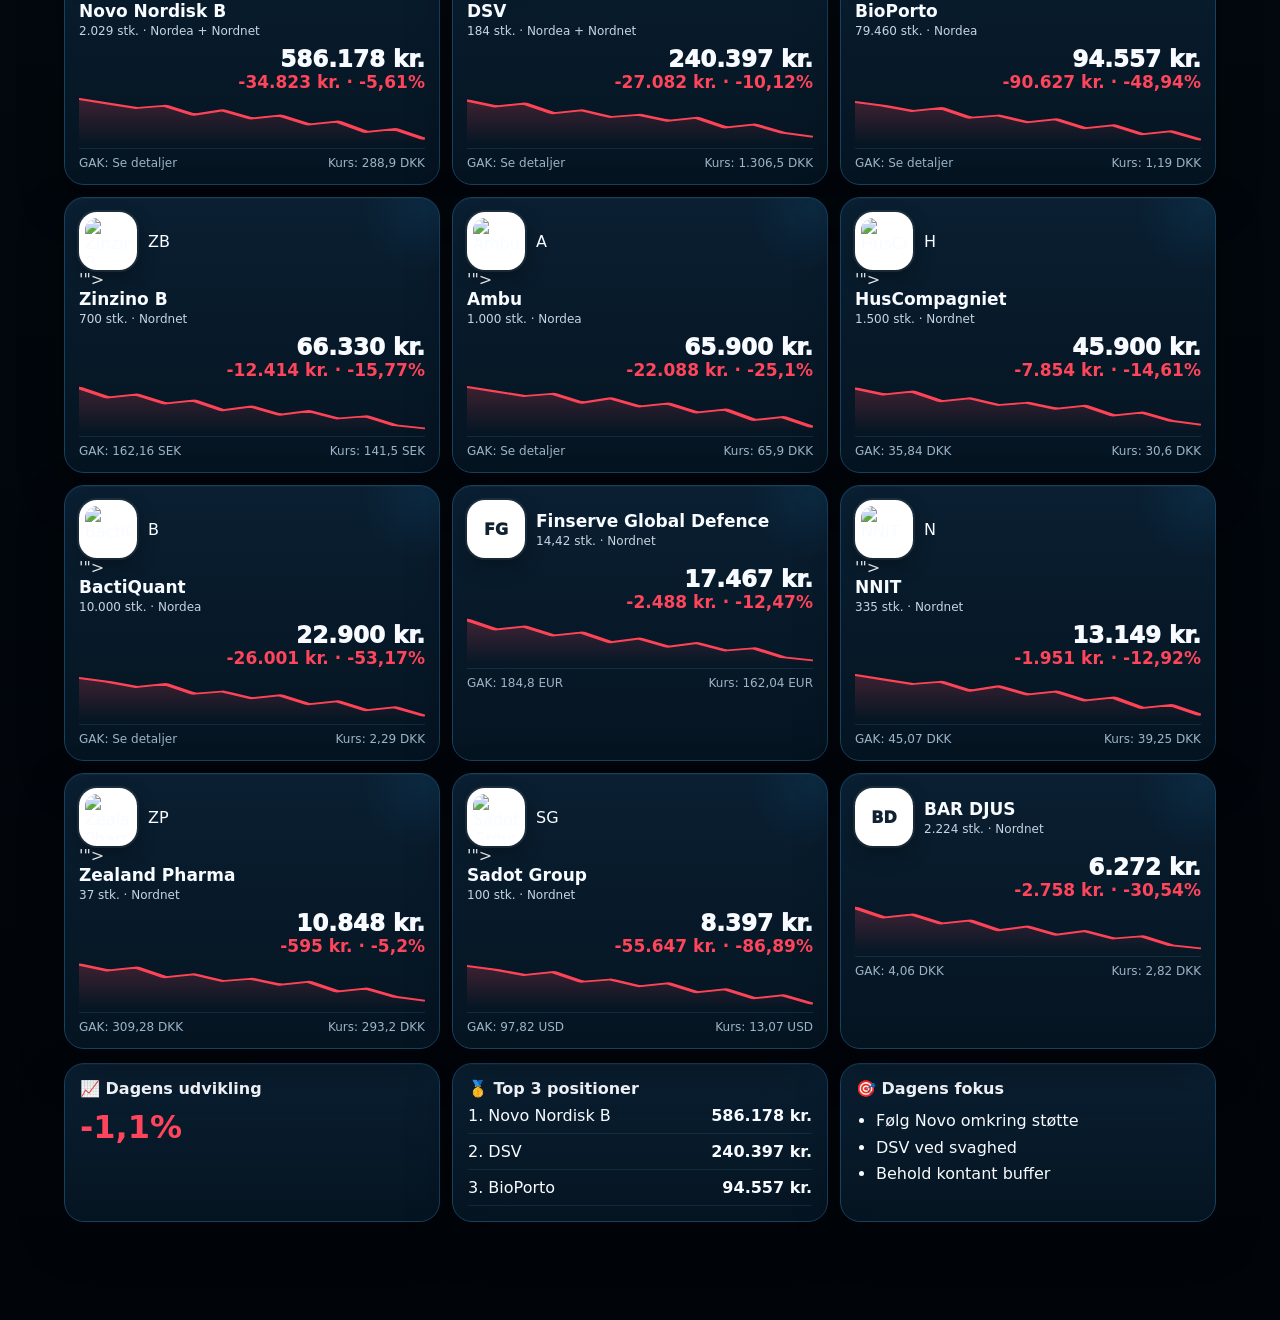
==== commit c693a73e: "Load v16 weekly report in main app" ====
--- a/index.html
+++ b/index.html
@@ -1 +1 @@
-<!doctype html><html lang="da"><head><meta charset="utf-8"><meta name="viewport" content="width=device-width,initial-scale=1,viewport-fit=cover"><meta name="theme-color" content="#03111d"><title>MORTEN – Aktier & Pension</title><link rel="manifest" href="manifest.webmanifest?v=13"><link rel="stylesheet" href="styles.css?v=13"><link rel="stylesheet" href="thailand.css?v=13"><link rel="stylesheet" href="idea-filters.css?v=13"><link rel="stylesheet" href="sectors.css?v=13"><link rel="stylesheet" href="portfolio-tools.css?v=13"><link rel="stylesheet" href="investor-suite.css?v=13"></head><body><div id="app"><header class="top"><div class="brand"><div class="brandmark">↗</div><div><div class="morten">MORTEN</div><div class="subtitle">Aktier & Pension</div><div class="tagline">Overblik i dag. Frihed i morgen. 💙</div></div></div><div class="topright"><div class="clock"><b id="today"></b><span id="now"></span></div><div class="dream"><span>6 mdr. Danmark</span><span>6 mdr. Thailand</span><b>Ét godt liv</b></div></div></header><nav class="topnav"><button class="active" data-page="stocks">📈 Aktier</button><button data-page="pension">🐷 Pension & økonomi</button></nav><main><section id="stocks" class="page active"><div class="heroCard"><div><small>DIN PORTEFØLJE</small><h1 id="total"></h1><div id="pl" class="heroLoss"></div></div><div class="ring"><span>14</span><small>positioner</small></div></div><div class="cards summary"><article><span>🇩🇰 Danske aktier</span><strong id="danish"></strong><em id="danishpl"></em></article><article><span>🌐 Udenlandske/fonde</span><strong id="foreign"></strong><em id="foreignpl"></em></article></div><div class="toolbar"><div class="filters"><button class="filter active" data-filter="all">Alle</button><button class="filter" data-filter="Nordea">Nordea</button><button class="filter" data-filter="Nordnet">Nordnet</button></div><span class="snapshot">Snapshot · ikke live</span></div><section class="ideas"><div class="ideasHead"><div><small>MARKEDSRESEARCH · 9. SEP. 2026</small><h2>🔥 Top 5 købskandidater</h2><p>Udvalgt efter analytikerkonsensus, kursmål, momentum og kvalitet. Research – ikke personlig investeringsrådgivning.</p></div><div class="scoreBadge"><b>TOP</b><span>5</span></div></div><div class="ideaFilters"></div><div id="buyList" class="buyList"></div><div class="ideaFoot"><span>📌 Kursmål er research-snapshot og kan ændres hurtigt.</span><span>MORTEN SCORE = intern modelscore 0–100</span></div></section><div class="sectionLabel"><span>Dine beholdninger</span><small>Nordea + Nordnet</small></div><div id="rows" class="stockgrid"></div><div class="bottom"><article><div class="paneltitle">📈 Dagens udvikling</div><div class="marketbox"><b>-1,1%</b></div></article><article><div class="paneltitle">🥇 Top 3 positioner</div><div id="top3"></div></article><article><div class="paneltitle">🎯 Dagens fokus</div><ul><li>Følg Novo omkring støtte</li><li>DSV ved svaghed</li><li>Behold kontant buffer</li></ul></article></div></section><section id="pension" class="page"><div class="pensionHero"><div><small>DIN FRIHEDSPLAN</small><h1>Hvornår kan du stoppe?</h1><p>Simulér selv alder, afkast, indbetaling og hvor længe pengene skal række.</p></div><div class="pensionBadge">🌴</div></div><div class="cards pensionSummary"><article><span>Pensionsopsparing</span><strong id="pensionNow">4.300.000 kr.</strong></article><article><span>Friværdi</span><strong>1.000.000 kr.</strong></article><article><span>Samlet formue</span><strong>5.300.000 kr.</strong></article></div><article class="simulator"><div class="simHead"><div><div class="paneltitle">🎛️ Pensionssimulator</div><h2>Prøv dine egne scenarier</h2></div><button id="resetSim">Nulstil</button></div><div class="controls"><label><span>Pensionsalder <b id="retireAgeOut">63 år</b></span><input id="retireAge" type="range" min="58" max="70" value="63"></label><label><span>Årligt afkast <b id="returnOut">5,0%</b></span><input id="returnRate" type="range" min="1" max="9" step="0.5" value="5"></label><label><span>Årlig indbetaling <b id="contribOut">48.000 kr.</b></span><input id="contrib" type="range" min="0" max="150000" step="6000" value="48000"></label><label><span>Pengene skal række til <b id="endAgeOut">85 år</b></span><input id="endAge" type="range" min="75" max="95" value="85"></label><label><span>Inflation <b id="inflationOut">2,0%</b></span><input id="inflation" type="range" min="0" max="5" step="0.5" value="2"></label></div><div class="simResults"><div><small>Forventet formue ved pension</small><strong id="futureValue"></strong></div><div class="highlight"><small>Illustrativ udbetaling pr. måned</small><strong id="monthlyValue"></strong></div><div><small>År på pension</small><strong id="retireYears"></strong></div></div></article><article class="big chartcard"><div class="charthead"><div><div class="paneltitle">📊 Udvikling frem mod pension</div><h2 id="chartTitle">Fra 52 til 63 år</h2></div></div><div class="chartwrap"><svg id="pensionChart" viewBox="0 0 800 330" preserveAspectRatio="none"></svg></div><div class="chartlabels"><span>Nu</span><span id="midAge"></span><span id="endChartAge"></span></div></article><article class="thailand"><div><h2>🇩🇰 Danmark + 🇹🇭 Thailand</h2><p>6 måneder hvert sted – ét godt liv.</p></div><div class="split"><div><span>Danmark</span><b>6 mdr.</b></div><div><span>Thailand</span><b>6 mdr.</b></div></div></article><p class="note">Beregningerne er illustrative og tager ikke højde for skat, konkrete pensionsprodukter, gebyrer eller folkepension.</p></section></main><nav class="bottomnav"><button class="active" data-page="stocks">⌂<span>Aktier</span></button><button data-page="pension">🐷<span>Pension & økonomi</span></button></nav></div><script src="app.js?v=13"></script><script src="idea-filters.js?v=13"></script><script src="thailand.js?v=13"></script><script src="sectors.js?v=13"></script><script src="portfolio-tools.js?v=13"></script><script src="investor-suite.js?v=13"></script></body></html>+<!doctype html><html lang="da"><head><meta charset="utf-8"><meta name="viewport" content="width=device-width,initial-scale=1,viewport-fit=cover"><meta name="theme-color" content="#03111d"><title>MORTEN – Aktier & Pension</title><link rel="manifest" href="manifest.webmanifest?v=16"><link rel="stylesheet" href="styles.css?v=16"><link rel="stylesheet" href="thailand.css?v=16"><link rel="stylesheet" href="idea-filters.css?v=16"><link rel="stylesheet" href="sectors.css?v=16"><link rel="stylesheet" href="portfolio-tools.css?v=16"><link rel="stylesheet" href="investor-suite.css?v=16"><link rel="stylesheet" href="weekly-report.css?v=16"></head><body><div id="app"><header class="top"><div class="brand"><div class="brandmark">↗</div><div><div class="morten">MORTEN</div><div class="subtitle">Aktier & Pension</div><div class="tagline">Overblik i dag. Frihed i morgen. 💙</div></div></div><div class="topright"><div class="clock"><b id="today"></b><span id="now"></span></div><div class="dream"><span>6 mdr. Danmark</span><span>6 mdr. Thailand</span><b>Ét godt liv</b></div></div></header><nav class="topnav"><button class="active" data-page="stocks">📈 Aktier</button><button data-page="pension">🐷 Pension & økonomi</button></nav><main><section id="stocks" class="page active"><div class="heroCard"><div><small>DIN PORTEFØLJE</small><h1 id="total"></h1><div id="pl" class="heroLoss"></div></div><div class="ring"><span>14</span><small>positioner</small></div></div><div class="cards summary"><article><span>🇩🇰 Danske aktier</span><strong id="danish"></strong><em id="danishpl"></em></article><article><span>🌐 Udenlandske/fonde</span><strong id="foreign"></strong><em id="foreignpl"></em></article></div><div class="toolbar"><div class="filters"><button class="filter active" data-filter="all">Alle</button><button class="filter" data-filter="Nordea">Nordea</button><button class="filter" data-filter="Nordnet">Nordnet</button></div><span class="snapshot">Snapshot · ikke live</span></div><section class="ideas"><div class="ideasHead"><div><small>MARKEDSRESEARCH · 9. SEP. 2026</small><h2>🔥 Top 5 købskandidater</h2><p>Udvalgt efter analytikerkonsensus, kursmål, momentum og kvalitet. Research – ikke personlig investeringsrådgivning.</p></div><div class="scoreBadge"><b>TOP</b><span>5</span></div></div><div class="ideaFilters"></div><div id="buyList" class="buyList"></div><div class="ideaFoot"><span>📌 Kursmål er research-snapshot og kan ændres hurtigt.</span><span>MORTEN SCORE = intern modelscore 0–100</span></div></section><div class="sectionLabel"><span>Dine beholdninger</span><small>Nordea + Nordnet</small></div><div id="rows" class="stockgrid"></div><div class="bottom"><article><div class="paneltitle">📈 Dagens udvikling</div><div class="marketbox"><b>-1,1%</b></div></article><article><div class="paneltitle">🥇 Top 3 positioner</div><div id="top3"></div></article><article><div class="paneltitle">🎯 Dagens fokus</div><ul><li>Følg Novo omkring støtte</li><li>DSV ved svaghed</li><li>Behold kontant buffer</li></ul></article></div></section><section id="pension" class="page"><div class="pensionHero"><div><small>DIN FRIHEDSPLAN</small><h1>Hvornår kan du stoppe?</h1><p>Simulér selv alder, afkast, indbetaling og hvor længe pengene skal række.</p></div><div class="pensionBadge">🌴</div></div><div class="cards pensionSummary"><article><span>Pensionsopsparing</span><strong id="pensionNow">4.300.000 kr.</strong></article><article><span>Friværdi</span><strong>1.000.000 kr.</strong></article><article><span>Samlet formue</span><strong>5.300.000 kr.</strong></article></div><article class="simulator"><div class="simHead"><div><div class="paneltitle">🎛️ Pensionssimulator</div><h2>Prøv dine egne scenarier</h2></div><button id="resetSim">Nulstil</button></div><div class="controls"><label><span>Pensionsalder <b id="retireAgeOut">63 år</b></span><input id="retireAge" type="range" min="58" max="70" value="63"></label><label><span>Årligt afkast <b id="returnOut">5,0%</b></span><input id="returnRate" type="range" min="1" max="9" step="0.5" value="5"></label><label><span>Årlig indbetaling <b id="contribOut">48.000 kr.</b></span><input id="contrib" type="range" min="0" max="150000" step="6000" value="48000"></label><label><span>Pengene skal række til <b id="endAgeOut">85 år</b></span><input id="endAge" type="range" min="75" max="95" value="85"></label><label><span>Inflation <b id="inflationOut">2,0%</b></span><input id="inflation" type="range" min="0" max="5" step="0.5" value="2"></label></div><div class="simResults"><div><small>Forventet formue ved pension</small><strong id="futureValue"></strong></div><div class="highlight"><small>Illustrativ udbetaling pr. måned</small><strong id="monthlyValue"></strong></div><div><small>År på pension</small><strong id="retireYears"></strong></div></div></article><article class="big chartcard"><div class="charthead"><div><div class="paneltitle">📊 Udvikling frem mod pension</div><h2 id="chartTitle">Fra 52 til 63 år</h2></div></div><div class="chartwrap"><svg id="pensionChart" viewBox="0 0 800 330" preserveAspectRatio="none"></svg></div><div class="chartlabels"><span>Nu</span><span id="midAge"></span><span id="endChartAge"></span></div></article><article class="thailand"><div><h2>🇩🇰 Danmark + 🇹🇭 Thailand</h2><p>6 måneder hvert sted – ét godt liv.</p></div><div class="split"><div><span>Danmark</span><b>6 mdr.</b></div><div><span>Thailand</span><b>6 mdr.</b></div></div></article><p class="note">Beregningerne er illustrative og tager ikke højde for skat, konkrete pensionsprodukter, gebyrer eller folkepension.</p></section></main><nav class="bottomnav"><button class="active" data-page="stocks">⌂<span>Aktier</span></button><button data-page="pension">🐷<span>Pension & økonomi</span></button></nav></div><script src="app.js?v=16"></script><script src="idea-filters.js?v=16"></script><script src="thailand.js?v=16"></script><script src="sectors.js?v=16"></script><script src="portfolio-tools.js?v=16"></script><script src="investor-suite.js?v=16"></script><script src="weekly-report.js?v=16"></script></body></html>
--- a/idea-filters.css
+++ b/idea-filters.css
@@ -1 +1 @@
-.mortenIdeaControls{margin:12px 0 16px;display:grid;gap:10px}.horizonFilters,.marketFilters{display:flex;gap:8px;flex-wrap:wrap}.mortenIdeaControls button{border:1px solid #1c4c68;background:#071927;color:#c9dbe8;border-radius:999px;padding:10px 14px;font-weight:900;cursor:pointer}.mortenIdeaControls button.active{color:#fff;border-color:#25adff;background:linear-gradient(180deg,#18b0ff,#0876ed);box-shadow:0 7px 20px rgba(0,136,255,.22)}.marketFilters button{font-size:13px}.filterStatus{padding:9px 12px;border-left:3px solid #1ba9ff;background:rgba(10,45,70,.38);border-radius:8px;color:#a9c5d7;font-size:12px;font-weight:800}.ideaEmpty{grid-column:1/-1;padding:22px;border:1px dashed #24516c;border-radius:16px;text-align:center;color:#9bb4c7;background:#061522}.returnSim{margin:4px 0 16px;padding:17px;border:1px solid #1d5a7d;border-radius:20px;background:linear-gradient(180deg,rgba(9,35,55,.98),rgba(4,18,30,.99));box-shadow:0 16px 34px rgba(0,0,0,.24)}.returnSimHead{display:flex;justify-content:space-between;gap:12px;align-items:flex-start}.returnSimHead small{color:#58c5ff;font-weight:900;letter-spacing:.8px}.returnSimHead h3{margin:4px 0 0;font-size:22px}.returnSimHead button,.simThis{border:1px solid #249ee7;background:#0a2b44;color:#eaf8ff;border-radius:999px;padding:9px 13px;font-weight:900}.simPickGrid{display:grid;grid-template-columns:1.2fr 1fr .8fr;gap:10px;margin-top:14px}.simPickGrid label{display:grid;gap:6px}.simPickGrid span{font-size:12px;color:#9fb8c9;font-weight:800}.simPickGrid input,.simPickGrid select{width:100%;min-height:44px;border:1px solid #24516c;background:#04101b;color:#fff;border-radius:12px;padding:10px;font-size:16px;font-weight:800}.percentInput{position:relative}.percentInput input{padding-right:34px}.percentInput b{position:absolute;right:12px;top:50%;transform:translateY(-50%);color:#9fb8c9}.simSource{margin-top:10px;padding:9px 11px;border-radius:10px;background:#061522;color:#9fc1d6;font-size:12px}.returnResults{display:grid;grid-template-columns:repeat(3,1fr);gap:10px;margin-top:12px}.returnResults>div{padding:13px;border:1px solid #17415e;border-radius:14px;background:#061624}.returnResults .highlight{border-color:#1ea9ff;background:linear-gradient(160deg,#0d416b,#06233b)}.returnResults small{display:block;color:#9bb4c7}.returnResults strong{display:block;margin-top:4px;font-size:21px}.simDisclaimer{margin:10px 0 0;color:#829bad;font-size:11px}.ideaActions{display:flex;justify-content:space-between;align-items:center;gap:10px;margin-top:10px}.simThis{cursor:pointer;background:linear-gradient(180deg,#18b0ff,#0876ed);color:#fff}.horizonTag{margin-top:0}@media(max-width:760px){.horizonFilters,.marketFilters{display:grid;grid-template-columns:repeat(2,1fr)}.horizonFilters button:first-child{grid-column:1/-1}.mortenIdeaControls button{padding:11px 8px;font-size:12px}.simPickGrid{grid-template-columns:1fr}.returnResults{grid-template-columns:1fr}.returnSimHead h3{font-size:19px}.ideaActions{align-items:stretch}.simThis{min-width:110px}}+.mortenIdeaControls{margin:12px 0 16px;display:grid;gap:10px}.horizonFilters,.marketFilters{display:flex;gap:8px;flex-wrap:wrap}.mortenIdeaControls button{border:1px solid #1c4c68;background:#071927;color:#c9dbe8;border-radius:999px;padding:10px 14px;font-weight:900;cursor:pointer}.mortenIdeaControls button.active{color:#fff;border-color:#25adff;background:linear-gradient(180deg,#18b0ff,#0876ed);box-shadow:0 7px 20px rgba(0,136,255,.22)}.marketFilters button{font-size:13px}.filterStatus{padding:9px 12px;border-left:3px solid #1ba9ff;background:rgba(10,45,70,.38);border-radius:8px;color:#a9c5d7;font-size:12px;font-weight:800}.ideaEmpty{grid-column:1/-1;padding:22px;border:1px dashed #24516c;border-radius:16px;text-align:center;color:#9bb4c7;background:#061522}.returnSim{display:none!important;margin:4px 0 16px;padding:17px;border:1px solid #1d5a7d;border-radius:20px;background:linear-gradient(180deg,rgba(9,35,55,.98),rgba(4,18,30,.99));box-shadow:0 16px 34px rgba(0,0,0,.24)}.returnSimHead{display:flex;justify-content:space-between;gap:12px;align-items:flex-start}.returnSimHead small{color:#58c5ff;font-weight:900;letter-spacing:.8px}.returnSimHead h3{margin:4px 0 0;font-size:22px}.returnSimHead button,.simThis{border:1px solid #249ee7;background:#0a2b44;color:#eaf8ff;border-radius:999px;padding:9px 13px;font-weight:900}.simPickGrid{display:grid;grid-template-columns:1.2fr 1fr .8fr;gap:10px;margin-top:14px}.simPickGrid label{display:grid;gap:6px}.simPickGrid span{font-size:12px;color:#9fb8c9;font-weight:800}.simPickGrid input,.simPickGrid select{width:100%;min-height:44px;border:1px solid #24516c;background:#04101b;color:#fff;border-radius:12px;padding:10px;font-size:16px;font-weight:800}.percentInput{position:relative}.percentInput input{padding-right:34px}.percentInput b{position:absolute;right:12px;top:50%;transform:translateY(-50%);color:#9fb8c9}.simSource{margin-top:10px;padding:9px 11px;border-radius:10px;background:#061522;color:#9fc1d6;font-size:12px}.returnResults{display:grid;grid-template-columns:repeat(3,1fr);gap:10px;margin-top:12px}.returnResults>div{padding:13px;border:1px solid #17415e;border-radius:14px;background:#061624}.returnResults .highlight{border-color:#1ea9ff;background:linear-gradient(160deg,#0d416b,#06233b)}.returnResults small{display:block;color:#9bb4c7}.returnResults strong{display:block;margin-top:4px;font-size:21px}.simDisclaimer{margin:10px 0 0;color:#829bad;font-size:11px}.ideaActions{display:flex;justify-content:space-between;align-items:center;gap:10px;margin-top:10px}.simThis{display:none!important;cursor:pointer;background:linear-gradient(180deg,#18b0ff,#0876ed);color:#fff}.horizonTag{margin-top:0}@media(max-width:760px){.horizonFilters,.marketFilters{display:grid;grid-template-columns:repeat(2,1fr)}.horizonFilters button:first-child{grid-column:1/-1}.mortenIdeaControls button{padding:11px 8px;font-size:12px}.simPickGrid{grid-template-columns:1fr}.returnResults{grid-template-columns:1fr}.returnSimHead h3{font-size:19px}.ideaActions{align-items:stretch}.simThis{min-width:110px}}
--- a/investor-suite.css
+++ b/investor-suite.css
@@ -1 +1 @@
-.decisionGrid,.riskNotes{display:grid;grid-template-columns:repeat(3,1fr);gap:10px;margin-top:12px}.premiumCard,.watchCard,.riskHero,.riskBars,.riskNotes article,.whatIf,.exitPlan,.taxCard,.logPanel,.cashflowHero,.tradeSummary{border:1px solid #173f58;background:linear-gradient(145deg,#071b29,#06131d);border-radius:20px;padding:17px}.premiumCard b{font-size:25px}.traffic{display:inline-block;padding:6px 9px;border-radius:999px;font-size:10px;font-weight:950}.traffic.green{background:#0d533c;color:#6ff0b8}.traffic.yellow{background:#5b4811;color:#ffe06a}.traffic.red{background:#59202a;color:#ff8d9a}.watchCard{margin-top:10px}.watchChips{display:flex;flex-wrap:wrap;gap:7px}.watchChips span{background:#0c2637;border:1px solid #1d4d68;border-radius:999px;padding:8px 11px;font-size:12px}.riskHero{display:flex;align-items:center;gap:18px;margin-top:12px}.riskGauge{width:100px;height:100px;border-radius:50%;border:10px solid #ff9d32;display:grid;place-content:center;text-align:center;flex:none}.riskGauge b{font-size:20px}.riskGauge span{font-size:9px;color:#9cb4c4}.riskBars{margin-top:10px}.riskBars>div{margin:13px 0}.riskBars span{display:flex;justify-content:space-between;font-size:12px}.riskBars i{display:block;height:10px;background:#0c2738;border-radius:999px;margin-top:7px;overflow:hidden}.riskBars em{display:block;height:100%;background:linear-gradient(90deg,#168fff,#48c8ff);border-radius:999px}.riskNotes{grid-template-columns:1fr 1fr}.riskNotes strong{display:block;font-size:21px;margin-top:5px}.whatIf{margin-top:12px}.whatGrid,.exitRows,.taxMetrics{display:grid;grid-template-columns:repeat(3,1fr);gap:10px}.whatGrid label,.exitRows label,.logForm label{color:#92adbf;font-size:11px;font-weight:800}.whatGrid input,.exitRows input,.exitRows select,.logForm input,.logForm select{box-sizing:border-box;width:100%;margin-top:6px;background:#06121c;border:1px solid #24506b;color:white;border-radius:12px;padding:12px}.whatResults{display:grid;grid-template-columns:repeat(3,1fr);gap:8px;margin-top:12px}.whatResults div,.taxMetrics div{background:#0b2231;border-radius:14px;padding:13px}.whatResults small,.taxMetrics small,.cashflowHero small,.tradeSummary small{display:block;color:#87a5b8}.whatResults strong,.taxMetrics strong,.cashflowHero strong,.tradeSummary strong{display:block;margin-top:5px}.exitPlan,.taxCard{margin-top:10px}.exitRows{grid-template-columns:repeat(4,1fr)}.exitPlan button,.logForm button{margin-top:12px;border:0;background:#168fff;color:white;font-weight:900;padding:11px 15px;border-radius:12px}.taxMetrics{grid-template-columns:1fr 1fr}.investorPanel p{color:#91aabd;line-height:1.5}.logTabs{display:flex;gap:8px;overflow:auto;margin:12px 0}.logTabs button{border:1px solid #214d67;background:#0b2130;color:#9fb6c5;border-radius:999px;padding:9px 12px;font-weight:850;white-space:nowrap}.logTabs button.active{background:#168fff;color:white;border-color:#168fff}.logPanel{display:none}.logPanel.active{display:block}.logForm{display:grid;grid-template-columns:repeat(5,1fr);gap:10px;align-items:end}.tradesForm{grid-template-columns:repeat(7,1fr)}.logList{display:grid;gap:8px;margin-top:14px}.logList article{display:flex;justify-content:space-between;align-items:center;gap:12px;background:#0a2030;border:1px solid #153c53;border-radius:15px;padding:12px 14px}.logList article div{min-width:0}.logList b,.logList span,.logList small{display:block}.logList span{color:#a8bdca;font-size:12px;margin-top:3px}.logList small{color:#6ff0b8;margin-top:4px}.logList button{border:0;background:#40202a;color:#ff98a4;border-radius:10px;width:32px;height:32px;font-size:20px}.emptyLog{padding:24px;text-align:center;color:#7894a7}.cashflowHero{margin-top:14px}.cashflowHero strong{font-size:24px}.cashflowHero span{display:block;color:#7895a8;font-size:11px;margin-top:5px}.tradeSummary{display:grid;grid-template-columns:1fr 2fr;gap:8px;margin-top:14px}.tradeSummary div{background:#0b2231;border-radius:14px;padding:12px}[data-panel="decision"] .toolHero{background:radial-gradient(circle at 88% 8%,rgba(139,92,246,.28),transparent 40%),linear-gradient(145deg,#16102a,#08131f);border-color:#49377d}[data-panel="decision"] .premiumCard{background:linear-gradient(145deg,#15152b,#09141e);border-color:#423c6c}[data-panel="decision"] .watchCard{background:linear-gradient(145deg,#111d35,#0a1521);border-color:#334f78}[data-panel="risk"] .toolHero{background:radial-gradient(circle at 88% 8%,rgba(249,115,22,.3),transparent 42%),linear-gradient(145deg,#2a160b,#0a141d);border-color:#70401d}[data-panel="risk"] .riskHero,[data-panel="risk"] .riskBars,[data-panel="risk"] .riskNotes article{background:linear-gradient(145deg,#26170d,#0a161f);border-color:#5a391f}[data-panel="risk"] .riskBars em{background:linear-gradient(90deg,#ff7a1a,#ffc14d)}[data-panel="simulator"] .toolHero{background:radial-gradient(circle at 88% 8%,rgba(16,185,129,.3),transparent 42%),linear-gradient(145deg,#09261f,#07151d);border-color:#23664f}[data-panel="simulator"] .whatIf{background:linear-gradient(145deg,#0c2a22,#071820);border-color:#2a7058}[data-panel="simulator"] .whatResults div{background:linear-gradient(145deg,#11352c,#0a2022);border:1px solid #245f50}[data-panel="planner"] .toolHero{background:radial-gradient(circle at 88% 8%,rgba(236,72,153,.26),transparent 42%),linear-gradient(145deg,#28101f,#09131d);border-color:#66314e}[data-panel="planner"] .exitPlan,[data-panel="planner"] .taxCard{background:linear-gradient(145deg,#21121d,#09151e);border-color:#553047}[data-panel="logbook"] .toolHero{background:radial-gradient(circle at 88% 8%,rgba(56,189,248,.23),transparent 42%),linear-gradient(145deg,#0b2130,#0a141d);border-color:#2c5a73}[data-panel="logbook"] .logPanel,[data-panel="logbook"] .cashflowHero,[data-panel="logbook"] .tradeSummary{background:linear-gradient(145deg,#0c2230,#08161f);border-color:#28506a}@media(max-width:700px){.portfolioTabs{display:flex;overflow:auto}.decisionGrid,.riskNotes,.whatGrid,.whatResults,.exitRows,.taxMetrics,.logForm,.tradesForm,.tradeSummary{grid-template-columns:1fr}.riskHero{align-items:flex-start}.riskGauge{width:78px;height:78px;border-width:8px}.premiumCard{padding:14px}.logPanel{padding:14px}.logForm button{width:100%}}+.decisionGrid,.riskNotes{display:grid;grid-template-columns:repeat(3,1fr);gap:10px;margin-top:12px}.premiumCard,.watchCard,.riskHero,.riskBars,.riskNotes article,.whatIf,.exitPlan,.taxCard,.logPanel,.cashflowHero,.tradeSummary{border:1px solid #173f58;background:linear-gradient(145deg,#071b29,#06131d);border-radius:20px;padding:17px}.premiumCard b{font-size:25px}.traffic{display:inline-block;padding:6px 9px;border-radius:999px;font-size:10px;font-weight:950}.traffic.green{background:#0d533c;color:#6ff0b8}.traffic.yellow{background:#5b4811;color:#ffe06a}.traffic.red{background:#59202a;color:#ff8d9a}.watchCard{margin-top:10px}.watchChips{display:flex;flex-wrap:wrap;gap:7px}.watchChips span{background:#0c2637;border:1px solid #1d4d68;border-radius:999px;padding:8px 11px;font-size:12px}.riskHero{display:flex;align-items:center;gap:18px;margin-top:12px}.riskGauge{width:100px;height:100px;border-radius:50%;border:10px solid #ff9d32;display:grid;place-content:center;text-align:center;flex:none}.riskGauge b{font-size:20px}.riskGauge span{font-size:9px;color:#9cb4c4}.riskBars{margin-top:10px}.riskBars>div{margin:13px 0}.riskBars span{display:flex;justify-content:space-between;font-size:12px}.riskBars i{display:block;height:10px;background:#0c2738;border-radius:999px;margin-top:7px;overflow:hidden}.riskBars em{display:block;height:100%;background:linear-gradient(90deg,#168fff,#48c8ff);border-radius:999px}.riskNotes{grid-template-columns:1fr 1fr}.riskNotes strong{display:block;font-size:21px;margin-top:5px}.whatIf{margin-top:12px}.whatGrid,.exitRows,.taxMetrics{display:grid;grid-template-columns:repeat(3,1fr);gap:10px}.whatGrid label,.exitRows label,.logForm label{color:#92adbf;font-size:11px;font-weight:800}.whatGrid input,.exitRows input,.exitRows select,.logForm input,.logForm select{box-sizing:border-box;width:100%;margin-top:6px;background:#06121c;border:1px solid #24506b;color:white;border-radius:12px;padding:12px}.whatResults{display:grid;grid-template-columns:repeat(3,1fr);gap:8px;margin-top:12px}.whatResults div,.taxMetrics div{background:#0b2231;border-radius:14px;padding:13px}.whatResults small,.taxMetrics small,.cashflowHero small,.tradeSummary small{display:block;color:#87a5b8}.whatResults strong,.taxMetrics strong,.cashflowHero strong,.tradeSummary strong{display:block;margin-top:5px}.exitPlan,.taxCard{margin-top:10px}.exitRows{grid-template-columns:repeat(4,1fr)}.exitPlan button,.logForm button{margin-top:12px;border:0;background:#168fff;color:white;font-weight:900;padding:11px 15px;border-radius:12px}.taxMetrics{grid-template-columns:1fr 1fr}.investorPanel p{color:#91aabd;line-height:1.5}.logTabs{display:flex;gap:8px;overflow:auto;margin:12px 0}.logTabs button{border:1px solid #214d67;background:#0b2130;color:#9fb6c5;border-radius:999px;padding:9px 12px;font-weight:850;white-space:nowrap}.logTabs button.active{background:#168fff;color:white;border-color:#168fff}.logPanel{display:none}.logPanel.active{display:block}.logForm{display:grid;grid-template-columns:repeat(5,1fr);gap:10px;align-items:end}.tradesForm{grid-template-columns:repeat(7,1fr)}.logList{display:grid;gap:8px;margin-top:14px}.logList article{display:flex;justify-content:space-between;align-items:center;gap:12px;background:#0a2030;border:1px solid #153c53;border-radius:15px;padding:12px 14px}.logList article div{min-width:0}.logList b,.logList span,.logList small{display:block}.logList span{color:#a8bdca;font-size:12px;margin-top:3px}.logList small{color:#6ff0b8;margin-top:4px}.logList button{border:0;background:#40202a;color:#ff98a4;border-radius:10px;width:32px;height:32px;font-size:20px}.emptyLog{padding:24px;text-align:center;color:#7894a7}.cashflowHero{margin-top:14px}.cashflowHero strong{font-size:24px}.cashflowHero span{display:block;color:#7895a8;font-size:11px;margin-top:5px}.tradeSummary{display:grid;grid-template-columns:1fr 2fr;gap:8px;margin-top:14px}.tradeSummary div{background:#0b2231;border-radius:14px;padding:12px}[data-panel="decision"] .toolHero{background:radial-gradient(circle at 88% 8%,rgba(139,92,246,.28),transparent 40%),linear-gradient(145deg,#16102a,#08131f);border-color:#49377d}[data-panel="decision"] .premiumCard{background:linear-gradient(145deg,#15152b,#09141e);border-color:#423c6c}[data-panel="decision"] .watchCard{background:linear-gradient(145deg,#111d35,#0a1521);border-color:#334f78}[data-panel="risk"] .toolHero{background:radial-gradient(circle at 88% 8%,rgba(249,115,22,.3),transparent 42%),linear-gradient(145deg,#2a160b,#0a141d);border-color:#70401d}[data-panel="risk"] .riskHero,[data-panel="risk"] .riskBars,[data-panel="risk"] .riskNotes article{background:linear-gradient(145deg,#26170d,#0a161f);border-color:#5a391f}[data-panel="risk"] .riskBars em{background:linear-gradient(90deg,#ff7a1a,#ffc14d)}[data-panel="simulator"] .toolHero{background:radial-gradient(circle at 88% 8%,rgba(16,185,129,.3),transparent 42%),linear-gradient(145deg,#09261f,#07151d);border-color:#23664f}[data-panel="simulator"] .whatIf{background:linear-gradient(145deg,#0c2a22,#071820);border-color:#2a7058}[data-panel="simulator"] .whatResults div{background:linear-gradient(145deg,#11352c,#0a2022);border:1px solid #245f50}[data-panel="planner"] .toolHero{background:radial-gradient(circle at 88% 8%,rgba(236,72,153,.26),transparent 42%),linear-gradient(145deg,#28101f,#09131d);border-color:#66314e}[data-panel="planner"] .exitPlan,[data-panel="planner"] .taxCard{background:linear-gradient(145deg,#21121d,#09151e);border-color:#553047}[data-panel="logbook"] .toolHero{background:radial-gradient(circle at 88% 8%,rgba(56,189,248,.23),transparent 42%),linear-gradient(145deg,#0b2130,#0a141d);border-color:#2c5a73}[data-panel="logbook"] .logPanel,[data-panel="logbook"] .cashflowHero,[data-panel="logbook"] .tradeSummary{background:linear-gradient(145deg,#0c2230,#08161f);border-color:#28506a}.portfolioTabs{display:grid!important;grid-template-columns:repeat(5,minmax(120px,1fr));gap:8px;overflow:visible!important;margin:14px 0}.portfolioTabs button{min-height:48px!important;border-radius:15px!important;font-size:12px!important;white-space:normal!important;padding:8px 10px!important}.portfolioTabs button[data-ptab="decision"]{border-color:#6348a5;background:linear-gradient(145deg,#20183b,#101725)}.portfolioTabs button[data-ptab="risk"]{border-color:#86501f;background:linear-gradient(145deg,#38200d,#101923)}.portfolioTabs button[data-ptab="simulator"]{border-color:#24765b;background:linear-gradient(145deg,#0d382c,#0d1b22)}.portfolioTabs button[data-ptab="planner"]{border-color:#713653;background:linear-gradient(145deg,#371426,#111923)}.portfolioTabs button[data-ptab="logbook"]{border-color:#2e6b8c;background:linear-gradient(145deg,#0e3348,#0d1922)}@media(max-width:700px){.portfolioTabs{display:grid!important;grid-template-columns:repeat(2,minmax(0,1fr));gap:8px;overflow:visible!important}.portfolioTabs button{width:100%;min-width:0!important;min-height:52px!important;font-size:12px!important}.portfolioTabs button:first-child{grid-column:1/-1}.decisionGrid,.riskNotes,.whatGrid,.whatResults,.exitRows,.taxMetrics,.logForm,.tradesForm,.tradeSummary{grid-template-columns:1fr}.riskHero{align-items:flex-start}.riskGauge{width:78px;height:78px;border-width:8px}.premiumCard{padding:14px}.logPanel{padding:14px}.logForm button{width:100%}}
--- a/weekly-report.css
+++ b/weekly-report.css
@@ -0,0 +1 @@
+.weeklyReportLaunch{margin:14px 0 18px}.weeklyReportLaunch button{width:100%;border:1px solid rgba(74,163,255,.35);background:linear-gradient(135deg,rgba(9,35,63,.96),rgba(20,91,164,.92));color:#fff;border-radius:20px;padding:16px 18px;display:flex;align-items:center;justify-content:space-between;gap:12px;box-shadow:0 16px 40px rgba(0,0,0,.22),inset 0 1px 0 rgba(255,255,255,.06);font:700 15px system-ui;cursor:pointer}.weeklyReportLaunch button span{display:flex;flex-direction:column;align-items:flex-start;gap:3px}.weeklyReportLaunch button small{font-size:11px;color:#9ec9f3;font-weight:600}.weeklyOverlay{position:fixed;inset:0;z-index:100000;background:rgba(2,8,16,.92);backdrop-filter:blur(14px);overflow:auto;padding:18px}.weeklyShell{max-width:980px;margin:0 auto 32px;background:linear-gradient(180deg,#071826 0%,#05111c 100%);border:1px solid rgba(117,178,255,.18);border-radius:28px;box-shadow:0 30px 80px rgba(0,0,0,.5);overflow:hidden;color:#fff}.weeklyTop{padding:22px 22px 14px;background:radial-gradient(circle at top right,rgba(32,130,255,.25),transparent 34%),linear-gradient(135deg,#0a2035,#071523)}.weeklyTopRow{display:flex;justify-content:space-between;gap:16px;align-items:flex-start}.weeklyBrand small{display:block;color:#77b8ff;font-weight:800;letter-spacing:.12em;font-size:10px}.weeklyBrand h2{margin:6px 0 4px;font-size:28px;line-height:1}.weeklyBrand p{margin:0;color:#9cb3c9;font-size:13px}.weeklyClose{border:1px solid rgba(255,255,255,.18);background:rgba(255,255,255,.06);color:white;border-radius:999px;width:40px;height:40px;font-size:20px;cursor:pointer}.weeklyHero{display:grid;grid-template-columns:1.35fr .65fr;gap:14px;padding:0 22px 18px}.weeklyTotal,.weeklyStatus{border:1px solid rgba(255,255,255,.08);background:linear-gradient(180deg,rgba(12,35,56,.96),rgba(7,24,38,.96));border-radius:22px;padding:18px}.weeklyTotal small,.weeklyStatus small,.weeklyCard small{color:#87a8c7;font-size:10px;font-weight:800;letter-spacing:.08em}.weeklyTotal strong{display:block;font-size:34px;margin:6px 0}.weeklyLoss{color:#ff6b79;font-weight:800;font-size:16px}.weeklyStatus strong{display:block;font-size:18px;margin-top:8px;color:#d9e8f7}.weeklyGrid{display:grid;grid-template-columns:repeat(2,minmax(0,1fr));gap:14px;padding:0 22px 22px}.weeklyCard{border:1px solid rgba(255,255,255,.08);background:rgba(8,28,44,.9);border-radius:22px;padding:17px}.weeklyCard h3{margin:5px 0 14px;font-size:18px}.weeklyList{display:grid;gap:10px}.weeklyRow{display:grid;grid-template-columns:1fr auto;gap:12px;align-items:center}.weeklyRow b{font-size:14px}.weeklyRow span{color:#a9bdd0;font-size:12px}.weeklyBar{height:8px;background:#0f2232;border-radius:99px;overflow:hidden;margin-top:5px}.weeklyBar i{display:block;height:100%;border-radius:99px;background:linear-gradient(90deg,#1d8cff,#68b8ff)}.weeklySplit{display:grid;grid-template-columns:1fr 1fr;gap:10px}.weeklySplit div{padding:14px;border-radius:16px;background:rgba(255,255,255,.04);border:1px solid rgba(255,255,255,.06)}.weeklySplit strong{display:block;font-size:22px;margin-top:4px}.weeklyNoHistory{border:1px dashed rgba(135,181,222,.3);border-radius:16px;padding:18px;text-align:center;color:#a9bdd0;background:linear-gradient(180deg,rgba(255,255,255,.02),rgba(255,255,255,.01))}.weeklyFooter{padding:0 22px 24px;color:#7893ac;font-size:11px;text-align:center}.weeklyPill{display:inline-block;border:1px solid rgba(77,157,241,.28);background:rgba(22,95,168,.14);color:#8fc5ff;border-radius:999px;padding:6px 10px;font-size:10px;font-weight:800;margin-top:10px}@media(max-width:700px){.weeklyOverlay{padding:0;background:#04101b}.weeklyShell{border-radius:0;min-height:100vh;margin:0;border:0}.weeklyHero,.weeklyGrid{grid-template-columns:1fr}.weeklyHero{padding:0 14px 14px}.weeklyGrid{padding:0 14px 20px}.weeklyTop{padding:18px 14px 12px}.weeklyBrand h2{font-size:24px}.weeklyTotal strong{font-size:31px}.weeklyTopRow{align-items:center}}
